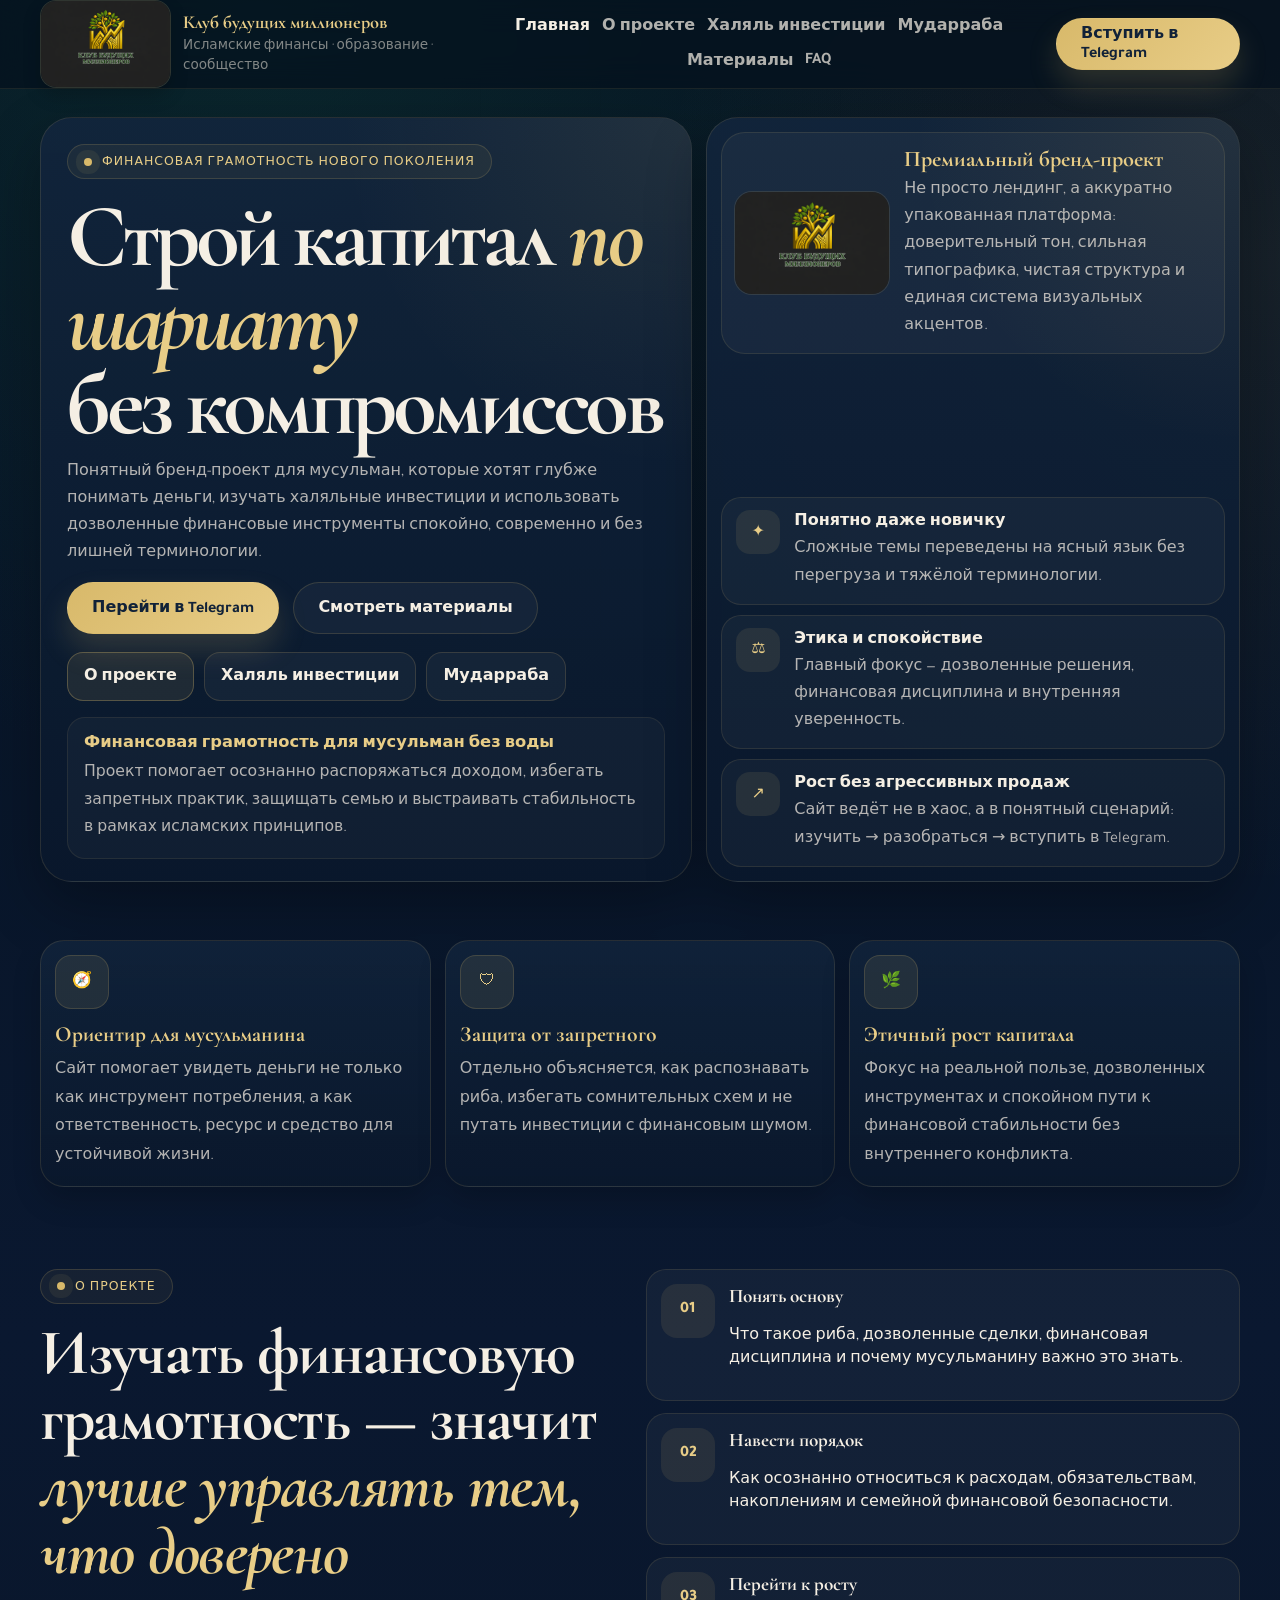
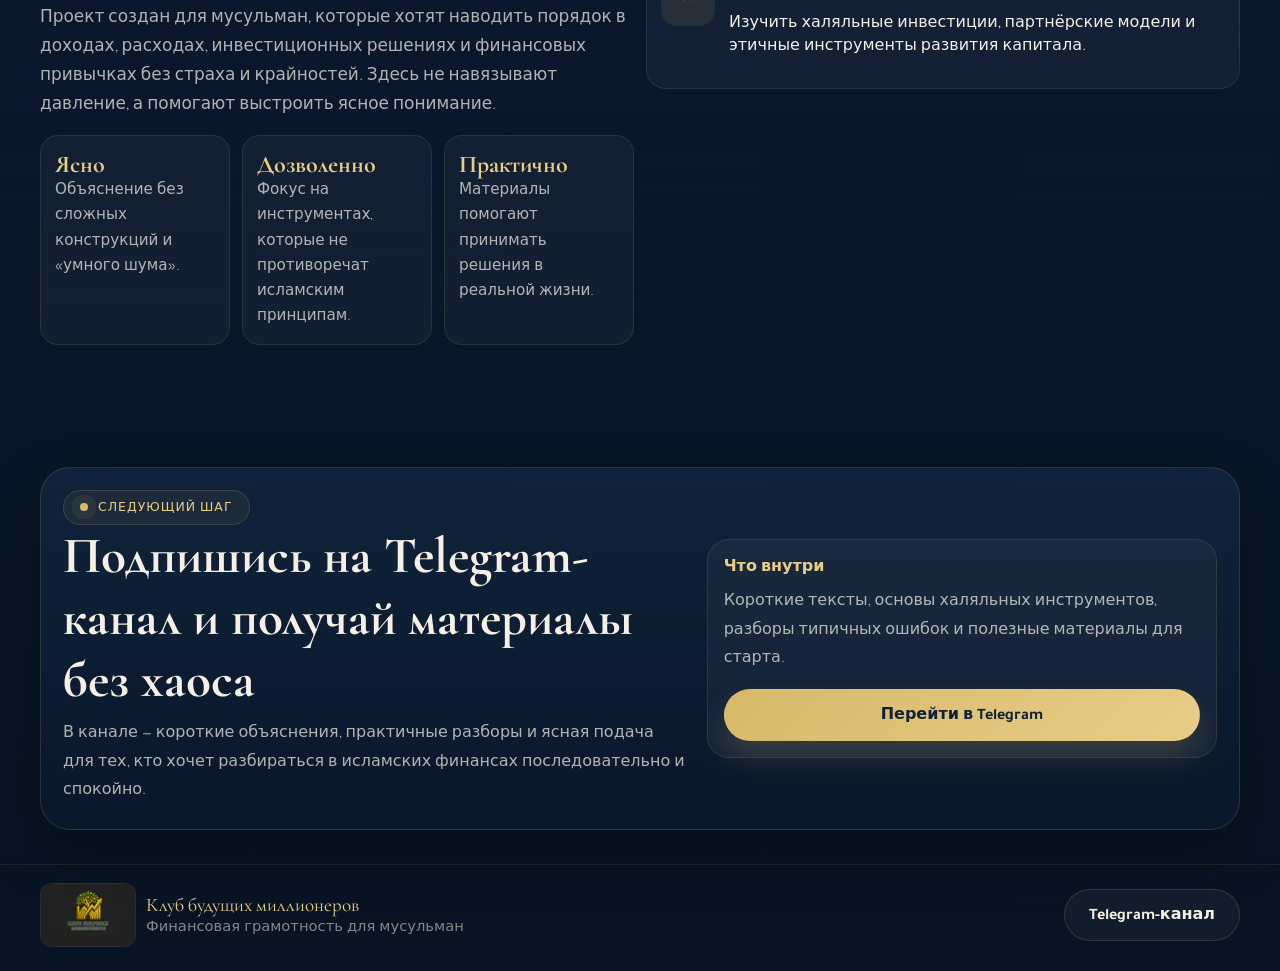
==== index.html @ 6f01d0f0 "Add files via upload" ====
<!DOCTYPE html>
<html lang="ru">
<head>
  <meta charset="UTF-8">
  <meta name="viewport" content="width=device-width, initial-scale=1.0">
  <title>Клуб будущих миллионеров — финансовая грамотность для мусульман</title>
  <meta name="description" content="Премиальный сайт о финансовой грамотности для мусульман: халяльные инвестиции, дозволенные инструменты, мударраба, материалы и Telegram-канал.">
  <meta property="og:title" content="Клуб будущих миллионеров">
  <meta property="og:description" content="Финансовая грамотность для мусульман: без риба, без лишнего шума, с понятной подачей.">
  <meta property="og:image" content="logo.png">
  <meta property="og:type" content="website">
  <link rel="icon" href="logo.png">
  <link rel="preconnect" href="https://fonts.googleapis.com">
  <link rel="preconnect" href="https://fonts.gstatic.com" crossorigin>
  <link href="https://fonts.googleapis.com/css2?family=Cormorant+Garamond:wght@500;600;700&family=Tajawal:wght@400;500;700;800&display=swap" rel="stylesheet">
  <link rel="stylesheet" href="style.css">
</head>
<body>
  <header class="site-header">
    <div class="container">
      <div class="nav">
        <a class="brand" href="index.html" aria-label="На главную">
          <img class="brand__logo" src="logo.png" alt="Логотип Клуба будущих миллионеров">
          <div>
            <div class="brand__title">Клуб будущих миллионеров</div>
            <div class="brand__subtitle">Исламские финансы · образование · сообщество</div>
          </div>
        </a>
        <nav class="nav__menu" aria-label="Основная навигация">
          <a class="is-active" href="index.html">Главная</a>
          <a href="about.html">О проекте</a>
          <a href="halal-investments.html">Халяль инвестиции</a>
          <a href="mudaraba.html">Мударраба</a>
          <a href="materials.html">Материалы</a>
          <a href="faq.html">FAQ</a>
        </nav>
        <div class="nav__actions">
          <a class="btn btn--primary" data-telegram-link target="_blank" rel="noopener">Вступить в Telegram</a>
          <button class="nav-toggle" type="button" aria-label="Открыть меню">☰</button>
        </div>
      </div>
    </div>
  </header>

  <main>
    <section class="hero">
      <div class="container hero-grid">
        <div class="hero-copy reveal">
          <span class="section__eyebrow">Финансовая грамотность нового поколения</span>
          <h1>Строй капитал <em>по шариату</em><br>без компромиссов</h1>
          <p>Понятный бренд-проект для мусульман, которые хотят глубже понимать деньги, изучать халяльные инвестиции и использовать дозволенные финансовые инструменты спокойно, современно и без лишней терминологии.</p>
          <div class="hero-actions">
            <a class="btn btn--primary" data-telegram-link target="_blank" rel="noopener">Перейти в Telegram</a>
            <a class="btn btn--ghost" href="materials.html">Смотреть материалы</a>
          </div>

          <div class="hero-tabs" role="tablist" aria-label="Ключевые темы">
            <button class="tab-btn is-active" type="button" data-tab-button="project">О проекте</button>
            <button class="tab-btn" type="button" data-tab-button="halal">Халяль инвестиции</button>
            <button class="tab-btn" type="button" data-tab-button="mudaraba">Мударраба</button>
          </div>
          <div class="tab-panels">
            <article class="tab-panel is-active" data-tab-panel="project">
              <strong>Финансовая грамотность для мусульман без воды</strong>
              <p>Проект помогает осознанно распоряжаться доходом, избегать запретных практик, защищать семью и выстраивать стабильность в рамках исламских принципов.</p>
            </article>
            <article class="tab-panel" data-tab-panel="halal">
              <strong>Этичный рост капитала</strong>
              <p>Халяльные инвестиции строятся на реальной пользе, прозрачности, отказе от риба, харам-сфер и несправедливых схем. Всё объясняется простыми словами.</p>
            </article>
            <article class="tab-panel" data-tab-panel="mudaraba">
              <strong>Партнёрство, а не давление</strong>
              <p>Мударраба — это договор, где один даёт капитал, а другой управляет им. Прибыль делится по договорённости, подход строится на доверии и ответственности.</p>
            </article>
          </div>
        </div>

        <aside class="hero-aside reveal">
          <div class="hero-strip float-in">
            <img src="logo.png" alt="Логотип клуба">
            <div>
              <h2>Премиальный бренд-проект</h2>
              <p>Не просто лендинг, а аккуратно упакованная платформа: доверительный тон, сильная типографика, чистая структура и единая система визуальных акцентов.</p>
            </div>
          </div>
          <div class="hero-points">
            <article class="hero-point">
              <div class="hero-point__icon">✦</div>
              <div>
                <strong>Понятно даже новичку</strong>
                <p>Сложные темы переведены на ясный язык без перегруза и тяжёлой терминологии.</p>
              </div>
            </article>
            <article class="hero-point">
              <div class="hero-point__icon">⚖</div>
              <div>
                <strong>Этика и спокойствие</strong>
                <p>Главный фокус — дозволенные решения, финансовая дисциплина и внутренняя уверенность.</p>
              </div>
            </article>
            <article class="hero-point">
              <div class="hero-point__icon">↗</div>
              <div>
                <strong>Рост без агрессивных продаж</strong>
                <p>Сайт ведёт не в хаос, а в понятный сценарий: изучить → разобраться → вступить в Telegram.</p>
              </div>
            </article>
          </div>
        </aside>
      </div>
    </section>

    <section class="section section--compact">
      <div class="container">
        <div class="grid-3">
          <article class="card reveal">
            <div class="card__icon">🧭</div>
            <h3>Ориентир для мусульманина</h3>
            <p>Сайт помогает увидеть деньги не только как инструмент потребления, а как ответственность, ресурс и средство для устойчивой жизни.</p>
          </article>
          <article class="card reveal">
            <div class="card__icon">🛡</div>
            <h3>Защита от запретного</h3>
            <p>Отдельно объясняется, как распознавать риба, избегать сомнительных схем и не путать инвестиции с финансовым шумом.</p>
          </article>
          <article class="card reveal">
            <div class="card__icon">🌿</div>
            <h3>Этичный рост капитала</h3>
            <p>Фокус на реальной пользе, дозволенных инструментах и спокойном пути к финансовой стабильности без внутреннего конфликта.</p>
          </article>
        </div>
      </div>
    </section>

    <section class="section" id="about-preview">
      <div class="container split">
        <div class="section__head reveal">
          <span class="section__eyebrow">О проекте</span>
          <h2 class="section__title">Изучать финансовую грамотность — значит <em>лучше управлять тем, что доверено</em></h2>
          <p class="section__lead">Проект создан для мусульман, которые хотят наводить порядок в доходах, расходах, инвестиционных решениях и финансовых привычках без страха и крайностей. Здесь не навязывают давление, а помогают выстроить ясное понимание.</p>
          <div class="metric-row">
            <div class="metric"><strong>Ясно</strong><span>Объяснение без сложных конструкций и «умного шума».</span></div>
            <div class="metric"><strong>Дозволенно</strong><span>Фокус на инструментах, которые не противоречат исламским принципам.</span></div>
            <div class="metric"><strong>Практично</strong><span>Материалы помогают принимать решения в реальной жизни.</span></div>
          </div>
        </div>
        <div class="timeline reveal">
          <article class="timeline-item">
            <div class="timeline-step">01</div>
            <div><h3>Понять основу</h3><p>Что такое риба, дозволенные сделки, финансовая дисциплина и почему мусульманину важно это знать.</p></div>
          </article>
          <article class="timeline-item">
            <div class="timeline-step">02</div>
            <div><h3>Навести порядок</h3><p>Как осознанно относиться к расходам, обязательствам, накоплениям и семейной финансовой безопасности.</p></div>
          </article>
          <article class="timeline-item">
            <div class="timeline-step">03</div>
            <div><h3>Перейти к росту</h3><p>Изучить халяльные инвестиции, партнёрские модели и этичные инструменты развития капитала.</p></div>
          </article>
        </div>
      </div>
    </section>

    <section class="section section--compact">
      <div class="container cta-panel reveal">
        <div>
          <span class="section__eyebrow">Следующий шаг</span>
          <h2>Подпишись на Telegram-канал и получай материалы без хаоса</h2>
          <p>В канале — короткие объяснения, практичные разборы и ясная подача для тех, кто хочет разбираться в исламских финансах последовательно и спокойно.</p>
        </div>
        <div class="cta-panel__box">
          <strong>Что внутри</strong>
          <p>Короткие тексты, основы халяльных инструментов, разборы типичных ошибок и полезные материалы для старта.</p>
          <div style="height:14px"></div>
          <a class="btn btn--primary btn--full" data-telegram-link target="_blank" rel="noopener">Перейти в Telegram</a>
        </div>
      </div>
    </section>
  </main>

  <footer class="footer">
    <div class="container footer__row">
      <div class="footer__mini">
        <img src="logo.png" alt="Логотип клуба">
        <div>
          <div class="footer__name">Клуб будущих миллионеров</div>
          <div class="footer__note">Финансовая грамотность для мусульман</div>
        </div>
      </div>
      <a class="btn btn--ghost" data-telegram-link target="_blank" rel="noopener">Telegram-канал</a>
    </div>
  </footer>

  <script src="main.js"></script>
</body>
</html>
---- style.css ----
:root {
  --bg: #071527;
  --bg-soft: #0b1d33;
  --panel: rgba(17, 36, 61, 0.78);
  --panel-strong: rgba(16, 34, 57, 0.92);
  --panel-light: rgba(255,255,255,0.05);
  --text: #f5efe4;
  --text-soft: rgba(245, 239, 228, 0.72);
  --muted: rgba(245, 239, 228, 0.52);
  --gold: #d8b96a;
  --gold-strong: #e8cd87;
  --gold-soft: rgba(216, 185, 106, 0.12);
  --line: rgba(216, 185, 106, 0.18);
  --line-strong: rgba(216, 185, 106, 0.3);
  --success: #6dbb94;
  --shadow: 0 24px 60px rgba(0, 0, 0, 0.28);
  --radius-xl: 32px;
  --radius-lg: 24px;
  --radius-md: 18px;
  --radius-sm: 14px;
  --container: 1200px;
  --nav-h: 78px;
  --space-1: 8px;
  --space-2: 12px;
  --space-3: 16px;
  --space-4: 24px;
  --space-5: 32px;
  --space-6: 40px;
  --space-7: 52px;
  --space-8: 64px;
}

* { box-sizing: border-box; }
html { scroll-behavior: smooth; }
body {
  margin: 0;
  font-family: "Tajawal", system-ui, sans-serif;
  color: var(--text);
  background:
    radial-gradient(circle at 20% 0%, rgba(24, 105, 82, 0.22), transparent 28%),
    radial-gradient(circle at 100% 10%, rgba(216, 185, 106, 0.08), transparent 24%),
    linear-gradient(180deg, #061321 0%, #0a1830 52%, #081423 100%);
  min-height: 100vh;
  overflow-x: hidden;
}
body::before {
  content: "";
  position: fixed;
  inset: 0;
  pointer-events: none;
  background-image:
    linear-gradient(rgba(216,185,106,0.03) 1px, transparent 1px),
    linear-gradient(90deg, rgba(216,185,106,0.03) 1px, transparent 1px);
  background-size: 120px 120px;
  mask-image: radial-gradient(circle at center, black, transparent 80%);
  opacity: 0.45;
}
img { max-width: 100%; display: block; }
a { color: inherit; text-decoration: none; }
button, input, textarea { font: inherit; }

.container {
  width: min(var(--container), calc(100% - 28px));
  margin: 0 auto;
}

.site-header {
  position: sticky;
  top: 0;
  z-index: 100;
  backdrop-filter: blur(16px);
  background: rgba(5, 17, 30, 0.72);
  border-bottom: 1px solid rgba(216,185,106,0.1);
}
.site-header.scrolled {
  background: rgba(5, 17, 30, 0.92);
  border-bottom-color: rgba(216,185,106,0.18);
}
.nav {
  min-height: var(--nav-h);
  display: flex;
  align-items: center;
  justify-content: space-between;
  gap: var(--space-4);
}
.brand {
  display: flex;
  align-items: center;
  gap: 12px;
  min-width: 0;
}
.brand__logo {
  width: 148px;
  height: 88px;
  border-radius: 16px;
  object-fit: cover;
  object-position: center;
  border: 1px solid rgba(216,185,106,0.18);
  box-shadow: 0 8px 18px rgba(0, 0, 0, 0.18);
  background: rgba(255,255,255,0.02);
  padding: 0;
}
.brand__title {
  margin: 0;
  font: 700 1.15rem/1.1 "Cormorant Garamond", serif;
  color: var(--gold-strong);
}
.brand__subtitle {
  margin-top: 4px;
  color: var(--muted);
  font-size: 0.85rem;
}
.nav__menu {
  display: flex;
  align-items: center;
  gap: 12px;
  flex-wrap: wrap;
  justify-content: center;
}
.nav__menu a {
  color: var(--text-soft);
  font-weight: 600;
  transition: color .2s ease;
}
.nav__menu a:hover,
.nav__menu a.is-active { color: var(--text); }
.nav__actions {
  display: flex;
  align-items: center;
  gap: 10px;
}
.nav-toggle {
  display: none;
  width: 44px;
  height: 44px;
  border-radius: 12px;
  border: 1px solid var(--line);
  background: rgba(255,255,255,0.04);
  color: var(--text);
}

.btn {
  display: inline-flex;
  align-items: center;
  justify-content: center;
  gap: 10px;
  min-height: 52px;
  padding: 0 24px;
  border-radius: 999px;
  border: 1px solid transparent;
  font-weight: 700;
  transition: transform .22s ease, box-shadow .22s ease, border-color .22s ease, background .22s ease;
}
.btn:hover { transform: translateY(-2px); }
.btn--primary {
  color: #112238;
  background: linear-gradient(135deg, var(--gold), var(--gold-strong));
  box-shadow: 0 16px 30px rgba(216,185,106,0.18);
}
.btn--ghost {
  background: rgba(255,255,255,0.04);
  border-color: var(--line);
  color: var(--text);
}
.btn--full { width: 100%; }

main { position: relative; z-index: 1; }
.section {
  padding: 48px 0;
}
.section--compact { padding: 34px 0; }
.section__eyebrow {
  display: inline-flex;
  align-items: center;
  gap: 10px;
  padding: 8px 16px;
  border-radius: 999px;
  border: 1px solid var(--line);
  color: var(--gold-strong);
  letter-spacing: 0.08em;
  text-transform: uppercase;
  font-size: 0.78rem;
  background: rgba(216,185,106,0.06);
}
.section__eyebrow::before {
  content: "";
  width: 8px;
  height: 8px;
  border-radius: 50%;
  background: var(--gold);
  box-shadow: 0 0 0 8px rgba(216,185,106,0.08);
}
.section__head {
  max-width: 700px;
  margin-bottom: var(--space-6);
}
.section__title {
  margin: 16px 0 0;
  font-family: "Cormorant Garamond", serif;
  font-size: clamp(2.2rem, 5vw, 4rem);
  line-height: 1.04;
  letter-spacing: -0.02em;
}
.section__title em {
  color: var(--gold-strong);
  font-style: italic;
}
.section__lead {
  margin: 20px 0 0;
  font-size: 1.06rem;
  line-height: 1.7;
  color: var(--text-soft);
}

.hero {
  padding: 28px 0 24px;
}
.hero-grid {
  display: grid;
  grid-template-columns: 1.1fr .9fr;
  gap: 14px;
  align-items: stretch;
}
.hero-copy,
.hero-aside,
.page-banner {
  position: relative;
  background: linear-gradient(180deg, rgba(18,37,61,0.88), rgba(10,24,44,0.92));
  border: 1px solid rgba(216,185,106,0.14);
  border-radius: var(--radius-xl);
  box-shadow: var(--shadow);
  overflow: hidden;
}
.hero-copy::before,
.hero-aside::before,
.page-banner::before {
  content: "";
  position: absolute;
  inset: 0;
  background: radial-gradient(circle at top right, rgba(216,185,106,0.09), transparent 35%);
  pointer-events: none;
}
.hero-copy {
  padding: 26px 26px 22px;
}
.hero-copy h1,
.page-banner h1 {
  margin: 16px 0 12px;
  font-family: "Cormorant Garamond", serif;
  font-size: clamp(3rem, 7vw, 6rem);
  line-height: 0.94;
  letter-spacing: -0.05em;
}
.hero-copy h1 em,
.page-banner h1 em {
  color: var(--gold-strong);
  font-style: italic;
}
.hero-copy p,
.page-banner p {
  max-width: 700px;
  margin: 0;
  color: var(--text-soft);
  font-size: 1rem;
  line-height: 1.7;
}
.hero-actions {
  display: flex;
  gap: 14px;
  flex-wrap: wrap;
  margin-top: 14px;
}
.hero-tabs {
  margin-top: 18px;
  display: flex;
  gap: 10px;
  flex-wrap: wrap;
}
.tab-btn {
  padding: 12px 16px;
  border-radius: 16px;
  border: 1px solid var(--line);
  background: rgba(255,255,255,0.04);
  color: var(--text);
  font-weight: 700;
  cursor: pointer;
  transition: all .2s ease;
}
.tab-btn.is-active,
.tab-btn:hover {
  border-color: var(--line-strong);
  background: rgba(216,185,106,0.1);
}
.tab-panels {
  margin-top: 16px;
  min-height: 86px;
}
.tab-panel {
  display: none;
  padding: 14px 16px;
  border-radius: 18px;
  background: rgba(255,255,255,0.03);
  border: 1px solid rgba(216,185,106,0.1);
}
.tab-panel.is-active { display: block; }
.tab-panel strong {
  display: block;
  margin-bottom: 6px;
  color: var(--gold-strong);
  font-size: 1.02rem;
}
.tab-panel p {
  margin: 0;
  font-size: 0.98rem;
  line-height: 1.75;
}
.hero-aside {
  padding: 14px;
  display: flex;
  flex-direction: column;
  justify-content: space-between;
  gap: 14px;
}
.hero-strip {
  display: grid;
  grid-template-columns: 156px 1fr;
  gap: 14px;
  align-items: center;
  border-radius: 24px;
  padding: 12px;
  background: rgba(255,255,255,0.04);
  border: 1px solid rgba(216,185,106,0.12);
}
.hero-strip img {
  width: 156px;
  height: 104px;
  object-fit: cover;
  object-position: center;
  border-radius: 18px;
  background: rgba(255,255,255,0.02);
  padding: 0;
  border: 1px solid rgba(216,185,106,0.12);
}
.hero-strip h2 {
  margin: 0 0 6px;
  font-family: "Cormorant Garamond", serif;
  font-size: 1.4rem;
  color: var(--gold-strong);
}
.hero-strip p,
.hero-points p {
  margin: 0;
  color: var(--text-soft);
  line-height: 1.7;
}
.hero-points {
  display: grid;
  grid-template-columns: 1fr;
  gap: 10px;
}
.hero-point {
  display: grid;
  grid-template-columns: 44px 1fr;
  gap: 14px;
  align-items: start;
  padding: 12px 14px;
  border-radius: 20px;
  background: rgba(255,255,255,0.035);
  border: 1px solid rgba(216,185,106,0.12);
}
.hero-point__icon {
  width: 44px;
  height: 44px;
  border-radius: 14px;
  display: grid;
  place-items: center;
  color: var(--gold-strong);
  background: rgba(216,185,106,0.1);
}
.hero-point strong {
  display: block;
  margin-bottom: 4px;
  font-size: 1rem;
}

.page-banner {
  padding: 16px 18px;
  margin-top: 14px;
}
.page-banner h1 { font-size: clamp(2.5rem, 6vw, 4.8rem); }
.breadcrumbs {
  display: flex;
  gap: 10px;
  color: var(--muted);
  flex-wrap: wrap;
  font-size: 0.9rem;
}

.grid-3,
.grid-4,
.grid-2 {
  display: grid;
  gap: 14px;
}
.grid-2 { grid-template-columns: repeat(2, minmax(0,1fr)); }
.grid-3 { grid-template-columns: repeat(3, minmax(0,1fr)); }
.grid-4 { grid-template-columns: repeat(4, minmax(0,1fr)); }

.card {
  position: relative;
  padding: 14px;
  border-radius: var(--radius-lg);
  background: linear-gradient(180deg, rgba(18,37,61,0.76), rgba(10,24,44,0.9));
  border: 1px solid rgba(216,185,106,0.14);
  box-shadow: 0 14px 28px rgba(0,0,0,0.18);
}
.card--feature { padding-top: 22px; }
.card__icon {
  width: 54px;
  height: 54px;
  border-radius: 16px;
  background: rgba(216,185,106,0.1);
  border: 1px solid rgba(216,185,106,0.18);
  display: grid;
  place-items: center;
  color: var(--gold-strong);
  margin-bottom: 12px;
}
.card h3 {
  margin: 0 0 10px;
  font-family: "Cormorant Garamond", serif;
  font-size: 1.35rem;
  color: var(--gold-strong);
}
.card p,
.card li,
.article-card p,
.faq__body {
  margin: 0;
  color: var(--text-soft);
  line-height: 1.8;
}
.card ul {
  margin: 12px 0 0;
  padding-left: 18px;
}
.metric-row {
  display: grid;
  grid-template-columns: repeat(3, minmax(0,1fr));
  gap: 12px;
  margin-top: 14px;
}
.metric {
  padding: 14px;
  border-radius: 18px;
  background: rgba(255,255,255,0.04);
  border: 1px solid rgba(216,185,106,0.12);
}
.metric strong {
  display: block;
  font-size: 1.5rem;
  font-family: "Cormorant Garamond", serif;
  color: var(--gold-strong);
}
.metric span {
  color: var(--text-soft);
  line-height: 1.65;
  font-size: 0.95rem;
}

.split {
  display: grid;
  grid-template-columns: 1fr 1fr;
  gap: 12px;
  align-items: start;
}
.timeline {
  display: grid;
  gap: 12px;
}
.timeline-item {
  display: grid;
  grid-template-columns: 54px 1fr;
  gap: 14px;
  padding: 14px;
  border-radius: 20px;
  background: rgba(255,255,255,0.04);
  border: 1px solid rgba(216,185,106,0.12);
}
.timeline-step {
  width: 54px;
  height: 54px;
  border-radius: 16px;
  display: grid;
  place-items: center;
  background: rgba(216,185,106,0.1);
  color: var(--gold-strong);
  font-weight: 800;
}
.timeline-item h3 { margin: 0 0 8px; font-size: 1.2rem; font-family: "Cormorant Garamond", serif; color: var(--text); }

.accordion {
  display: grid;
  gap: 10px;
}
.faq-item {
  border-radius: 20px;
  overflow: hidden;
  border: 1px solid rgba(216,185,106,0.14);
  background: linear-gradient(180deg, rgba(18,37,61,0.76), rgba(10,24,44,0.88));
}
.faq__button {
  width: 100%;
  border: 0;
  background: transparent;
  color: var(--text);
  display: flex;
  align-items: center;
  justify-content: space-between;
  gap: 12px;
  text-align: left;
  padding: 16px 18px;
  cursor: pointer;
  font-weight: 700;
}
.faq__button span:last-child {
  flex: 0 0 auto;
  width: 34px;
  height: 34px;
  border-radius: 10px;
  border: 1px solid var(--line);
  display: grid;
  place-items: center;
  color: var(--gold-strong);
}
.faq__body {
  display: none;
  padding: 0 18px 16px;
}
.faq-item.is-open .faq__body { display: block; }
.faq-item.is-open .faq__button span:last-child { transform: rotate(45deg); }

.materials {
  display: grid;
  gap: 14px;
}
.article-card {
  display: grid;
  grid-template-columns: 1fr auto;
  gap: 14px;
  align-items: center;
  padding: 16px 18px;
  border-radius: 22px;
  background: linear-gradient(180deg, rgba(18,37,61,0.76), rgba(10,24,44,0.88));
  border: 1px solid rgba(216,185,106,0.14);
}
.article-card__meta {
  display: flex;
  gap: 10px;
  flex-wrap: wrap;
  margin-bottom: 10px;
}
.badge {
  padding: 7px 12px;
  border-radius: 999px;
  background: rgba(216,185,106,0.1);
  border: 1px solid rgba(216,185,106,0.18);
  color: var(--gold-strong);
  font-size: 0.8rem;
  font-weight: 700;
}
.article-card h3 {
  margin: 0 0 8px;
  font-family: "Cormorant Garamond", serif;
  font-size: 1.65rem;
}

.cta-panel {
  padding: 22px;
  border-radius: 30px;
  background: linear-gradient(180deg, rgba(18,37,61,0.88), rgba(10,24,44,0.94));
  border: 1px solid rgba(216,185,106,0.16);
  box-shadow: var(--shadow);
  display: grid;
  grid-template-columns: 1.1fr .9fr;
  gap: 20px;
  align-items: center;
}
.cta-panel h2 {
  margin: 0 0 10px;
  font-family: "Cormorant Garamond", serif;
  font-size: clamp(2rem, 4vw, 3.2rem);
}
.cta-panel p {
  margin: 0;
  color: var(--text-soft);
  line-height: 1.8;
}
.cta-panel__box {
  padding: 16px;
  border-radius: 22px;
  background: rgba(255,255,255,0.04);
  border: 1px solid rgba(216,185,106,0.12);
}
.cta-panel__box strong {
  display: block;
  margin-bottom: 10px;
  color: var(--gold-strong);
}

.footer {
  padding: 18px 0 24px;
  border-top: 1px solid rgba(216,185,106,0.1);
  position: relative;
  z-index: 1;
}
.footer__row {
  display: flex;
  align-items: center;
  justify-content: space-between;
  gap: 14px;
  flex-wrap: wrap;
}
.footer__mini {
  display: flex;
  align-items: center;
  gap: 10px;
}
.footer__mini img {
  width: 96px;
  height: 64px;
  border-radius: 12px;
  object-fit: cover;
  object-position: center;
  background: rgba(255,255,255,0.02);
  padding: 0;
  border: 1px solid rgba(216,185,106,0.14);
}
.footer__name {
  font-family: "Cormorant Garamond", serif;
  font-size: 1.2rem;
  color: var(--gold-strong);
}
.footer__note {
  color: var(--muted);
  font-size: 0.92rem;
}

.reveal {
  opacity: 0;
  transform: translateY(26px);
  transition: opacity .7s ease, transform .7s ease;
}
.reveal.is-visible {
  opacity: 1;
  transform: translateY(0);
}
.float-in {
  animation: floatIn 5s ease-in-out infinite;
}
@keyframes floatIn {
  0%,100% { transform: translateY(0); }
  50% { transform: translateY(-8px); }
}

@media (max-width: 1100px) {
  .hero-grid,
  .split,
  .cta-panel,
  .grid-4 { grid-template-columns: 1fr; }
  .grid-3 { grid-template-columns: repeat(2, minmax(0,1fr)); }
  .metric-row { grid-template-columns: 1fr; }
  .nav__menu { display: none; }
  .nav-toggle { display: inline-grid; place-items: center; }
  .nav.is-open .nav__menu {
    display: flex;
    position: absolute;
    top: calc(var(--nav-h) - 6px);
    left: 20px;
    right: 20px;
    padding: 12px;
    border-radius: 20px;
    background: rgba(5,17,30,0.98);
    border: 1px solid rgba(216,185,106,0.14);
    flex-direction: column;
    align-items: flex-start;
  }
}

@media (max-width: 780px) {
  :root {
    --nav-h: 70px;
  }
  .container { width: min(var(--container), calc(100% - 24px)); }
  .hero { padding-top: 28px; }
  .hero-copy,
  .hero-aside,
  .page-banner,
  .card,
  .cta-panel { padding: 22px; }
  .hero-copy h1,
  .page-banner h1 { font-size: clamp(2.6rem, 11vw, 4rem); }
  .section { padding: 54px 0; }
  .section--compact { padding: 42px 0; }
  .grid-2,
  .grid-3,
  .article-card { grid-template-columns: 1fr; }
  .brand__logo {
  width: 148px;
  height: 88px;
  border-radius: 16px;
  object-fit: cover;
  object-position: center;
  border: 1px solid rgba(216,185,106,0.18);
  box-shadow: 0 8px 18px rgba(0, 0, 0, 0.18);
  background: rgba(255,255,255,0.02);
  padding: 0;
}

.brand__text{min-width:0;}
.brand__title{font-size:1.05rem;line-height:1.02;}
.nav{position:relative;padding:8px 0;}
.site-header .btn{min-height:46px;padding:0 18px;}
.page-banner{margin-top:10px;}
.page-banner p{max-width:860px;}
@media (max-width: 960px){
  .brand{gap:10px;align-items:flex-start;}
  .brand__subtitle{font-size:.78rem;line-height:1.35;}
  .nav__actions .btn{display:none;}
}
@media (max-width:780px){
  .brand__title{font-size:.95rem;}
  .brand__subtitle{font-size:.74rem;}
  .brand__logo{width:104px;height:62px;border-radius:12px;}
  .hero-copy h1,.page-banner h1{line-height:.98;}
  .page-banner{margin-top:8px;}
}
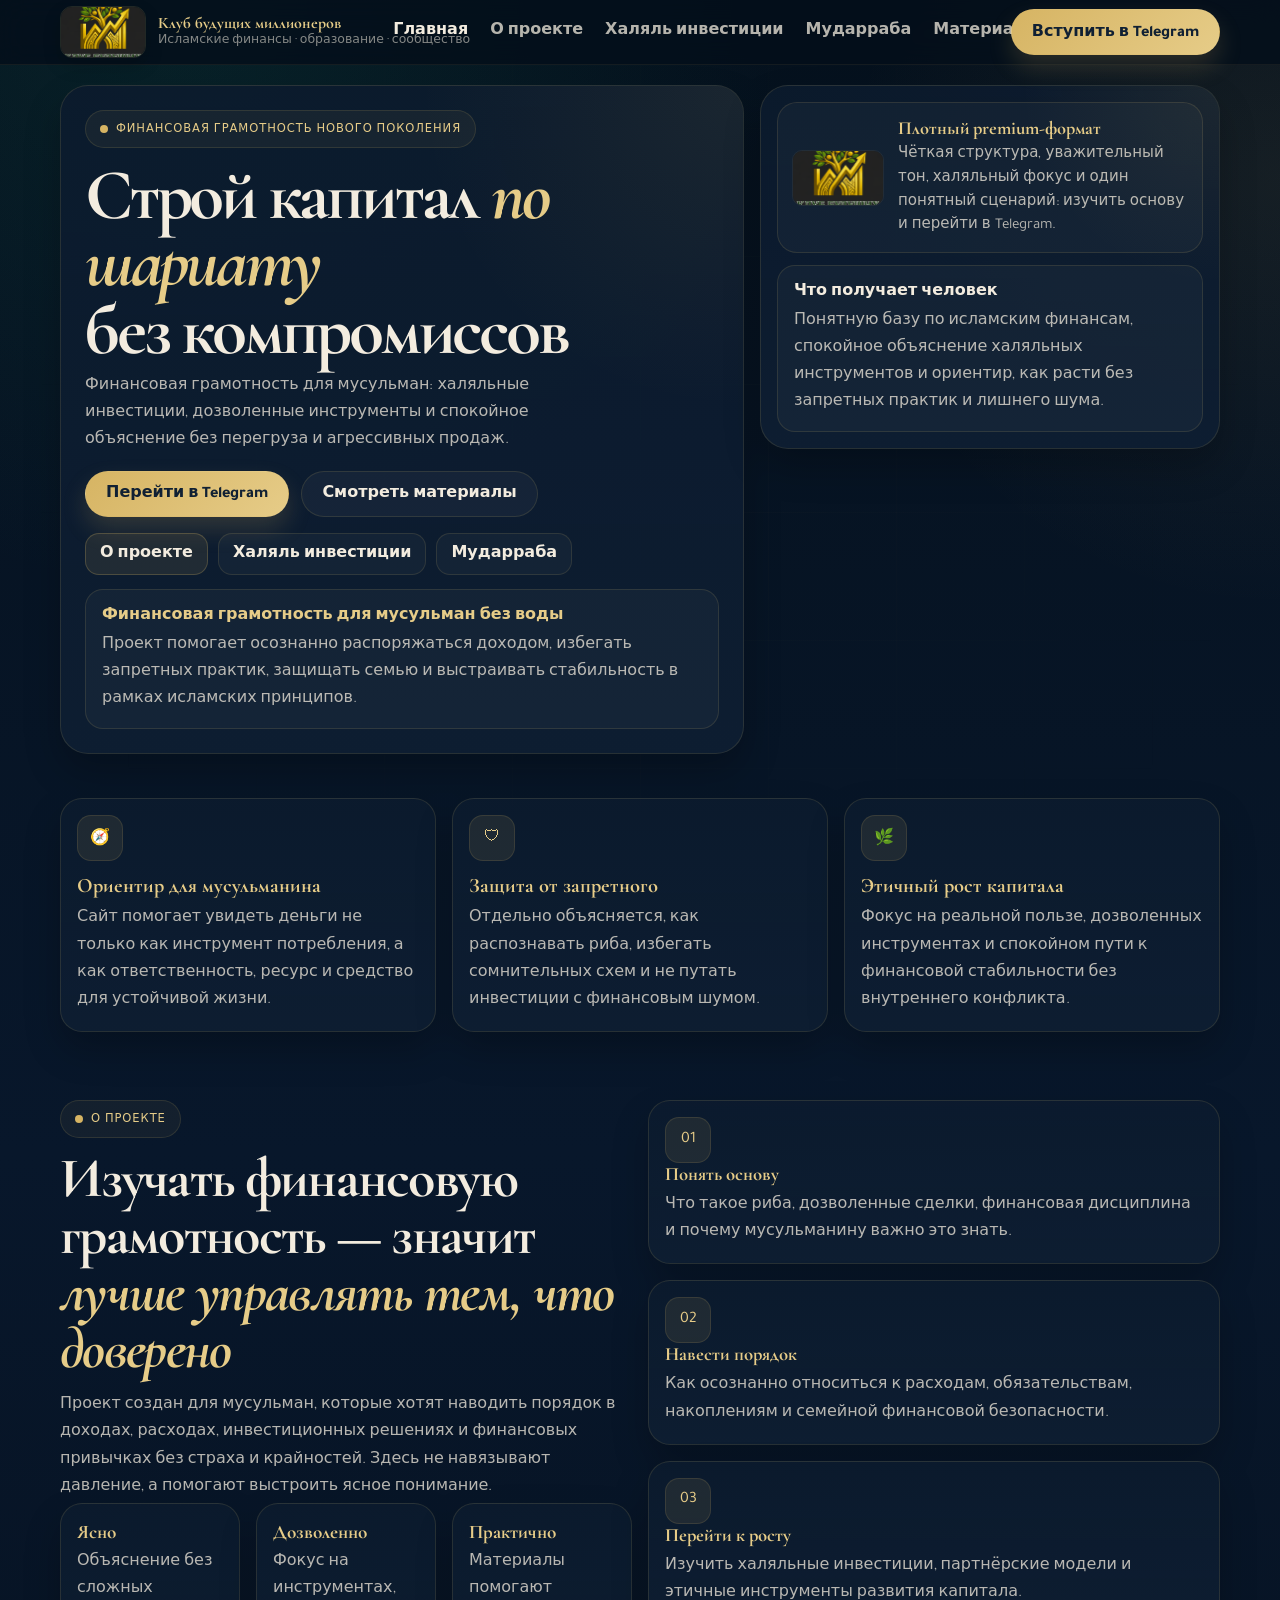
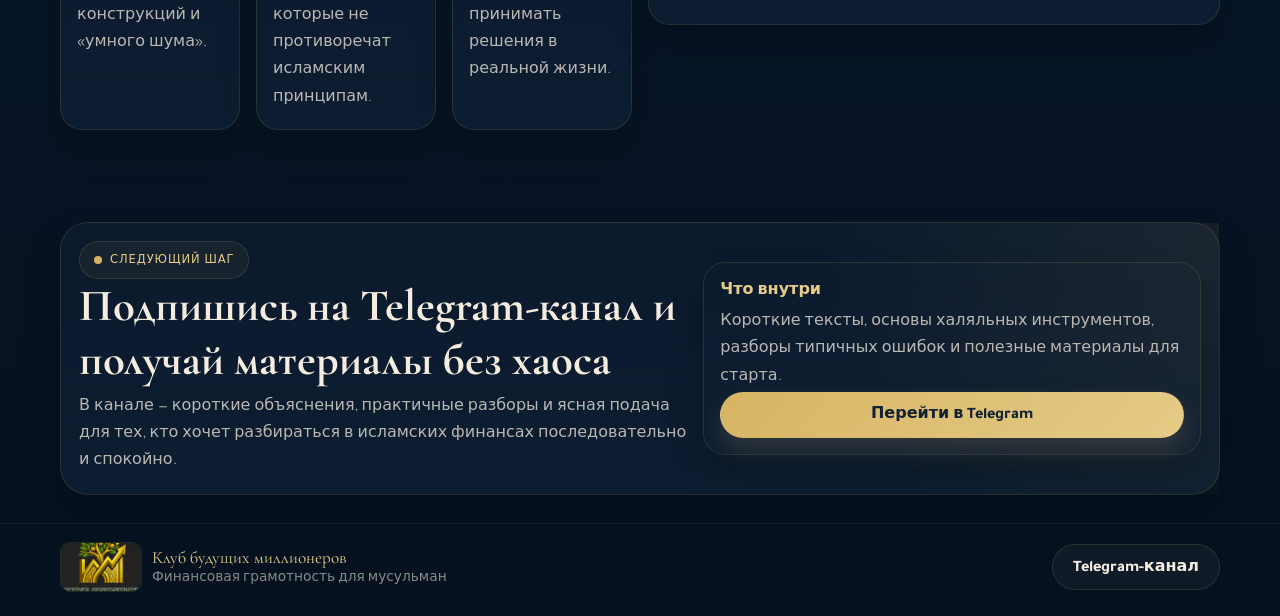
==== commit 32c2e57b: "Add files via upload" ====
--- a/index.html
+++ b/index.html
@@ -21,7 +21,7 @@
       <div class="nav">
         <a class="brand" href="index.html" aria-label="На главную">
           <img class="brand__logo" src="logo.png" alt="Логотип Клуба будущих миллионеров">
-          <div>
+          <div class="brand__text">
             <div class="brand__title">Клуб будущих миллионеров</div>
             <div class="brand__subtitle">Исламские финансы · образование · сообщество</div>
           </div>
@@ -48,7 +48,7 @@
         <div class="hero-copy reveal">
           <span class="section__eyebrow">Финансовая грамотность нового поколения</span>
           <h1>Строй капитал <em>по шариату</em><br>без компромиссов</h1>
-          <p>Понятный бренд-проект для мусульман, которые хотят глубже понимать деньги, изучать халяльные инвестиции и использовать дозволенные финансовые инструменты спокойно, современно и без лишней терминологии.</p>
+          <p>Финансовая грамотность для мусульман: халяльные инвестиции, дозволенные инструменты и спокойное объяснение без перегруза и агрессивных продаж.</p>
           <div class="hero-actions">
             <a class="btn btn--primary" data-telegram-link target="_blank" rel="noopener">Перейти в Telegram</a>
             <a class="btn btn--ghost" href="materials.html">Смотреть материалы</a>
@@ -79,32 +79,13 @@
           <div class="hero-strip float-in">
             <img src="logo.png" alt="Логотип клуба">
             <div>
-              <h2>Премиальный бренд-проект</h2>
-              <p>Не просто лендинг, а аккуратно упакованная платформа: доверительный тон, сильная типографика, чистая структура и единая система визуальных акцентов.</p>
+              <h2>Плотный premium-формат</h2>
+              <p>Чёткая структура, уважительный тон, халяльный фокус и один понятный сценарий: изучить основу и перейти в Telegram.</p>
             </div>
           </div>
-          <div class="hero-points">
-            <article class="hero-point">
-              <div class="hero-point__icon">✦</div>
-              <div>
-                <strong>Понятно даже новичку</strong>
-                <p>Сложные темы переведены на ясный язык без перегруза и тяжёлой терминологии.</p>
-              </div>
-            </article>
-            <article class="hero-point">
-              <div class="hero-point__icon">⚖</div>
-              <div>
-                <strong>Этика и спокойствие</strong>
-                <p>Главный фокус — дозволенные решения, финансовая дисциплина и внутренняя уверенность.</p>
-              </div>
-            </article>
-            <article class="hero-point">
-              <div class="hero-point__icon">↗</div>
-              <div>
-                <strong>Рост без агрессивных продаж</strong>
-                <p>Сайт ведёт не в хаос, а в понятный сценарий: изучить → разобраться → вступить в Telegram.</p>
-              </div>
-            </article>
+          <div class="hero-note">
+            <strong>Что получает человек</strong>
+            <p>Понятную базу по исламским финансам, спокойное объяснение халяльных инструментов и ориентир, как расти без запретных практик и лишнего шума.</p>
           </div>
         </aside>
       </div>
@@ -171,7 +152,7 @@
         <div class="cta-panel__box">
           <strong>Что внутри</strong>
           <p>Короткие тексты, основы халяльных инструментов, разборы типичных ошибок и полезные материалы для старта.</p>
-          <div style="height:14px"></div>
+          
           <a class="btn btn--primary btn--full" data-telegram-link target="_blank" rel="noopener">Перейти в Telegram</a>
         </div>
       </div>
--- a/style.css
+++ b/style.css
@@ -1,33 +1,30 @@
 :root {
-  --bg: #071527;
-  --bg-soft: #0b1d33;
-  --panel: rgba(17, 36, 61, 0.78);
-  --panel-strong: rgba(16, 34, 57, 0.92);
-  --panel-light: rgba(255,255,255,0.05);
-  --text: #f5efe4;
-  --text-soft: rgba(245, 239, 228, 0.72);
-  --muted: rgba(245, 239, 228, 0.52);
-  --gold: #d8b96a;
-  --gold-strong: #e8cd87;
-  --gold-soft: rgba(216, 185, 106, 0.12);
-  --line: rgba(216, 185, 106, 0.18);
-  --line-strong: rgba(216, 185, 106, 0.3);
-  --success: #6dbb94;
-  --shadow: 0 24px 60px rgba(0, 0, 0, 0.28);
-  --radius-xl: 32px;
-  --radius-lg: 24px;
+  --bg: #071523;
+  --bg-soft: #0b1a2d;
+  --panel: rgba(12, 27, 46, 0.88);
+  --panel-2: rgba(14, 30, 50, 0.94);
+  --panel-light: rgba(255, 255, 255, 0.04);
+  --text: #f3ecdf;
+  --text-soft: rgba(243, 236, 223, 0.75);
+  --text-muted: rgba(243, 236, 223, 0.54);
+  --gold: #d6b463;
+  --gold-strong: #e6cc88;
+  --line: rgba(214, 180, 99, 0.14);
+  --line-strong: rgba(214, 180, 99, 0.24);
+  --shadow: 0 18px 36px rgba(0, 0, 0, 0.22);
+  --radius-xl: 28px;
+  --radius-lg: 22px;
   --radius-md: 18px;
   --radius-sm: 14px;
-  --container: 1200px;
-  --nav-h: 78px;
+  --container: 1160px;
+  --nav-h: 64px;
   --space-1: 8px;
   --space-2: 12px;
   --space-3: 16px;
   --space-4: 24px;
   --space-5: 32px;
-  --space-6: 40px;
-  --space-7: 52px;
-  --space-8: 64px;
+  --space-6: 48px;
+  --space-7: 64px;
 }
 
 * { box-sizing: border-box; }
@@ -37,9 +34,9 @@
   font-family: "Tajawal", system-ui, sans-serif;
   color: var(--text);
   background:
-    radial-gradient(circle at 20% 0%, rgba(24, 105, 82, 0.22), transparent 28%),
-    radial-gradient(circle at 100% 10%, rgba(216, 185, 106, 0.08), transparent 24%),
-    linear-gradient(180deg, #061321 0%, #0a1830 52%, #081423 100%);
+    radial-gradient(circle at 15% 0%, rgba(20, 110, 89, 0.18), transparent 24%),
+    radial-gradient(circle at 100% 8%, rgba(214, 180, 99, 0.08), transparent 18%),
+    linear-gradient(180deg, #05111d 0%, #08172b 52%, #06111f 100%);
   min-height: 100vh;
   overflow-x: hidden;
 }
@@ -49,38 +46,34 @@
   inset: 0;
   pointer-events: none;
   background-image:
-    linear-gradient(rgba(216,185,106,0.03) 1px, transparent 1px),
-    linear-gradient(90deg, rgba(216,185,106,0.03) 1px, transparent 1px);
-  background-size: 120px 120px;
-  mask-image: radial-gradient(circle at center, black, transparent 80%);
-  opacity: 0.45;
-}
-img { max-width: 100%; display: block; }
+    linear-gradient(rgba(214,180,99,0.025) 1px, transparent 1px),
+    linear-gradient(90deg, rgba(214,180,99,0.025) 1px, transparent 1px);
+  background-size: 128px 128px;
+  mask-image: radial-gradient(circle at center, black, transparent 84%);
+}
+img { display: block; max-width: 100%; }
 a { color: inherit; text-decoration: none; }
 button, input, textarea { font: inherit; }
 
-.container {
-  width: min(var(--container), calc(100% - 28px));
-  margin: 0 auto;
-}
+.container { width: min(var(--container), calc(100% - 32px)); margin: 0 auto; }
 
 .site-header {
   position: sticky;
   top: 0;
   z-index: 100;
-  backdrop-filter: blur(16px);
-  background: rgba(5, 17, 30, 0.72);
-  border-bottom: 1px solid rgba(216,185,106,0.1);
+  backdrop-filter: blur(14px);
+  background: rgba(4, 15, 27, 0.84);
+  border-bottom: 1px solid rgba(214,180,99,0.08);
 }
 .site-header.scrolled {
-  background: rgba(5, 17, 30, 0.92);
-  border-bottom-color: rgba(216,185,106,0.18);
+  background: rgba(4, 15, 27, 0.94);
+  border-bottom-color: rgba(214,180,99,0.14);
 }
 .nav {
   min-height: var(--nav-h);
-  display: flex;
-  align-items: center;
-  justify-content: space-between;
+  display: grid;
+  grid-template-columns: auto 1fr auto;
+  align-items: center;
   gap: var(--space-4);
 }
 .brand {
@@ -90,49 +83,49 @@
   min-width: 0;
 }
 .brand__logo {
-  width: 148px;
-  height: 88px;
-  border-radius: 16px;
+  width: 86px;
+  height: 52px;
   object-fit: cover;
   object-position: center;
-  border: 1px solid rgba(216,185,106,0.18);
-  box-shadow: 0 8px 18px rgba(0, 0, 0, 0.18);
-  background: rgba(255,255,255,0.02);
-  padding: 0;
-}
+  border-radius: 12px;
+  border: 1px solid var(--line);
+  background: transparent;
+  box-shadow: 0 8px 18px rgba(0,0,0,0.16);
+}
+.brand__text { min-width: 0; }
 .brand__title {
   margin: 0;
-  font: 700 1.15rem/1.1 "Cormorant Garamond", serif;
+  font: 700 1rem/1.02 "Cormorant Garamond", serif;
   color: var(--gold-strong);
+  white-space: nowrap;
 }
 .brand__subtitle {
-  margin-top: 4px;
-  color: var(--muted);
-  font-size: 0.85rem;
+  margin-top: 3px;
+  color: var(--text-muted);
+  font-size: 0.78rem;
+  line-height: 1.25;
 }
 .nav__menu {
   display: flex;
   align-items: center;
-  gap: 12px;
-  flex-wrap: wrap;
   justify-content: center;
+  gap: 22px;
+  min-width: 0;
 }
 .nav__menu a {
   color: var(--text-soft);
-  font-weight: 600;
+  font-weight: 700;
+  line-height: 1;
+  white-space: nowrap;
   transition: color .2s ease;
 }
 .nav__menu a:hover,
 .nav__menu a.is-active { color: var(--text); }
-.nav__actions {
-  display: flex;
-  align-items: center;
-  gap: 10px;
-}
+.nav__actions { display: flex; align-items: center; gap: 10px; }
 .nav-toggle {
   display: none;
-  width: 44px;
-  height: 44px;
+  width: 42px;
+  height: 42px;
   border-radius: 12px;
   border: 1px solid var(--line);
   background: rgba(255,255,255,0.04);
@@ -143,44 +136,44 @@
   display: inline-flex;
   align-items: center;
   justify-content: center;
-  gap: 10px;
-  min-height: 52px;
-  padding: 0 24px;
+  gap: 8px;
+  min-height: 46px;
+  padding: 0 20px;
   border-radius: 999px;
   border: 1px solid transparent;
-  font-weight: 700;
-  transition: transform .22s ease, box-shadow .22s ease, border-color .22s ease, background .22s ease;
-}
-.btn:hover { transform: translateY(-2px); }
+  font-weight: 800;
+  transition: transform .2s ease, box-shadow .2s ease, background .2s ease, border-color .2s ease;
+}
+.btn:hover { transform: translateY(-1px); }
 .btn--primary {
-  color: #112238;
+  color: #102033;
   background: linear-gradient(135deg, var(--gold), var(--gold-strong));
-  box-shadow: 0 16px 30px rgba(216,185,106,0.18);
+  box-shadow: 0 12px 24px rgba(214,180,99,0.18);
 }
 .btn--ghost {
+  color: var(--text);
   background: rgba(255,255,255,0.04);
   border-color: var(--line);
-  color: var(--text);
 }
 .btn--full { width: 100%; }
 
 main { position: relative; z-index: 1; }
-.section {
-  padding: 48px 0;
-}
-.section--compact { padding: 34px 0; }
+.section { padding: 40px 0; }
+.section--compact { padding: 28px 0; }
+.hero { padding: 20px 0 16px; }
 .section__eyebrow {
   display: inline-flex;
   align-items: center;
-  gap: 10px;
-  padding: 8px 16px;
+  gap: 8px;
+  min-height: 38px;
+  padding: 0 14px;
   border-radius: 999px;
   border: 1px solid var(--line);
   color: var(--gold-strong);
   letter-spacing: 0.08em;
   text-transform: uppercase;
-  font-size: 0.78rem;
-  background: rgba(216,185,106,0.06);
+  font-size: 0.72rem;
+  background: rgba(214,180,99,0.06);
 }
 .section__eyebrow::before {
   content: "";
@@ -188,327 +181,198 @@
   height: 8px;
   border-radius: 50%;
   background: var(--gold);
-  box-shadow: 0 0 0 8px rgba(216,185,106,0.08);
-}
-.section__head {
-  max-width: 700px;
-  margin-bottom: var(--space-6);
-}
+}
+.section__head { max-width: 680px; margin-bottom: 24px; }
 .section__title {
-  margin: 16px 0 0;
+  margin: 12px 0 0;
   font-family: "Cormorant Garamond", serif;
-  font-size: clamp(2.2rem, 5vw, 4rem);
-  line-height: 1.04;
-  letter-spacing: -0.02em;
-}
-.section__title em {
-  color: var(--gold-strong);
-  font-style: italic;
-}
+  font-size: clamp(2rem, 4.8vw, 3.5rem);
+  line-height: 1.02;
+  letter-spacing: -0.03em;
+}
+.section__title em { color: var(--gold-strong); font-style: italic; }
 .section__lead {
-  margin: 20px 0 0;
-  font-size: 1.06rem;
-  line-height: 1.7;
+  margin: 14px 0 0;
   color: var(--text-soft);
-}
-
-.hero {
-  padding: 28px 0 24px;
-}
-.hero-grid {
-  display: grid;
-  grid-template-columns: 1.1fr .9fr;
-  gap: 14px;
-  align-items: stretch;
-}
+  line-height: 1.72;
+  font-size: 1rem;
+}
+
+.hero-grid,
+.split,
+.cta-panel,
+.grid-2,
+.grid-3,
+.grid-4,
+.metric-row,
+.materials,
+.timeline,
+.accordion { display: grid; gap: 16px; }
+.hero-grid { grid-template-columns: minmax(0, 1.1fr) minmax(320px, .74fr); align-items: start; }
+.grid-2 { grid-template-columns: repeat(2, minmax(0, 1fr)); }
+.grid-3 { grid-template-columns: repeat(3, minmax(0, 1fr)); }
+.grid-4 { grid-template-columns: repeat(4, minmax(0, 1fr)); }
+.metric-row { grid-template-columns: repeat(3, minmax(0, 1fr)); }
+.split { grid-template-columns: repeat(2, minmax(0, 1fr)); align-items: start; }
+.cta-panel { grid-template-columns: minmax(0, 1.1fr) minmax(280px, .9fr); align-items: center; }
+
 .hero-copy,
 .hero-aside,
-.page-banner {
-  position: relative;
-  background: linear-gradient(180deg, rgba(18,37,61,0.88), rgba(10,24,44,0.92));
-  border: 1px solid rgba(216,185,106,0.14);
-  border-radius: var(--radius-xl);
+.page-banner,
+.card,
+.timeline-item,
+.metric,
+.faq-item,
+.article-card,
+.cta-panel,
+.cta-panel__box {
+  background: linear-gradient(180deg, var(--panel), var(--panel-2));
+  border: 1px solid var(--line);
   box-shadow: var(--shadow);
-  overflow: hidden;
-}
+}
+.hero-copy,
+.hero-aside,
+.page-banner,
+.cta-panel { border-radius: var(--radius-xl); }
+.card,
+.timeline-item,
+.metric,
+.faq-item,
+.article-card,
+.cta-panel__box { border-radius: var(--radius-lg); }
+.hero-copy,
+.hero-aside,
+.page-banner { position: relative; overflow: hidden; }
 .hero-copy::before,
 .hero-aside::before,
-.page-banner::before {
+.page-banner::before,
+.cta-panel::before {
   content: "";
   position: absolute;
   inset: 0;
-  background: radial-gradient(circle at top right, rgba(216,185,106,0.09), transparent 35%);
+  background: radial-gradient(circle at top right, rgba(214,180,99,0.08), transparent 34%);
   pointer-events: none;
 }
-.hero-copy {
-  padding: 26px 26px 22px;
-}
+.hero-copy { padding: 24px; }
 .hero-copy h1,
 .page-banner h1 {
-  margin: 16px 0 12px;
+  margin: 14px 0 10px;
   font-family: "Cormorant Garamond", serif;
-  font-size: clamp(3rem, 7vw, 6rem);
-  line-height: 0.94;
-  letter-spacing: -0.05em;
+  font-size: clamp(2.8rem, 5.6vw, 4.8rem);
+  line-height: .94;
+  letter-spacing: -0.045em;
 }
 .hero-copy h1 em,
-.page-banner h1 em {
-  color: var(--gold-strong);
-  font-style: italic;
-}
-.hero-copy p,
+.page-banner h1 em { color: var(--gold-strong); font-style: italic; }
+.hero-copy > p,
 .page-banner p {
-  max-width: 700px;
   margin: 0;
   color: var(--text-soft);
   font-size: 1rem;
-  line-height: 1.7;
-}
-.hero-actions {
-  display: flex;
-  gap: 14px;
-  flex-wrap: wrap;
-  margin-top: 14px;
-}
-.hero-tabs {
-  margin-top: 18px;
-  display: flex;
-  gap: 10px;
-  flex-wrap: wrap;
-}
+  line-height: 1.68;
+  max-width: 60ch;
+}
+.hero-actions { display: flex; flex-wrap: wrap; gap: 12px; margin-top: 16px; }
+.hero-tabs { display: flex; flex-wrap: wrap; gap: 10px; margin-top: 16px; }
 .tab-btn {
-  padding: 12px 16px;
-  border-radius: 16px;
-  border: 1px solid var(--line);
-  background: rgba(255,255,255,0.04);
+  min-height: 42px;
+  padding: 0 14px;
+  border-radius: 14px;
+  border: 1px solid var(--line);
+  background: rgba(255,255,255,0.03);
   color: var(--text);
-  font-weight: 700;
+  font-weight: 800;
   cursor: pointer;
-  transition: all .2s ease;
 }
 .tab-btn.is-active,
-.tab-btn:hover {
-  border-color: var(--line-strong);
-  background: rgba(216,185,106,0.1);
-}
-.tab-panels {
-  margin-top: 16px;
-  min-height: 86px;
-}
+.tab-btn:hover { background: rgba(214,180,99,0.1); border-color: var(--line-strong); }
+.tab-panels { margin-top: 14px; min-height: 0; }
 .tab-panel {
   display: none;
   padding: 14px 16px;
+  border-radius: var(--radius-md);
+  background: rgba(255,255,255,0.03);
+  border: 1px solid var(--line);
+}
+.tab-panel.is-active { display: block; }
+.tab-panel strong { display: block; margin-bottom: 6px; color: var(--gold-strong); font-size: 1rem; }
+.tab-panel p { margin: 0; color: var(--text-soft); line-height: 1.7; }
+.hero-aside { padding: 16px; }
+.hero-strip {
+  display: grid;
+  grid-template-columns: 92px 1fr;
+  gap: 14px;
+  align-items: center;
+  padding: 14px;
+  border-radius: 20px;
+  background: rgba(255,255,255,0.03);
+  border: 1px solid var(--line);
+}
+.hero-strip img {
+  width: 92px;
+  height: 56px;
+  object-fit: cover;
+  object-position: center;
+  border-radius: 10px;
+  background: transparent;
+  border: 1px solid rgba(214,180,99,0.08);
+}
+.hero-strip h2 { margin: 0 0 4px; font-size: 1.15rem; font-family: "Cormorant Garamond", serif; color: var(--gold-strong); }
+.hero-strip p { margin: 0; color: var(--text-soft); line-height: 1.58; font-size: .94rem; }
+.hero-note {
+  margin-top: 12px;
+  padding: 14px 16px;
   border-radius: 18px;
   background: rgba(255,255,255,0.03);
-  border: 1px solid rgba(216,185,106,0.1);
-}
-.tab-panel.is-active { display: block; }
-.tab-panel strong {
-  display: block;
-  margin-bottom: 6px;
-  color: var(--gold-strong);
-  font-size: 1.02rem;
-}
-.tab-panel p {
-  margin: 0;
-  font-size: 0.98rem;
-  line-height: 1.75;
-}
-.hero-aside {
-  padding: 14px;
-  display: flex;
-  flex-direction: column;
-  justify-content: space-between;
-  gap: 14px;
-}
-.hero-strip {
-  display: grid;
-  grid-template-columns: 156px 1fr;
-  gap: 14px;
-  align-items: center;
-  border-radius: 24px;
-  padding: 12px;
-  background: rgba(255,255,255,0.04);
-  border: 1px solid rgba(216,185,106,0.12);
-}
-.hero-strip img {
-  width: 156px;
-  height: 104px;
-  object-fit: cover;
-  object-position: center;
-  border-radius: 18px;
-  background: rgba(255,255,255,0.02);
-  padding: 0;
-  border: 1px solid rgba(216,185,106,0.12);
-}
-.hero-strip h2 {
-  margin: 0 0 6px;
-  font-family: "Cormorant Garamond", serif;
-  font-size: 1.4rem;
-  color: var(--gold-strong);
-}
-.hero-strip p,
-.hero-points p {
-  margin: 0;
-  color: var(--text-soft);
-  line-height: 1.7;
-}
-.hero-points {
-  display: grid;
-  grid-template-columns: 1fr;
-  gap: 10px;
-}
-.hero-point {
-  display: grid;
-  grid-template-columns: 44px 1fr;
-  gap: 14px;
-  align-items: start;
-  padding: 12px 14px;
-  border-radius: 20px;
-  background: rgba(255,255,255,0.035);
-  border: 1px solid rgba(216,185,106,0.12);
-}
-.hero-point__icon {
-  width: 44px;
-  height: 44px;
+  border: 1px solid var(--line);
+}
+.hero-note strong { display: block; margin-bottom: 6px; color: var(--text); }
+.hero-note p { margin: 0; color: var(--text-soft); line-height: 1.68; }
+
+.page-banner { padding: 18px 20px; margin-top: 8px; }
+.page-banner h1 { font-size: clamp(2.4rem, 5vw, 4rem); }
+.breadcrumbs { display: flex; flex-wrap: wrap; gap: 10px; color: var(--text-muted); font-size: .9rem; }
+
+.card,
+.metric,
+.timeline-item,
+.article-card,
+.cta-panel__box { padding: 16px; }
+.card__icon,
+.timeline-step {
+  width: 46px;
+  height: 46px;
   border-radius: 14px;
   display: grid;
   place-items: center;
+  background: rgba(214,180,99,0.1);
+  border: 1px solid var(--line);
   color: var(--gold-strong);
-  background: rgba(216,185,106,0.1);
-}
-.hero-point strong {
-  display: block;
-  margin-bottom: 4px;
-  font-size: 1rem;
-}
-
-.page-banner {
-  padding: 16px 18px;
-  margin-top: 14px;
-}
-.page-banner h1 { font-size: clamp(2.5rem, 6vw, 4.8rem); }
-.breadcrumbs {
-  display: flex;
-  gap: 10px;
-  color: var(--muted);
-  flex-wrap: wrap;
-  font-size: 0.9rem;
-}
-
-.grid-3,
-.grid-4,
-.grid-2 {
-  display: grid;
-  gap: 14px;
-}
-.grid-2 { grid-template-columns: repeat(2, minmax(0,1fr)); }
-.grid-3 { grid-template-columns: repeat(3, minmax(0,1fr)); }
-.grid-4 { grid-template-columns: repeat(4, minmax(0,1fr)); }
-
-.card {
-  position: relative;
-  padding: 14px;
-  border-radius: var(--radius-lg);
-  background: linear-gradient(180deg, rgba(18,37,61,0.76), rgba(10,24,44,0.9));
-  border: 1px solid rgba(216,185,106,0.14);
-  box-shadow: 0 14px 28px rgba(0,0,0,0.18);
-}
-.card--feature { padding-top: 22px; }
-.card__icon {
-  width: 54px;
-  height: 54px;
-  border-radius: 16px;
-  background: rgba(216,185,106,0.1);
-  border: 1px solid rgba(216,185,106,0.18);
-  display: grid;
-  place-items: center;
+}
+.card__icon { margin-bottom: 12px; }
+.card h3,
+.timeline-item h3,
+.article-card h3,
+.cta-panel h2 {
+  margin: 0 0 8px;
+  font-family: "Cormorant Garamond", serif;
   color: var(--gold-strong);
-  margin-bottom: 12px;
-}
-.card h3 {
-  margin: 0 0 10px;
-  font-family: "Cormorant Garamond", serif;
-  font-size: 1.35rem;
-  color: var(--gold-strong);
-}
+}
+.card h3 { font-size: 1.28rem; }
+.article-card h3 { font-size: 1.4rem; }
 .card p,
 .card li,
+.timeline-item p,
+.metric span,
 .article-card p,
-.faq__body {
-  margin: 0;
-  color: var(--text-soft);
-  line-height: 1.8;
-}
-.card ul {
-  margin: 12px 0 0;
-  padding-left: 18px;
-}
-.metric-row {
-  display: grid;
-  grid-template-columns: repeat(3, minmax(0,1fr));
-  gap: 12px;
-  margin-top: 14px;
-}
-.metric {
-  padding: 14px;
-  border-radius: 18px;
-  background: rgba(255,255,255,0.04);
-  border: 1px solid rgba(216,185,106,0.12);
-}
-.metric strong {
-  display: block;
-  font-size: 1.5rem;
-  font-family: "Cormorant Garamond", serif;
-  color: var(--gold-strong);
-}
-.metric span {
-  color: var(--text-soft);
-  line-height: 1.65;
-  font-size: 0.95rem;
-}
-
-.split {
-  display: grid;
-  grid-template-columns: 1fr 1fr;
-  gap: 12px;
-  align-items: start;
-}
-.timeline {
-  display: grid;
-  gap: 12px;
-}
-.timeline-item {
-  display: grid;
-  grid-template-columns: 54px 1fr;
-  gap: 14px;
-  padding: 14px;
-  border-radius: 20px;
-  background: rgba(255,255,255,0.04);
-  border: 1px solid rgba(216,185,106,0.12);
-}
-.timeline-step {
-  width: 54px;
-  height: 54px;
-  border-radius: 16px;
-  display: grid;
-  place-items: center;
-  background: rgba(216,185,106,0.1);
-  color: var(--gold-strong);
-  font-weight: 800;
-}
-.timeline-item h3 { margin: 0 0 8px; font-size: 1.2rem; font-family: "Cormorant Garamond", serif; color: var(--text); }
-
-.accordion {
-  display: grid;
-  gap: 10px;
-}
-.faq-item {
-  border-radius: 20px;
-  overflow: hidden;
-  border: 1px solid rgba(216,185,106,0.14);
-  background: linear-gradient(180deg, rgba(18,37,61,0.76), rgba(10,24,44,0.88));
-}
+.faq__body,
+.cta-panel p { margin: 0; color: var(--text-soft); line-height: 1.7; }
+.card ul { margin: 10px 0 0; padding-left: 18px; }
+.metric strong { display: block; margin-bottom: 6px; font-size: 1.2rem; font-family: "Cormorant Garamond", serif; color: var(--gold-strong); }
+.timeline-item { grid-template-columns: 46px 1fr; align-items: start; }
+
+.accordion { gap: 12px; }
+.faq-item { overflow: hidden; }
 .faq__button {
   width: 100%;
   border: 0;
@@ -518,220 +382,129 @@
   align-items: center;
   justify-content: space-between;
   gap: 12px;
+  padding: 16px 18px;
   text-align: left;
-  padding: 16px 18px;
+  font-weight: 800;
   cursor: pointer;
-  font-weight: 700;
 }
 .faq__button span:last-child {
-  flex: 0 0 auto;
-  width: 34px;
-  height: 34px;
-  border-radius: 10px;
-  border: 1px solid var(--line);
+  width: 32px;
+  height: 32px;
   display: grid;
   place-items: center;
+  border-radius: 10px;
+  border: 1px solid var(--line);
   color: var(--gold-strong);
 }
-.faq__body {
-  display: none;
-  padding: 0 18px 16px;
-}
+.faq__body { display: none; padding: 0 18px 16px; }
 .faq-item.is-open .faq__body { display: block; }
 .faq-item.is-open .faq__button span:last-child { transform: rotate(45deg); }
 
-.materials {
-  display: grid;
+.article-card {
+  grid-template-columns: 1fr auto;
+  align-items: center;
   gap: 14px;
 }
-.article-card {
-  display: grid;
-  grid-template-columns: 1fr auto;
-  gap: 14px;
-  align-items: center;
-  padding: 16px 18px;
-  border-radius: 22px;
-  background: linear-gradient(180deg, rgba(18,37,61,0.76), rgba(10,24,44,0.88));
-  border: 1px solid rgba(216,185,106,0.14);
-}
-.article-card__meta {
-  display: flex;
-  gap: 10px;
-  flex-wrap: wrap;
-  margin-bottom: 10px;
-}
+.article-card__meta { display: flex; flex-wrap: wrap; gap: 8px; margin-bottom: 8px; }
 .badge {
-  padding: 7px 12px;
+  min-height: 32px;
+  padding: 0 12px;
   border-radius: 999px;
-  background: rgba(216,185,106,0.1);
-  border: 1px solid rgba(216,185,106,0.18);
+  display: inline-flex;
+  align-items: center;
+  border: 1px solid var(--line);
+  background: rgba(214,180,99,0.08);
   color: var(--gold-strong);
-  font-size: 0.8rem;
-  font-weight: 700;
-}
-.article-card h3 {
-  margin: 0 0 8px;
-  font-family: "Cormorant Garamond", serif;
-  font-size: 1.65rem;
-}
-
-.cta-panel {
-  padding: 22px;
-  border-radius: 30px;
-  background: linear-gradient(180deg, rgba(18,37,61,0.88), rgba(10,24,44,0.94));
-  border: 1px solid rgba(216,185,106,0.16);
-  box-shadow: var(--shadow);
-  display: grid;
-  grid-template-columns: 1.1fr .9fr;
-  gap: 20px;
-  align-items: center;
-}
-.cta-panel h2 {
-  margin: 0 0 10px;
-  font-family: "Cormorant Garamond", serif;
-  font-size: clamp(2rem, 4vw, 3.2rem);
-}
-.cta-panel p {
-  margin: 0;
-  color: var(--text-soft);
-  line-height: 1.8;
-}
-.cta-panel__box {
-  padding: 16px;
-  border-radius: 22px;
-  background: rgba(255,255,255,0.04);
-  border: 1px solid rgba(216,185,106,0.12);
-}
-.cta-panel__box strong {
-  display: block;
-  margin-bottom: 10px;
-  color: var(--gold-strong);
-}
-
-.footer {
-  padding: 18px 0 24px;
-  border-top: 1px solid rgba(216,185,106,0.1);
-  position: relative;
-  z-index: 1;
-}
+  font-size: .78rem;
+  font-weight: 800;
+}
+
+.cta-panel { position: relative; padding: 18px; }
+.cta-panel h2 { font-size: clamp(1.9rem, 4vw, 2.8rem); color: var(--text); }
+.cta-panel__box strong { display: block; margin-bottom: 8px; color: var(--gold-strong); }
+
+.footer { padding: 18px 0 24px; border-top: 1px solid rgba(214,180,99,0.08); }
 .footer__row {
   display: flex;
   align-items: center;
   justify-content: space-between;
-  gap: 14px;
+  gap: 16px;
   flex-wrap: wrap;
 }
-.footer__mini {
-  display: flex;
-  align-items: center;
-  gap: 10px;
-}
+.footer__mini { display: flex; align-items: center; gap: 10px; }
 .footer__mini img {
-  width: 96px;
-  height: 64px;
-  border-radius: 12px;
+  width: 82px;
+  height: 50px;
   object-fit: cover;
   object-position: center;
-  background: rgba(255,255,255,0.02);
-  padding: 0;
-  border: 1px solid rgba(216,185,106,0.14);
-}
-.footer__name {
-  font-family: "Cormorant Garamond", serif;
-  font-size: 1.2rem;
-  color: var(--gold-strong);
-}
-.footer__note {
-  color: var(--muted);
-  font-size: 0.92rem;
-}
-
-.reveal {
-  opacity: 0;
-  transform: translateY(26px);
-  transition: opacity .7s ease, transform .7s ease;
-}
-.reveal.is-visible {
-  opacity: 1;
-  transform: translateY(0);
-}
-.float-in {
-  animation: floatIn 5s ease-in-out infinite;
-}
-@keyframes floatIn {
-  0%,100% { transform: translateY(0); }
-  50% { transform: translateY(-8px); }
-}
-
-@media (max-width: 1100px) {
+  border-radius: 10px;
+  border: 1px solid var(--line);
+}
+.footer__name { font-family: "Cormorant Garamond", serif; font-size: 1.08rem; color: var(--gold-strong); }
+.footer__note { color: var(--text-muted); font-size: .86rem; }
+
+.reveal { opacity: 0; transform: translateY(22px); transition: opacity .6s ease, transform .6s ease; }
+.reveal.is-visible { opacity: 1; transform: translateY(0); }
+.float-in { animation: floatIn 5s ease-in-out infinite; }
+@keyframes floatIn { 0%,100% { transform: translateY(0); } 50% { transform: translateY(-5px); } }
+
+@media (max-width: 1080px) {
+  .nav { grid-template-columns: auto auto; }
+  .nav__menu { display: none; }
+  .nav__actions { justify-self: end; }
+  .nav-toggle { display: inline-grid; place-items: center; }
+  .nav.is-open .nav__menu {
+    display: flex;
+    position: absolute;
+    top: calc(var(--nav-h) - 4px);
+    left: 16px;
+    right: 16px;
+    flex-direction: column;
+    align-items: flex-start;
+    gap: 14px;
+    padding: 16px;
+    border-radius: 20px;
+    background: rgba(4, 15, 27, 0.98);
+    border: 1px solid var(--line);
+    box-shadow: var(--shadow);
+  }
   .hero-grid,
   .split,
   .cta-panel,
   .grid-4 { grid-template-columns: 1fr; }
   .grid-3 { grid-template-columns: repeat(2, minmax(0,1fr)); }
   .metric-row { grid-template-columns: 1fr; }
-  .nav__menu { display: none; }
-  .nav-toggle { display: inline-grid; place-items: center; }
-  .nav.is-open .nav__menu {
-    display: flex;
-    position: absolute;
-    top: calc(var(--nav-h) - 6px);
-    left: 20px;
-    right: 20px;
-    padding: 12px;
-    border-radius: 20px;
-    background: rgba(5,17,30,0.98);
-    border: 1px solid rgba(216,185,106,0.14);
-    flex-direction: column;
-    align-items: flex-start;
-  }
 }
 
 @media (max-width: 780px) {
-  :root {
-    --nav-h: 70px;
-  }
+  :root { --nav-h: 58px; }
   .container { width: min(var(--container), calc(100% - 24px)); }
-  .hero { padding-top: 28px; }
+  .hero { padding: 12px 0 10px; }
+  .section { padding: 28px 0; }
+  .section--compact { padding: 20px 0; }
   .hero-copy,
   .hero-aside,
   .page-banner,
   .card,
-  .cta-panel { padding: 22px; }
+  .timeline-item,
+  .metric,
+  .faq-item,
+  .article-card,
+  .cta-panel,
+  .cta-panel__box { padding: 14px; }
+  .brand { gap: 8px; }
+  .brand__logo { width: 68px; height: 42px; border-radius: 10px; }
+  .brand__title { font-size: .88rem; }
+  .brand__subtitle { font-size: .7rem; }
+  .nav__actions .btn { display: none; }
   .hero-copy h1,
-  .page-banner h1 { font-size: clamp(2.6rem, 11vw, 4rem); }
-  .section { padding: 54px 0; }
-  .section--compact { padding: 42px 0; }
+  .page-banner h1 { font-size: clamp(2.15rem, 10vw, 3.4rem); }
+  .hero-strip { grid-template-columns: 72px 1fr; }
+  .hero-strip img { width: 72px; height: 44px; }
   .grid-2,
   .grid-3,
   .article-card { grid-template-columns: 1fr; }
-  .brand__logo {
-  width: 148px;
-  height: 88px;
-  border-radius: 16px;
-  object-fit: cover;
-  object-position: center;
-  border: 1px solid rgba(216,185,106,0.18);
-  box-shadow: 0 8px 18px rgba(0, 0, 0, 0.18);
-  background: rgba(255,255,255,0.02);
-  padding: 0;
-}
-
-.brand__text{min-width:0;}
-.brand__title{font-size:1.05rem;line-height:1.02;}
-.nav{position:relative;padding:8px 0;}
-.site-header .btn{min-height:46px;padding:0 18px;}
-.page-banner{margin-top:10px;}
-.page-banner p{max-width:860px;}
-@media (max-width: 960px){
-  .brand{gap:10px;align-items:flex-start;}
-  .brand__subtitle{font-size:.78rem;line-height:1.35;}
-  .nav__actions .btn{display:none;}
-}
-@media (max-width:780px){
-  .brand__title{font-size:.95rem;}
-  .brand__subtitle{font-size:.74rem;}
-  .brand__logo{width:104px;height:62px;border-radius:12px;}
-  .hero-copy h1,.page-banner h1{line-height:.98;}
-  .page-banner{margin-top:8px;}
-}
+  .hero-actions { gap: 10px; }
+  .tab-btn { width: 100%; justify-content: center; }
+  .footer__row { align-items: flex-start; }
+}
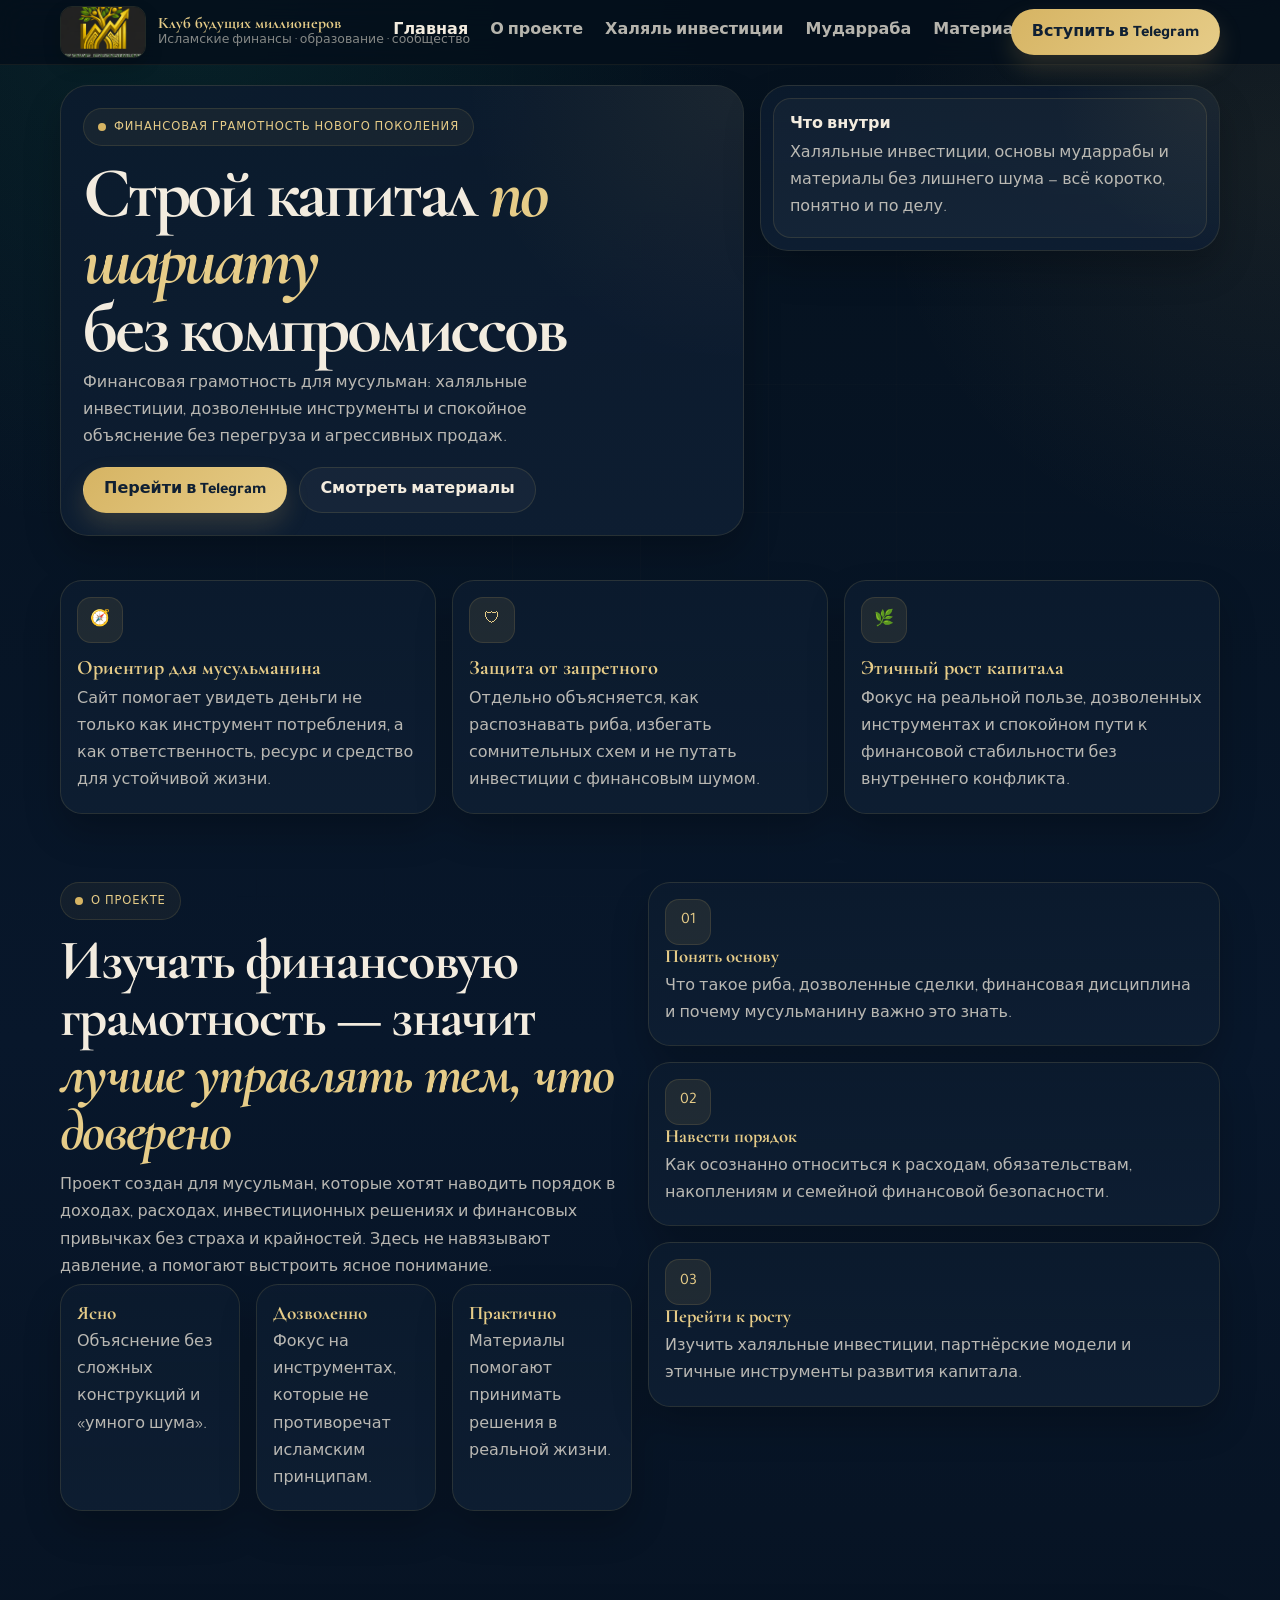
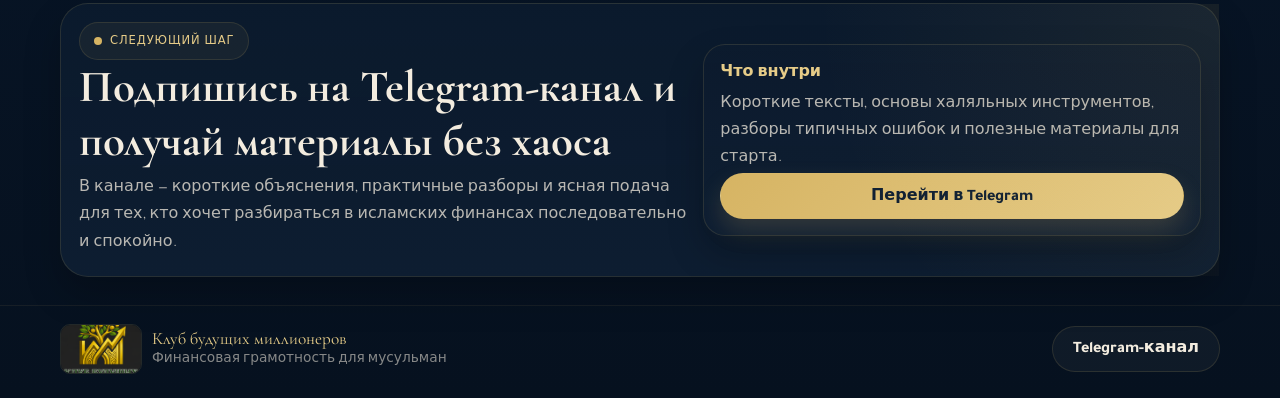
==== commit 01b5baed: "Add files via upload" ====
--- a/index.html
+++ b/index.html
@@ -53,39 +53,12 @@
             <a class="btn btn--primary" data-telegram-link target="_blank" rel="noopener">Перейти в Telegram</a>
             <a class="btn btn--ghost" href="materials.html">Смотреть материалы</a>
           </div>
-
-          <div class="hero-tabs" role="tablist" aria-label="Ключевые темы">
-            <button class="tab-btn is-active" type="button" data-tab-button="project">О проекте</button>
-            <button class="tab-btn" type="button" data-tab-button="halal">Халяль инвестиции</button>
-            <button class="tab-btn" type="button" data-tab-button="mudaraba">Мударраба</button>
-          </div>
-          <div class="tab-panels">
-            <article class="tab-panel is-active" data-tab-panel="project">
-              <strong>Финансовая грамотность для мусульман без воды</strong>
-              <p>Проект помогает осознанно распоряжаться доходом, избегать запретных практик, защищать семью и выстраивать стабильность в рамках исламских принципов.</p>
-            </article>
-            <article class="tab-panel" data-tab-panel="halal">
-              <strong>Этичный рост капитала</strong>
-              <p>Халяльные инвестиции строятся на реальной пользе, прозрачности, отказе от риба, харам-сфер и несправедливых схем. Всё объясняется простыми словами.</p>
-            </article>
-            <article class="tab-panel" data-tab-panel="mudaraba">
-              <strong>Партнёрство, а не давление</strong>
-              <p>Мударраба — это договор, где один даёт капитал, а другой управляет им. Прибыль делится по договорённости, подход строится на доверии и ответственности.</p>
-            </article>
-          </div>
         </div>
 
         <aside class="hero-aside reveal">
-          <div class="hero-strip float-in">
-            <img src="logo.png" alt="Логотип клуба">
-            <div>
-              <h2>Плотный premium-формат</h2>
-              <p>Чёткая структура, уважительный тон, халяльный фокус и один понятный сценарий: изучить основу и перейти в Telegram.</p>
-            </div>
-          </div>
-          <div class="hero-note">
-            <strong>Что получает человек</strong>
-            <p>Понятную базу по исламским финансам, спокойное объяснение халяльных инструментов и ориентир, как расти без запретных практик и лишнего шума.</p>
+          <div class="hero-note hero-note--tight">
+            <strong>Что внутри</strong>
+            <p>Халяльные инвестиции, основы мударрабы и материалы без лишнего шума — всё коротко, понятно и по делу.</p>
           </div>
         </aside>
       </div>
--- a/style.css
+++ b/style.css
@@ -253,7 +253,7 @@
   background: radial-gradient(circle at top right, rgba(214,180,99,0.08), transparent 34%);
   pointer-events: none;
 }
-.hero-copy { padding: 24px; }
+.hero-copy { padding: 22px; }
 .hero-copy h1,
 .page-banner h1 {
   margin: 14px 0 10px;
@@ -270,34 +270,10 @@
   color: var(--text-soft);
   font-size: 1rem;
   line-height: 1.68;
-  max-width: 60ch;
-}
-.hero-actions { display: flex; flex-wrap: wrap; gap: 12px; margin-top: 16px; }
-.hero-tabs { display: flex; flex-wrap: wrap; gap: 10px; margin-top: 16px; }
-.tab-btn {
-  min-height: 42px;
-  padding: 0 14px;
-  border-radius: 14px;
-  border: 1px solid var(--line);
-  background: rgba(255,255,255,0.03);
-  color: var(--text);
-  font-weight: 800;
-  cursor: pointer;
-}
-.tab-btn.is-active,
-.tab-btn:hover { background: rgba(214,180,99,0.1); border-color: var(--line-strong); }
-.tab-panels { margin-top: 14px; min-height: 0; }
-.tab-panel {
-  display: none;
-  padding: 14px 16px;
-  border-radius: var(--radius-md);
-  background: rgba(255,255,255,0.03);
-  border: 1px solid var(--line);
-}
-.tab-panel.is-active { display: block; }
-.tab-panel strong { display: block; margin-bottom: 6px; color: var(--gold-strong); font-size: 1rem; }
-.tab-panel p { margin: 0; color: var(--text-soft); line-height: 1.7; }
-.hero-aside { padding: 16px; }
+  max-width: 56ch;
+}
+.hero-actions { display: flex; flex-wrap: wrap; gap: 12px; margin-top: 14px; }
+.hero-aside { padding: 12px; display: flex; align-items: stretch; }
 .hero-strip {
   display: grid;
   grid-template-columns: 92px 1fr;
@@ -328,6 +304,7 @@
 }
 .hero-note strong { display: block; margin-bottom: 6px; color: var(--text); }
 .hero-note p { margin: 0; color: var(--text-soft); line-height: 1.68; }
+.hero-note--tight { margin-top: 0; min-height: 100%; display: flex; flex-direction: column; justify-content: center; }
 
 .page-banner { padding: 18px 20px; margin-top: 8px; }
 .page-banner h1 { font-size: clamp(2.4rem, 5vw, 4rem); }
@@ -505,6 +482,5 @@
   .grid-3,
   .article-card { grid-template-columns: 1fr; }
   .hero-actions { gap: 10px; }
-  .tab-btn { width: 100%; justify-content: center; }
   .footer__row { align-items: flex-start; }
 }
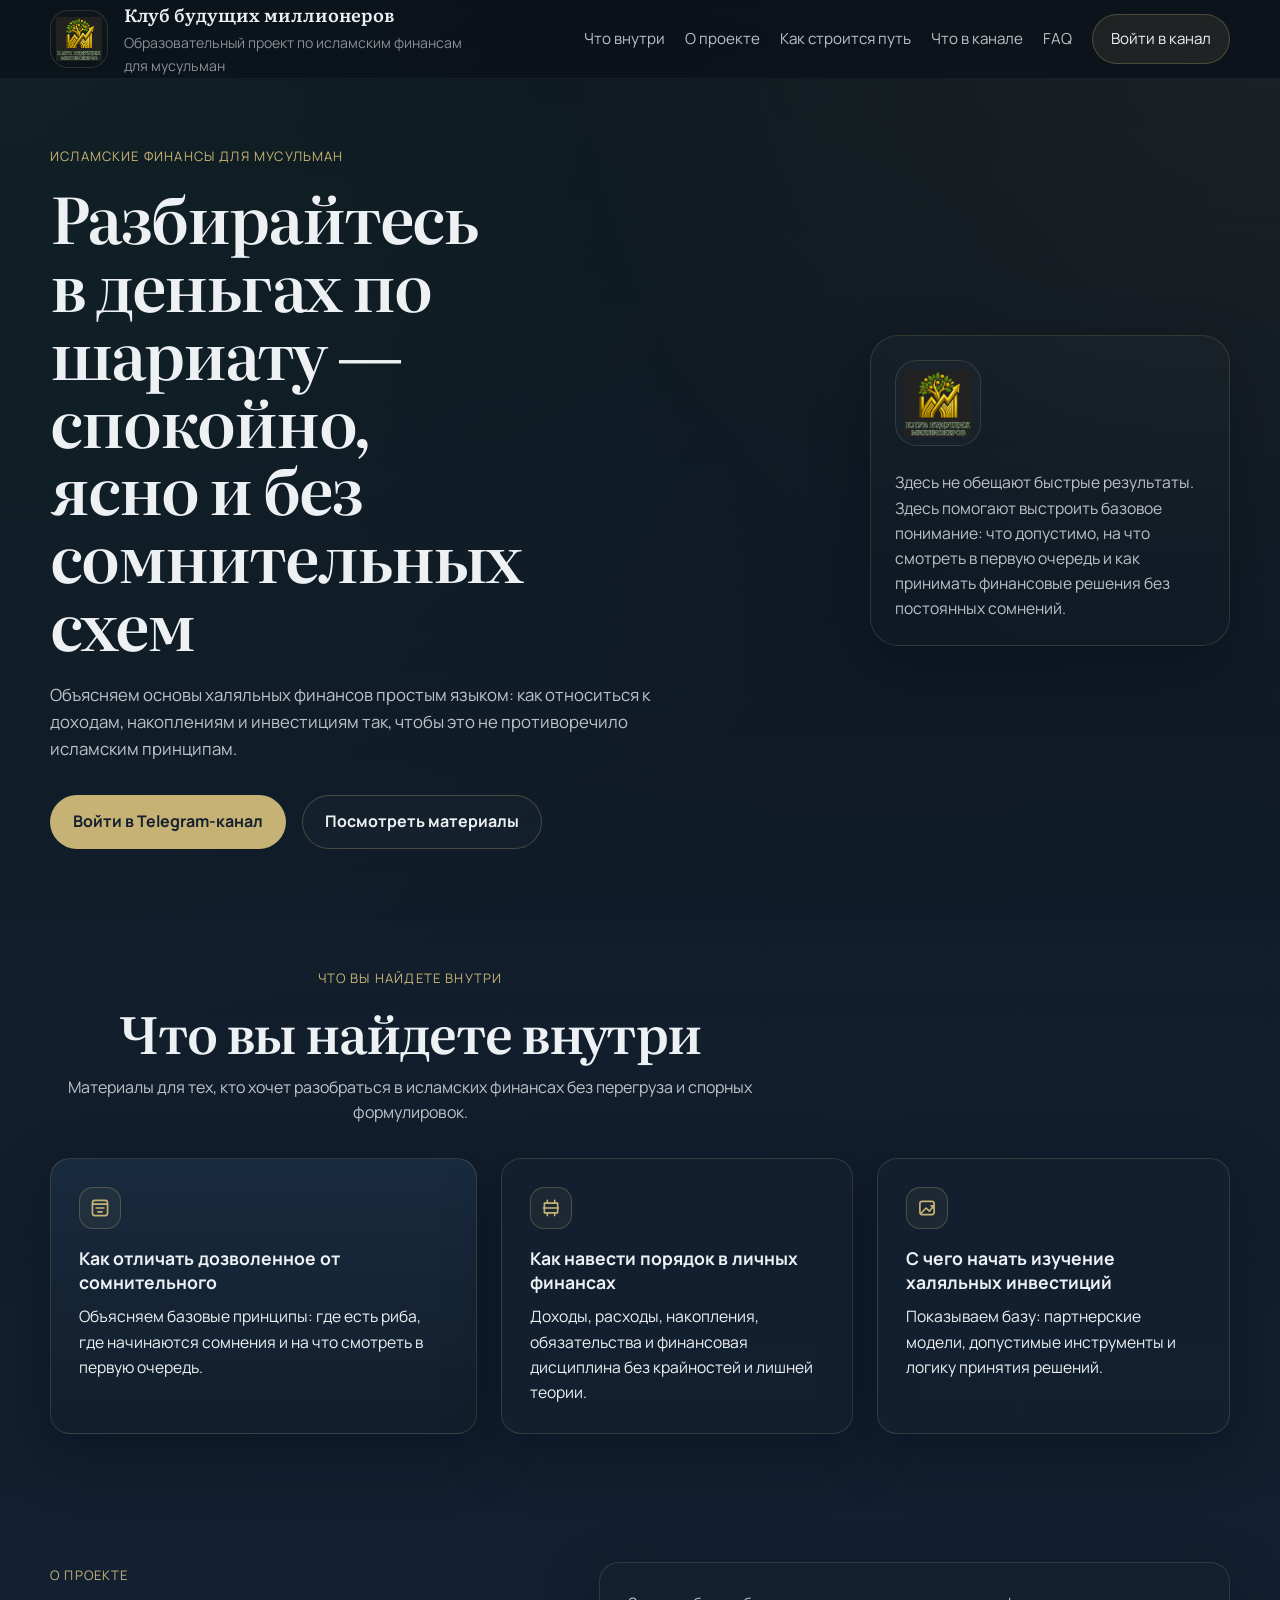
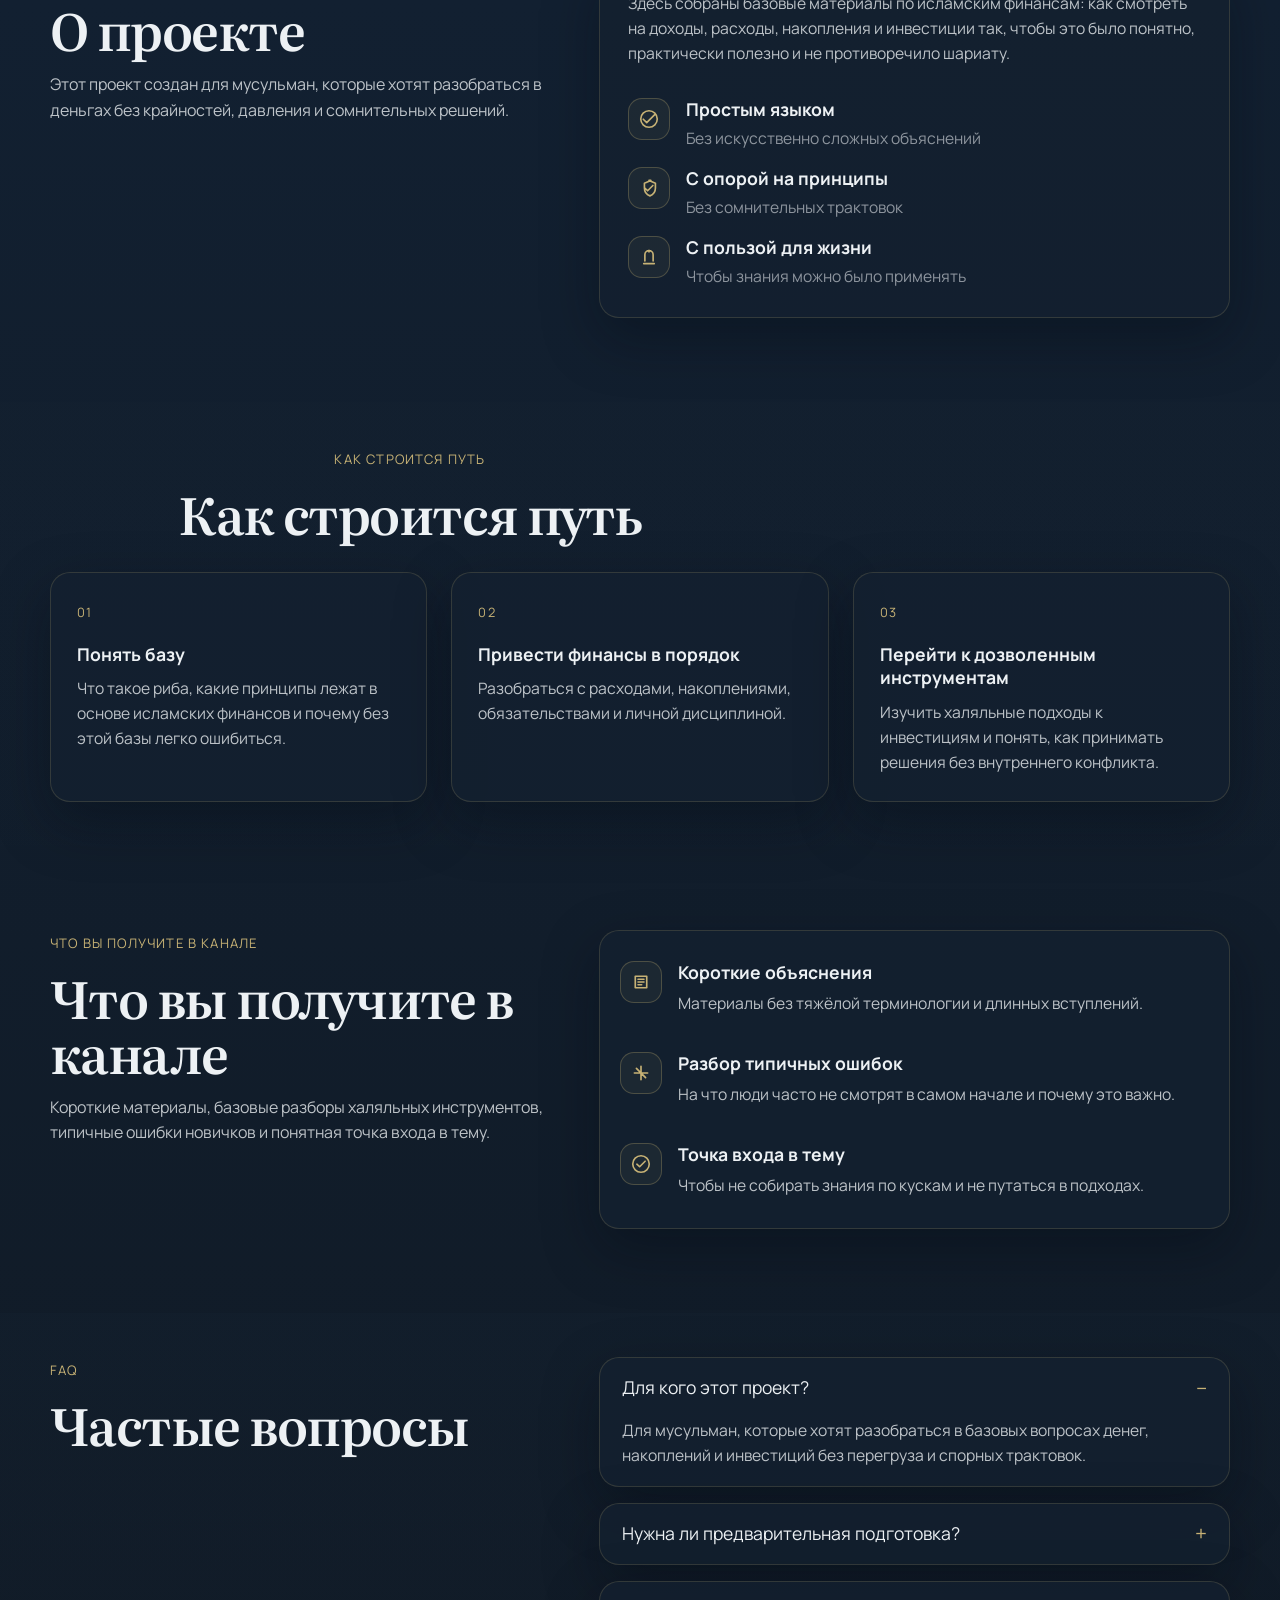
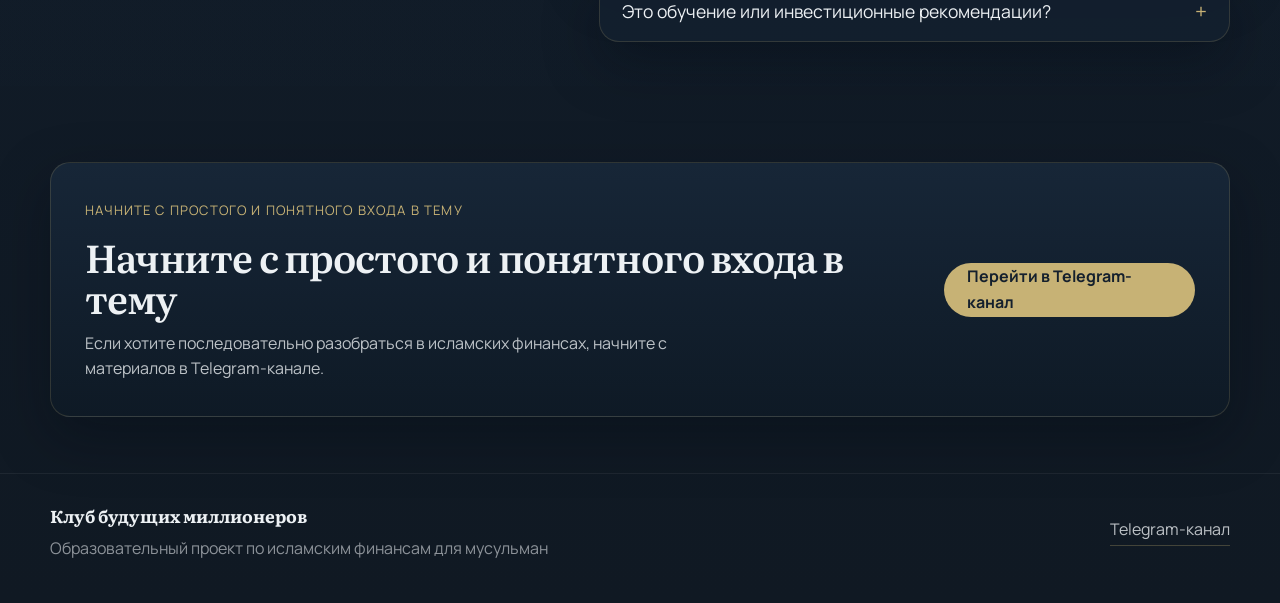
==== commit 8ad8d920: "Add files via upload" ====
--- a/index.html
+++ b/index.html
@@ -3,147 +3,250 @@
 <head>
   <meta charset="UTF-8">
   <meta name="viewport" content="width=device-width, initial-scale=1.0">
-  <title>Клуб будущих миллионеров — финансовая грамотность для мусульман</title>
-  <meta name="description" content="Премиальный сайт о финансовой грамотности для мусульман: халяльные инвестиции, дозволенные инструменты, мударраба, материалы и Telegram-канал.">
+  <title>Клуб будущих миллионеров — исламские финансы для мусульман</title>
+  <meta name="description" content="Образовательный проект по исламским финансам для мусульман: доходы, накопления, инвестиции и разбор базовых принципов простым языком.">
   <meta property="og:title" content="Клуб будущих миллионеров">
-  <meta property="og:description" content="Финансовая грамотность для мусульман: без риба, без лишнего шума, с понятной подачей.">
+  <meta property="og:description" content="Исламские финансы для мусульман: понятный вход в тему через Telegram-канал и базовые материалы.">
+  <meta property="og:type" content="website">
   <meta property="og:image" content="logo.png">
-  <meta property="og:type" content="website">
-  <link rel="icon" href="logo.png">
+  <meta name="theme-color" content="#0f1720">
+  <link rel="icon" type="image/png" href="favicon.png">
   <link rel="preconnect" href="https://fonts.googleapis.com">
   <link rel="preconnect" href="https://fonts.gstatic.com" crossorigin>
-  <link href="https://fonts.googleapis.com/css2?family=Cormorant+Garamond:wght@500;600;700&family=Tajawal:wght@400;500;700;800&display=swap" rel="stylesheet">
+  <link href="https://fonts.googleapis.com/css2?family=Manrope:wght@400;500;600;700;800&family=Literata:opsz,wght@7..72,500;7..72,600;7..72,700&display=swap" rel="stylesheet">
   <link rel="stylesheet" href="style.css">
 </head>
 <body>
-  <header class="site-header">
-    <div class="container">
-      <div class="nav">
-        <a class="brand" href="index.html" aria-label="На главную">
-          <img class="brand__logo" src="logo.png" alt="Логотип Клуба будущих миллионеров">
-          <div class="brand__text">
-            <div class="brand__title">Клуб будущих миллионеров</div>
-            <div class="brand__subtitle">Исламские финансы · образование · сообщество</div>
-          </div>
+  <div class="site-shell">
+    <header class="site-header" id="top">
+      <div class="container header-row">
+        <a class="brand" href="#top" aria-label="К началу страницы">
+          <span class="brand-mark"><img src="logo.png" alt="Логотип проекта Клуб будущих миллионеров"></span>
+          <span class="brand-copy">
+            <strong>Клуб будущих миллионеров</strong>
+            <span>Образовательный проект по исламским финансам для мусульман</span>
+          </span>
         </a>
-        <nav class="nav__menu" aria-label="Основная навигация">
-          <a class="is-active" href="index.html">Главная</a>
-          <a href="about.html">О проекте</a>
-          <a href="halal-investments.html">Халяль инвестиции</a>
-          <a href="mudaraba.html">Мударраба</a>
-          <a href="materials.html">Материалы</a>
-          <a href="faq.html">FAQ</a>
+        <button class="menu-toggle" type="button" aria-expanded="false" aria-label="Открыть меню">
+          <span></span><span></span><span></span>
+        </button>
+        <nav class="site-nav" aria-label="Основная навигация">
+          <a href="#inside">Что внутри</a>
+          <a href="#about">О проекте</a>
+          <a href="#path">Как строится путь</a>
+          <a href="#channel">Что в канале</a>
+          <a href="#faq">FAQ</a>
+          <a class="nav-cta js-telegram-link" href="#">Войти в канал</a>
         </nav>
-        <div class="nav__actions">
-          <a class="btn btn--primary" data-telegram-link target="_blank" rel="noopener">Вступить в Telegram</a>
-          <button class="nav-toggle" type="button" aria-label="Открыть меню">☰</button>
-        </div>
       </div>
-    </div>
-  </header>
-
-  <main>
-    <section class="hero">
-      <div class="container hero-grid">
-        <div class="hero-copy reveal">
-          <span class="section__eyebrow">Финансовая грамотность нового поколения</span>
-          <h1>Строй капитал <em>по шариату</em><br>без компромиссов</h1>
-          <p>Финансовая грамотность для мусульман: халяльные инвестиции, дозволенные инструменты и спокойное объяснение без перегруза и агрессивных продаж.</p>
-          <div class="hero-actions">
-            <a class="btn btn--primary" data-telegram-link target="_blank" rel="noopener">Перейти в Telegram</a>
-            <a class="btn btn--ghost" href="materials.html">Смотреть материалы</a>
-          </div>
-        </div>
-
-        <aside class="hero-aside reveal">
-          <div class="hero-note hero-note--tight">
-            <strong>Что внутри</strong>
-            <p>Халяльные инвестиции, основы мударрабы и материалы без лишнего шума — всё коротко, понятно и по делу.</p>
-          </div>
-        </aside>
+    </header>
+
+    <main>
+      <section class="hero section">
+        <div class="container hero-grid">
+          <div class="hero-copy reveal">
+            <p class="eyebrow">Исламские финансы для мусульман</p>
+            <h1>Разбирайтесь в деньгах по шариату — спокойно, ясно и без сомнительных схем</h1>
+            <p class="hero-text">Объясняем основы халяльных финансов простым языком: как относиться к доходам, накоплениям и инвестициям так, чтобы это не противоречило исламским принципам.</p>
+            <div class="hero-actions">
+              <a class="button button-primary js-telegram-link" href="#">Войти в Telegram-канал</a>
+              <a class="button button-secondary" href="#inside">Посмотреть материалы</a>
+            </div>
+          </div>
+          <aside class="hero-panel reveal reveal-delay-1" aria-label="Короткое описание формата">
+            <div class="panel-logo"><img src="logo.png" alt="Логотип проекта"></div>
+            <div class="hero-panel-body">
+              <p>Здесь не обещают быстрые результаты. Здесь помогают выстроить базовое понимание: что допустимо, на что смотреть в первую очередь и как принимать финансовые решения без постоянных сомнений.</p>
+            </div>
+          </aside>
+        </div>
+      </section>
+
+      <section class="section section-soft" id="inside">
+        <div class="container">
+          <div class="section-head reveal">
+            <span class="section-kicker">Что вы найдете внутри</span>
+            <h2>Что вы найдете внутри</h2>
+            <p>Материалы для тех, кто хочет разобраться в исламских финансах без перегруза и спорных формулировок.</p>
+          </div>
+          <div class="cards-grid cards-grid-varied">
+            <article class="info-card info-card-accent reveal">
+              <div class="icon-wrap">
+                <svg viewBox="0 0 24 24" aria-hidden="true"><path d="M4.75 7.75h14.5M7.75 12h8.5M9.75 16.25h4.5M6.5 3.75h11a2.75 2.75 0 0 1 2.75 2.75v11a2.75 2.75 0 0 1-2.75 2.75h-11a2.75 2.75 0 0 1-2.75-2.75v-11A2.75 2.75 0 0 1 6.5 3.75Z"/></svg>
+              </div>
+              <h3>Как отличать дозволенное от сомнительного</h3>
+              <p>Объясняем базовые принципы: где есть риба, где начинаются сомнения и на что смотреть в первую очередь.</p>
+            </article>
+            <article class="info-card reveal reveal-delay-1">
+              <div class="icon-wrap">
+                <svg viewBox="0 0 24 24" aria-hidden="true"><path d="M4.75 6.75h14.5v10.5H4.75zM8 3.75v3M16 3.75v3M8 17.25v3M16 17.25v3M3.75 12h16.5"/></svg>
+              </div>
+              <h3>Как навести порядок в личных финансах</h3>
+              <p>Доходы, расходы, накопления, обязательства и финансовая дисциплина без крайностей и лишней теории.</p>
+            </article>
+            <article class="info-card reveal reveal-delay-2">
+              <div class="icon-wrap">
+                <svg viewBox="0 0 24 24" aria-hidden="true"><path d="M5 18.25 11 12l3.5 3.5L19.25 9.5M16.25 9.5h3v3M6.75 4.75h10.5A2.5 2.5 0 0 1 19.75 7.25v9.5a2.5 2.5 0 0 1-2.5 2.5H6.75a2.5 2.5 0 0 1-2.5-2.5v-9.5a2.5 2.5 0 0 1 2.5-2.5Z"/></svg>
+              </div>
+              <h3>С чего начать изучение халяльных инвестиций</h3>
+              <p>Показываем базу: партнерские модели, допустимые инструменты и логику принятия решений.</p>
+            </article>
+          </div>
+        </div>
+      </section>
+
+      <section class="section" id="about">
+        <div class="container split-layout">
+          <div class="section-head align-left reveal">
+            <span class="section-kicker">О проекте</span>
+            <h2>О проекте</h2>
+            <p>Этот проект создан для мусульман, которые хотят разобраться в деньгах без крайностей, давления и сомнительных решений.</p>
+          </div>
+          <div class="about-panel reveal reveal-delay-1">
+            <p>Здесь собраны базовые материалы по исламским финансам: как смотреть на доходы, расходы, накопления и инвестиции так, чтобы это было понятно, практически полезно и не противоречило шариату.</p>
+            <ul class="benefit-list">
+              <li>
+                <span class="list-icon" aria-hidden="true">
+                  <svg viewBox="0 0 24 24"><path d="M5.75 12.25 9.5 16l8.75-8.75M12 21a9 9 0 1 0 0-18 9 9 0 0 0 0 18Z"/></svg>
+                </span>
+                <div>
+                  <strong>Простым языком</strong>
+                  <p>Без искусственно сложных объяснений</p>
+                </div>
+              </li>
+              <li>
+                <span class="list-icon" aria-hidden="true">
+                  <svg viewBox="0 0 24 24"><path d="M7.75 12.25 10.5 15l5.75-5.75M12 3.75l7 3v5.25c0 3.87-2.38 7.37-6 8.62-3.62-1.25-6-4.75-6-8.62V6.75l7-3Z"/></svg>
+                </span>
+                <div>
+                  <strong>С опорой на принципы</strong>
+                  <p>Без сомнительных трактовок</p>
+                </div>
+              </li>
+              <li>
+                <span class="list-icon" aria-hidden="true">
+                  <svg viewBox="0 0 24 24"><path d="M6.25 19.25h11.5M7.5 16.25V9.5a4.5 4.5 0 1 1 9 0v6.75M12 6.5V4.75"/></svg>
+                </span>
+                <div>
+                  <strong>С пользой для жизни</strong>
+                  <p>Чтобы знания можно было применять</p>
+                </div>
+              </li>
+            </ul>
+          </div>
+        </div>
+      </section>
+
+      <section class="section section-soft" id="path">
+        <div class="container">
+          <div class="section-head reveal">
+            <span class="section-kicker">Как строится путь</span>
+            <h2>Как строится путь</h2>
+          </div>
+          <div class="path-layout">
+            <article class="path-step reveal">
+              <span class="path-number">01</span>
+              <h3>Понять базу</h3>
+              <p>Что такое риба, какие принципы лежат в основе исламских финансов и почему без этой базы легко ошибиться.</p>
+            </article>
+            <article class="path-step reveal reveal-delay-1">
+              <span class="path-number">02</span>
+              <h3>Привести финансы в порядок</h3>
+              <p>Разобраться с расходами, накоплениями, обязательствами и личной дисциплиной.</p>
+            </article>
+            <article class="path-step reveal reveal-delay-2">
+              <span class="path-number">03</span>
+              <h3>Перейти к дозволенным инструментам</h3>
+              <p>Изучить халяльные подходы к инвестициям и понять, как принимать решения без внутреннего конфликта.</p>
+            </article>
+          </div>
+        </div>
+      </section>
+
+      <section class="section" id="channel">
+        <div class="container channel-layout">
+          <div class="section-head align-left reveal">
+            <span class="section-kicker">Что вы получите в канале</span>
+            <h2>Что вы получите в канале</h2>
+            <p>Короткие материалы, базовые разборы халяльных инструментов, типичные ошибки новичков и понятная точка входа в тему.</p>
+          </div>
+          <div class="channel-panel reveal reveal-delay-1">
+            <div class="channel-row">
+              <span class="channel-icon" aria-hidden="true">
+                <svg viewBox="0 0 24 24"><path d="M5.75 5.75h12.5v12.5H5.75zM8.75 9h6.5M8.75 12h6.5M8.75 15h4"/></svg>
+              </span>
+              <div>
+                <strong>Короткие объяснения</strong>
+                <p>Материалы без тяжёлой терминологии и длинных вступлений.</p>
+              </div>
+            </div>
+            <div class="channel-row">
+              <span class="channel-icon" aria-hidden="true">
+                <svg viewBox="0 0 24 24"><path d="M4.75 12h14.5M12 4.75v14.5M7 7l10 10"/></svg>
+              </span>
+              <div>
+                <strong>Разбор типичных ошибок</strong>
+                <p>На что люди часто не смотрят в самом начале и почему это важно.</p>
+              </div>
+            </div>
+            <div class="channel-row">
+              <span class="channel-icon" aria-hidden="true">
+                <svg viewBox="0 0 24 24"><path d="M7.5 12.25 10.5 15l6-6M12 21a9 9 0 1 0 0-18 9 9 0 0 0 0 18Z"/></svg>
+              </span>
+              <div>
+                <strong>Точка входа в тему</strong>
+                <p>Чтобы не собирать знания по кускам и не путаться в подходах.</p>
+              </div>
+            </div>
+          </div>
+        </div>
+      </section>
+
+      <section class="section section-soft" id="faq">
+        <div class="container faq-layout">
+          <div class="section-head align-left reveal">
+            <span class="section-kicker">FAQ</span>
+            <h2>Частые вопросы</h2>
+          </div>
+          <div class="faq-list">
+            <details class="faq-item reveal" open>
+              <summary>Для кого этот проект?</summary>
+              <p>Для мусульман, которые хотят разобраться в базовых вопросах денег, накоплений и инвестиций без перегруза и спорных трактовок.</p>
+            </details>
+            <details class="faq-item reveal reveal-delay-1">
+              <summary>Нужна ли предварительная подготовка?</summary>
+              <p>Нет. Материалы рассчитаны на тех, кто только начинает входить в тему и хочет сначала выстроить базовое понимание.</p>
+            </details>
+            <details class="faq-item reveal reveal-delay-2">
+              <summary>Это обучение или инвестиционные рекомендации?</summary>
+              <p>Это образовательный проект. Он помогает разобраться в принципах и подходах, а не даёт персональные финансовые рекомендации.</p>
+            </details>
+          </div>
+        </div>
+      </section>
+
+      <section class="section final-cta">
+        <div class="container final-cta-box reveal">
+          <div>
+            <span class="section-kicker">Начните с простого и понятного входа в тему</span>
+            <h2>Начните с простого и понятного входа в тему</h2>
+            <p>Если хотите последовательно разобраться в исламских финансах, начните с материалов в Telegram-канале.</p>
+          </div>
+          <a class="button button-primary js-telegram-link" href="#">Перейти в Telegram-канал</a>
+        </div>
+      </section>
+    </main>
+
+    <footer class="site-footer">
+      <div class="container footer-row">
+        <div>
+          <strong>Клуб будущих миллионеров</strong>
+          <p>Образовательный проект по исламским финансам для мусульман</p>
+        </div>
+        <a class="footer-link js-telegram-link" href="#">Telegram-канал</a>
       </div>
-    </section>
-
-    <section class="section section--compact">
-      <div class="container">
-        <div class="grid-3">
-          <article class="card reveal">
-            <div class="card__icon">🧭</div>
-            <h3>Ориентир для мусульманина</h3>
-            <p>Сайт помогает увидеть деньги не только как инструмент потребления, а как ответственность, ресурс и средство для устойчивой жизни.</p>
-          </article>
-          <article class="card reveal">
-            <div class="card__icon">🛡</div>
-            <h3>Защита от запретного</h3>
-            <p>Отдельно объясняется, как распознавать риба, избегать сомнительных схем и не путать инвестиции с финансовым шумом.</p>
-          </article>
-          <article class="card reveal">
-            <div class="card__icon">🌿</div>
-            <h3>Этичный рост капитала</h3>
-            <p>Фокус на реальной пользе, дозволенных инструментах и спокойном пути к финансовой стабильности без внутреннего конфликта.</p>
-          </article>
-        </div>
-      </div>
-    </section>
-
-    <section class="section" id="about-preview">
-      <div class="container split">
-        <div class="section__head reveal">
-          <span class="section__eyebrow">О проекте</span>
-          <h2 class="section__title">Изучать финансовую грамотность — значит <em>лучше управлять тем, что доверено</em></h2>
-          <p class="section__lead">Проект создан для мусульман, которые хотят наводить порядок в доходах, расходах, инвестиционных решениях и финансовых привычках без страха и крайностей. Здесь не навязывают давление, а помогают выстроить ясное понимание.</p>
-          <div class="metric-row">
-            <div class="metric"><strong>Ясно</strong><span>Объяснение без сложных конструкций и «умного шума».</span></div>
-            <div class="metric"><strong>Дозволенно</strong><span>Фокус на инструментах, которые не противоречат исламским принципам.</span></div>
-            <div class="metric"><strong>Практично</strong><span>Материалы помогают принимать решения в реальной жизни.</span></div>
-          </div>
-        </div>
-        <div class="timeline reveal">
-          <article class="timeline-item">
-            <div class="timeline-step">01</div>
-            <div><h3>Понять основу</h3><p>Что такое риба, дозволенные сделки, финансовая дисциплина и почему мусульманину важно это знать.</p></div>
-          </article>
-          <article class="timeline-item">
-            <div class="timeline-step">02</div>
-            <div><h3>Навести порядок</h3><p>Как осознанно относиться к расходам, обязательствам, накоплениям и семейной финансовой безопасности.</p></div>
-          </article>
-          <article class="timeline-item">
-            <div class="timeline-step">03</div>
-            <div><h3>Перейти к росту</h3><p>Изучить халяльные инвестиции, партнёрские модели и этичные инструменты развития капитала.</p></div>
-          </article>
-        </div>
-      </div>
-    </section>
-
-    <section class="section section--compact">
-      <div class="container cta-panel reveal">
-        <div>
-          <span class="section__eyebrow">Следующий шаг</span>
-          <h2>Подпишись на Telegram-канал и получай материалы без хаоса</h2>
-          <p>В канале — короткие объяснения, практичные разборы и ясная подача для тех, кто хочет разбираться в исламских финансах последовательно и спокойно.</p>
-        </div>
-        <div class="cta-panel__box">
-          <strong>Что внутри</strong>
-          <p>Короткие тексты, основы халяльных инструментов, разборы типичных ошибок и полезные материалы для старта.</p>
-          
-          <a class="btn btn--primary btn--full" data-telegram-link target="_blank" rel="noopener">Перейти в Telegram</a>
-        </div>
-      </div>
-    </section>
-  </main>
-
-  <footer class="footer">
-    <div class="container footer__row">
-      <div class="footer__mini">
-        <img src="logo.png" alt="Логотип клуба">
-        <div>
-          <div class="footer__name">Клуб будущих миллионеров</div>
-          <div class="footer__note">Финансовая грамотность для мусульман</div>
-        </div>
-      </div>
-      <a class="btn btn--ghost" data-telegram-link target="_blank" rel="noopener">Telegram-канал</a>
-    </div>
-  </footer>
+    </footer>
+  </div>
 
   <script src="main.js"></script>
 </body>
--- a/style.css
+++ b/style.css
@@ -1,23 +1,19 @@
 :root {
-  --bg: #071523;
-  --bg-soft: #0b1a2d;
-  --panel: rgba(12, 27, 46, 0.88);
-  --panel-2: rgba(14, 30, 50, 0.94);
-  --panel-light: rgba(255, 255, 255, 0.04);
-  --text: #f3ecdf;
-  --text-soft: rgba(243, 236, 223, 0.75);
-  --text-muted: rgba(243, 236, 223, 0.54);
-  --gold: #d6b463;
-  --gold-strong: #e6cc88;
-  --line: rgba(214, 180, 99, 0.14);
-  --line-strong: rgba(214, 180, 99, 0.24);
-  --shadow: 0 18px 36px rgba(0, 0, 0, 0.22);
-  --radius-xl: 28px;
-  --radius-lg: 22px;
-  --radius-md: 18px;
-  --radius-sm: 14px;
-  --container: 1160px;
-  --nav-h: 64px;
+  --bg: #0f1720;
+  --bg-soft: #142130;
+  --panel: rgba(20, 33, 48, 0.78);
+  --panel-strong: rgba(17, 28, 40, 0.9);
+  --line: rgba(199, 178, 117, 0.18);
+  --line-strong: rgba(199, 178, 117, 0.28);
+  --text: #edf1f4;
+  --text-soft: rgba(237, 241, 244, 0.78);
+  --text-muted: rgba(237, 241, 244, 0.56);
+  --accent: #c7b275;
+  --accent-soft: #8ea497;
+  --shadow: 0 20px 55px rgba(4, 10, 18, 0.34);
+  --r-sm: 14px;
+  --r-md: 20px;
+  --r-lg: 28px;
   --space-1: 8px;
   --space-2: 12px;
   --space-3: 16px;
@@ -25,462 +21,479 @@
   --space-5: 32px;
   --space-6: 48px;
   --space-7: 64px;
+  --container: 1180px;
 }
 
 * { box-sizing: border-box; }
 html { scroll-behavior: smooth; }
 body {
   margin: 0;
-  font-family: "Tajawal", system-ui, sans-serif;
+  font-family: 'Manrope', system-ui, sans-serif;
   color: var(--text);
   background:
-    radial-gradient(circle at 15% 0%, rgba(20, 110, 89, 0.18), transparent 24%),
-    radial-gradient(circle at 100% 8%, rgba(214, 180, 99, 0.08), transparent 18%),
-    linear-gradient(180deg, #05111d 0%, #08172b 52%, #06111f 100%);
-  min-height: 100vh;
-  overflow-x: hidden;
-}
-body::before {
-  content: "";
-  position: fixed;
-  inset: 0;
+    radial-gradient(circle at top left, rgba(33, 91, 74, 0.16), transparent 26%),
+    radial-gradient(circle at top right, rgba(199, 178, 117, 0.08), transparent 18%),
+    linear-gradient(180deg, #0d151d, #122031 42%, #101923 100%);
+  line-height: 1.6;
+}
+a { color: inherit; text-decoration: none; }
+img { display: block; max-width: 100%; }
+button { font: inherit; }
+.site-shell { overflow: clip; }
+.container { width: min(calc(100% - 40px), var(--container)); margin: 0 auto; }
+.section { padding: var(--space-7) 0; }
+.section-soft { position: relative; }
+.section-soft::before {
+  content: '';
+  position: absolute;
+  inset: 20px 0;
+  background: linear-gradient(180deg, rgba(20, 33, 48, 0.35), rgba(20, 33, 48, 0.1));
   pointer-events: none;
-  background-image:
-    linear-gradient(rgba(214,180,99,0.025) 1px, transparent 1px),
-    linear-gradient(90deg, rgba(214,180,99,0.025) 1px, transparent 1px);
-  background-size: 128px 128px;
-  mask-image: radial-gradient(circle at center, black, transparent 84%);
-}
-img { display: block; max-width: 100%; }
-a { color: inherit; text-decoration: none; }
-button, input, textarea { font: inherit; }
-
-.container { width: min(var(--container), calc(100% - 32px)); margin: 0 auto; }
+}
+.section > .container,
+.section-soft > .container { position: relative; z-index: 1; }
 
 .site-header {
   position: sticky;
   top: 0;
-  z-index: 100;
-  backdrop-filter: blur(14px);
-  background: rgba(4, 15, 27, 0.84);
-  border-bottom: 1px solid rgba(214,180,99,0.08);
-}
-.site-header.scrolled {
-  background: rgba(4, 15, 27, 0.94);
-  border-bottom-color: rgba(214,180,99,0.14);
-}
-.nav {
-  min-height: var(--nav-h);
-  display: grid;
-  grid-template-columns: auto 1fr auto;
-  align-items: center;
+  z-index: 50;
+  background: rgba(11, 18, 26, 0.82);
+  backdrop-filter: blur(18px);
+  border-bottom: 1px solid rgba(255,255,255,0.05);
+}
+.header-row {
+  display: flex;
+  align-items: center;
+  justify-content: space-between;
   gap: var(--space-4);
+  min-height: 78px;
 }
 .brand {
-  display: flex;
-  align-items: center;
-  gap: 12px;
+  display: inline-flex;
+  align-items: center;
+  gap: var(--space-3);
   min-width: 0;
 }
-.brand__logo {
-  width: 86px;
-  height: 52px;
-  object-fit: cover;
-  object-position: center;
-  border-radius: 12px;
+.brand-mark {
+  width: 58px;
+  height: 58px;
+  border-radius: 18px;
+  border: 1px solid var(--line);
+  background: linear-gradient(180deg, rgba(255,255,255,0.02), rgba(255,255,255,0));
+  display: grid;
+  place-items: center;
+  overflow: hidden;
+  flex: 0 0 auto;
+}
+.brand-mark img {
+  width: 82%;
+  height: 82%;
+  object-fit: contain;
+}
+.brand-copy {
+  display: grid;
+  gap: 3px;
+  min-width: 0;
+}
+.brand-copy strong {
+  font-family: 'Literata', serif;
+  font-size: 1.12rem;
+  font-weight: 600;
+  color: var(--text);
+}
+.brand-copy span {
+  color: var(--text-muted);
+  font-size: 0.88rem;
+  max-width: 340px;
+}
+.site-nav {
+  display: flex;
+  align-items: center;
+  gap: 20px;
+  flex-wrap: wrap;
+  justify-content: flex-end;
+}
+.site-nav a {
+  color: var(--text-soft);
+  font-size: 0.95rem;
+  transition: color .18s ease, opacity .18s ease;
+}
+.site-nav a:hover,
+.site-nav a:focus-visible { color: var(--text); }
+.nav-cta {
+  padding: 12px 18px;
+  border-radius: 999px;
+  border: 1px solid var(--line-strong);
+  background: rgba(199, 178, 117, 0.1);
+  color: var(--text) !important;
+}
+.menu-toggle {
+  display: none;
+  width: 44px;
+  height: 44px;
   border: 1px solid var(--line);
   background: transparent;
-  box-shadow: 0 8px 18px rgba(0,0,0,0.16);
-}
-.brand__text { min-width: 0; }
-.brand__title {
+  border-radius: 14px;
+  padding: 0;
+  cursor: pointer;
+}
+.menu-toggle span {
+  display: block;
+  width: 18px;
+  height: 2px;
+  background: var(--text);
+  margin: 4px auto;
+  border-radius: 999px;
+}
+
+.hero {
+  padding-top: 54px;
+  padding-bottom: 52px;
+}
+.hero-grid {
+  display: grid;
+  grid-template-columns: minmax(0, 1.2fr) 360px;
+  gap: var(--space-5);
+  align-items: center;
+}
+.eyebrow,
+.section-kicker {
+  display: inline-block;
+  font-size: 0.82rem;
+  letter-spacing: 0.09em;
+  text-transform: uppercase;
+  color: var(--accent);
+  margin-bottom: var(--space-3);
+}
+.hero h1,
+.section-head h2,
+.final-cta-box h2 {
   margin: 0;
-  font: 700 1rem/1.02 "Cormorant Garamond", serif;
-  color: var(--gold-strong);
-  white-space: nowrap;
-}
-.brand__subtitle {
-  margin-top: 3px;
-  color: var(--text-muted);
-  font-size: 0.78rem;
-  line-height: 1.25;
-}
-.nav__menu {
-  display: flex;
+  font-family: 'Literata', serif;
+  font-weight: 600;
+  line-height: 1.06;
+  letter-spacing: -0.03em;
+}
+.hero h1 {
+  font-size: clamp(2.65rem, 5vw, 4.8rem);
+  max-width: 12ch;
+}
+.hero-text,
+.section-head p,
+.about-panel p,
+.path-step p,
+.channel-row p,
+.faq-item p,
+.final-cta-box p {
+  color: var(--text-soft);
+}
+.hero-text {
+  margin: var(--space-4) 0 0;
+  max-width: 60ch;
+  font-size: 1.05rem;
+}
+.hero-actions {
+  display: flex;
+  gap: var(--space-3);
+  flex-wrap: wrap;
+  margin-top: var(--space-5);
+}
+.button {
+  display: inline-flex;
   align-items: center;
   justify-content: center;
-  gap: 22px;
-  min-width: 0;
-}
-.nav__menu a {
+  min-height: 54px;
+  padding: 0 22px;
+  border-radius: 999px;
+  border: 1px solid transparent;
+  font-weight: 700;
+  transition: transform .18s ease, border-color .18s ease, background .18s ease;
+}
+.button:hover,
+.button:focus-visible { transform: translateY(-1px); }
+.button-primary {
+  background: var(--accent);
+  color: #15202d;
+}
+.button-secondary {
+  border-color: var(--line-strong);
+  color: var(--text);
+  background: rgba(255,255,255,0.02);
+}
+.hero-panel {
+  border: 1px solid var(--line);
+  background: linear-gradient(180deg, rgba(255,255,255,0.02), rgba(255,255,255,0));
+  border-radius: var(--r-lg);
+  padding: var(--space-4);
+  box-shadow: var(--shadow);
+}
+.panel-logo {
+  width: 86px;
+  height: 86px;
+  border-radius: 22px;
+  border: 1px solid var(--line);
+  background: rgba(255,255,255,0.02);
+  display: grid;
+  place-items: center;
+  overflow: hidden;
+  margin-bottom: var(--space-4);
+}
+.panel-logo img { width: 82%; height: 82%; object-fit: contain; }
+.hero-panel p {
+  margin: 0;
   color: var(--text-soft);
-  font-weight: 700;
-  line-height: 1;
-  white-space: nowrap;
-  transition: color .2s ease;
-}
-.nav__menu a:hover,
-.nav__menu a.is-active { color: var(--text); }
-.nav__actions { display: flex; align-items: center; gap: 10px; }
-.nav-toggle {
-  display: none;
+  font-size: 0.98rem;
+}
+
+.section-head {
+  max-width: 720px;
+  margin-bottom: var(--space-5);
+  text-align: center;
+}
+.section-head.align-left { text-align: left; }
+.section-head h2 { font-size: clamp(2rem, 4vw, 3.3rem); }
+.section-head p { margin: var(--space-3) 0 0; font-size: 1rem; }
+.split-layout,
+.channel-layout {
+  display: grid;
+  grid-template-columns: minmax(0, 0.9fr) minmax(0, 1.1fr);
+  gap: var(--space-5);
+  align-items: start;
+}
+.cards-grid {
+  display: grid;
+  gap: var(--space-4);
+}
+.cards-grid-varied {
+  grid-template-columns: 1.15fr 0.95fr 0.95fr;
+  align-items: stretch;
+}
+.info-card,
+.about-panel,
+.path-step,
+.channel-panel,
+.faq-item,
+.final-cta-box {
+  border-radius: var(--r-md);
+  border: 1px solid var(--line);
+  background: var(--panel);
+  box-shadow: var(--shadow);
+}
+.info-card {
+  padding: 28px;
+  min-height: 100%;
+}
+.info-card-accent {
+  background: linear-gradient(180deg, rgba(26, 44, 65, 0.92), rgba(18, 30, 43, 0.92));
+}
+.icon-wrap,
+.channel-icon,
+.list-icon {
   width: 42px;
   height: 42px;
-  border-radius: 12px;
-  border: 1px solid var(--line);
-  background: rgba(255,255,255,0.04);
-  color: var(--text);
-}
-
-.btn {
-  display: inline-flex;
-  align-items: center;
-  justify-content: center;
-  gap: 8px;
-  min-height: 46px;
-  padding: 0 20px;
-  border-radius: 999px;
-  border: 1px solid transparent;
-  font-weight: 800;
-  transition: transform .2s ease, box-shadow .2s ease, background .2s ease, border-color .2s ease;
-}
-.btn:hover { transform: translateY(-1px); }
-.btn--primary {
-  color: #102033;
-  background: linear-gradient(135deg, var(--gold), var(--gold-strong));
-  box-shadow: 0 12px 24px rgba(214,180,99,0.18);
-}
-.btn--ghost {
-  color: var(--text);
-  background: rgba(255,255,255,0.04);
-  border-color: var(--line);
-}
-.btn--full { width: 100%; }
-
-main { position: relative; z-index: 1; }
-.section { padding: 40px 0; }
-.section--compact { padding: 28px 0; }
-.hero { padding: 20px 0 16px; }
-.section__eyebrow {
-  display: inline-flex;
-  align-items: center;
-  gap: 8px;
-  min-height: 38px;
-  padding: 0 14px;
-  border-radius: 999px;
-  border: 1px solid var(--line);
-  color: var(--gold-strong);
-  letter-spacing: 0.08em;
-  text-transform: uppercase;
-  font-size: 0.72rem;
-  background: rgba(214,180,99,0.06);
-}
-.section__eyebrow::before {
-  content: "";
-  width: 8px;
-  height: 8px;
-  border-radius: 50%;
-  background: var(--gold);
-}
-.section__head { max-width: 680px; margin-bottom: 24px; }
-.section__title {
-  margin: 12px 0 0;
-  font-family: "Cormorant Garamond", serif;
-  font-size: clamp(2rem, 4.8vw, 3.5rem);
-  line-height: 1.02;
-  letter-spacing: -0.03em;
-}
-.section__title em { color: var(--gold-strong); font-style: italic; }
-.section__lead {
-  margin: 14px 0 0;
+  border-radius: 14px;
+  display: grid;
+  place-items: center;
+  border: 1px solid var(--line-strong);
+  background: rgba(199, 178, 117, 0.06);
+  color: var(--accent);
+}
+.icon-wrap svg,
+.channel-icon svg,
+.list-icon svg {
+  width: 22px;
+  height: 22px;
+  fill: none;
+  stroke: currentColor;
+  stroke-width: 1.8;
+  stroke-linecap: round;
+  stroke-linejoin: round;
+}
+.info-card h3,
+.path-step h3,
+.channel-row strong,
+.faq-item summary,
+.about-panel strong {
+  margin: 18px 0 10px;
+  font-size: 1.1rem;
+  line-height: 1.35;
+}
+.info-card p,
+.about-panel p,
+.path-step p,
+.channel-row p,
+.faq-item p {
+  margin: 0;
+  font-size: 0.98rem;
+}
+.about-panel { padding: 28px; }
+.benefit-list {
+  list-style: none;
+  padding: 0;
+  margin: var(--space-5) 0 0;
+  display: grid;
+  gap: var(--space-3);
+}
+.benefit-list li {
+  display: grid;
+  grid-template-columns: 42px 1fr;
+  gap: var(--space-3);
+  align-items: start;
+}
+.benefit-list strong { display: block; margin: 0 0 4px; }
+.benefit-list p { margin: 0; color: var(--text-muted); }
+
+.path-layout {
+  display: grid;
+  grid-template-columns: repeat(3, minmax(0, 1fr));
+  gap: var(--space-4);
+}
+.path-step {
+  padding: 26px;
+}
+.path-number {
+  display: inline-block;
+  font-size: 0.8rem;
+  letter-spacing: 0.1em;
+  color: var(--accent);
+}
+.channel-panel {
+  padding: 20px;
+  display: grid;
+  gap: var(--space-3);
+}
+.channel-row {
+  display: grid;
+  grid-template-columns: 42px 1fr;
+  gap: var(--space-3);
+  align-items: start;
+  padding: 10px 0;
+}
+.channel-row strong { margin: 0 0 6px; display: block; }
+
+.faq-layout {
+  display: grid;
+  grid-template-columns: 0.9fr 1.1fr;
+  gap: var(--space-5);
+  align-items: start;
+}
+.faq-list { display: grid; gap: var(--space-3); }
+.faq-item {
+  padding: 0 22px;
+  overflow: hidden;
+}
+.faq-item summary {
+  list-style: none;
+  cursor: pointer;
+  margin: 0;
+  padding: 18px 0;
+  display: flex;
+  align-items: center;
+  justify-content: space-between;
+}
+.faq-item summary::-webkit-details-marker { display: none; }
+.faq-item summary::after {
+  content: '+';
+  color: var(--accent);
+  font-size: 1.3rem;
+  line-height: 1;
+  margin-left: var(--space-3);
+}
+.faq-item[open] summary::after { content: '–'; }
+.faq-item p {
+  padding: 0 0 18px;
+}
+
+.final-cta { padding-top: 56px; padding-bottom: 56px; }
+.final-cta-box {
+  padding: 34px;
+  display: flex;
+  align-items: center;
+  justify-content: space-between;
+  gap: var(--space-5);
+  background: linear-gradient(180deg, rgba(24, 39, 56, 0.95), rgba(15, 26, 38, 0.95));
+}
+.final-cta-box h2 { font-size: clamp(1.8rem, 3vw, 2.8rem); }
+.final-cta-box p { margin: 12px 0 0; max-width: 60ch; }
+
+.site-footer {
+  border-top: 1px solid rgba(255,255,255,0.06);
+  padding: 28px 0 42px;
+}
+.footer-row {
+  display: flex;
+  align-items: center;
+  justify-content: space-between;
+  gap: var(--space-4);
+}
+.footer-row strong {
+  display: block;
+  font-family: 'Literata', serif;
+  font-size: 1.08rem;
+}
+.footer-row p { margin: 6px 0 0; color: var(--text-muted); }
+.footer-link {
   color: var(--text-soft);
-  line-height: 1.72;
-  font-size: 1rem;
-}
-
-.hero-grid,
-.split,
-.cta-panel,
-.grid-2,
-.grid-3,
-.grid-4,
-.metric-row,
-.materials,
-.timeline,
-.accordion { display: grid; gap: 16px; }
-.hero-grid { grid-template-columns: minmax(0, 1.1fr) minmax(320px, .74fr); align-items: start; }
-.grid-2 { grid-template-columns: repeat(2, minmax(0, 1fr)); }
-.grid-3 { grid-template-columns: repeat(3, minmax(0, 1fr)); }
-.grid-4 { grid-template-columns: repeat(4, minmax(0, 1fr)); }
-.metric-row { grid-template-columns: repeat(3, minmax(0, 1fr)); }
-.split { grid-template-columns: repeat(2, minmax(0, 1fr)); align-items: start; }
-.cta-panel { grid-template-columns: minmax(0, 1.1fr) minmax(280px, .9fr); align-items: center; }
-
-.hero-copy,
-.hero-aside,
-.page-banner,
-.card,
-.timeline-item,
-.metric,
-.faq-item,
-.article-card,
-.cta-panel,
-.cta-panel__box {
-  background: linear-gradient(180deg, var(--panel), var(--panel-2));
-  border: 1px solid var(--line);
-  box-shadow: var(--shadow);
-}
-.hero-copy,
-.hero-aside,
-.page-banner,
-.cta-panel { border-radius: var(--radius-xl); }
-.card,
-.timeline-item,
-.metric,
-.faq-item,
-.article-card,
-.cta-panel__box { border-radius: var(--radius-lg); }
-.hero-copy,
-.hero-aside,
-.page-banner { position: relative; overflow: hidden; }
-.hero-copy::before,
-.hero-aside::before,
-.page-banner::before,
-.cta-panel::before {
-  content: "";
-  position: absolute;
-  inset: 0;
-  background: radial-gradient(circle at top right, rgba(214,180,99,0.08), transparent 34%);
-  pointer-events: none;
-}
-.hero-copy { padding: 22px; }
-.hero-copy h1,
-.page-banner h1 {
-  margin: 14px 0 10px;
-  font-family: "Cormorant Garamond", serif;
-  font-size: clamp(2.8rem, 5.6vw, 4.8rem);
-  line-height: .94;
-  letter-spacing: -0.045em;
-}
-.hero-copy h1 em,
-.page-banner h1 em { color: var(--gold-strong); font-style: italic; }
-.hero-copy > p,
-.page-banner p {
-  margin: 0;
-  color: var(--text-soft);
-  font-size: 1rem;
-  line-height: 1.68;
-  max-width: 56ch;
-}
-.hero-actions { display: flex; flex-wrap: wrap; gap: 12px; margin-top: 14px; }
-.hero-aside { padding: 12px; display: flex; align-items: stretch; }
-.hero-strip {
-  display: grid;
-  grid-template-columns: 92px 1fr;
-  gap: 14px;
-  align-items: center;
-  padding: 14px;
-  border-radius: 20px;
-  background: rgba(255,255,255,0.03);
-  border: 1px solid var(--line);
-}
-.hero-strip img {
-  width: 92px;
-  height: 56px;
-  object-fit: cover;
-  object-position: center;
-  border-radius: 10px;
-  background: transparent;
-  border: 1px solid rgba(214,180,99,0.08);
-}
-.hero-strip h2 { margin: 0 0 4px; font-size: 1.15rem; font-family: "Cormorant Garamond", serif; color: var(--gold-strong); }
-.hero-strip p { margin: 0; color: var(--text-soft); line-height: 1.58; font-size: .94rem; }
-.hero-note {
-  margin-top: 12px;
-  padding: 14px 16px;
-  border-radius: 18px;
-  background: rgba(255,255,255,0.03);
-  border: 1px solid var(--line);
-}
-.hero-note strong { display: block; margin-bottom: 6px; color: var(--text); }
-.hero-note p { margin: 0; color: var(--text-soft); line-height: 1.68; }
-.hero-note--tight { margin-top: 0; min-height: 100%; display: flex; flex-direction: column; justify-content: center; }
-
-.page-banner { padding: 18px 20px; margin-top: 8px; }
-.page-banner h1 { font-size: clamp(2.4rem, 5vw, 4rem); }
-.breadcrumbs { display: flex; flex-wrap: wrap; gap: 10px; color: var(--text-muted); font-size: .9rem; }
-
-.card,
-.metric,
-.timeline-item,
-.article-card,
-.cta-panel__box { padding: 16px; }
-.card__icon,
-.timeline-step {
-  width: 46px;
-  height: 46px;
-  border-radius: 14px;
-  display: grid;
-  place-items: center;
-  background: rgba(214,180,99,0.1);
-  border: 1px solid var(--line);
-  color: var(--gold-strong);
-}
-.card__icon { margin-bottom: 12px; }
-.card h3,
-.timeline-item h3,
-.article-card h3,
-.cta-panel h2 {
-  margin: 0 0 8px;
-  font-family: "Cormorant Garamond", serif;
-  color: var(--gold-strong);
-}
-.card h3 { font-size: 1.28rem; }
-.article-card h3 { font-size: 1.4rem; }
-.card p,
-.card li,
-.timeline-item p,
-.metric span,
-.article-card p,
-.faq__body,
-.cta-panel p { margin: 0; color: var(--text-soft); line-height: 1.7; }
-.card ul { margin: 10px 0 0; padding-left: 18px; }
-.metric strong { display: block; margin-bottom: 6px; font-size: 1.2rem; font-family: "Cormorant Garamond", serif; color: var(--gold-strong); }
-.timeline-item { grid-template-columns: 46px 1fr; align-items: start; }
-
-.accordion { gap: 12px; }
-.faq-item { overflow: hidden; }
-.faq__button {
-  width: 100%;
-  border: 0;
-  background: transparent;
-  color: var(--text);
-  display: flex;
-  align-items: center;
-  justify-content: space-between;
-  gap: 12px;
-  padding: 16px 18px;
-  text-align: left;
-  font-weight: 800;
-  cursor: pointer;
-}
-.faq__button span:last-child {
-  width: 32px;
-  height: 32px;
-  display: grid;
-  place-items: center;
-  border-radius: 10px;
-  border: 1px solid var(--line);
-  color: var(--gold-strong);
-}
-.faq__body { display: none; padding: 0 18px 16px; }
-.faq-item.is-open .faq__body { display: block; }
-.faq-item.is-open .faq__button span:last-child { transform: rotate(45deg); }
-
-.article-card {
-  grid-template-columns: 1fr auto;
-  align-items: center;
-  gap: 14px;
-}
-.article-card__meta { display: flex; flex-wrap: wrap; gap: 8px; margin-bottom: 8px; }
-.badge {
-  min-height: 32px;
-  padding: 0 12px;
-  border-radius: 999px;
-  display: inline-flex;
-  align-items: center;
-  border: 1px solid var(--line);
-  background: rgba(214,180,99,0.08);
-  color: var(--gold-strong);
-  font-size: .78rem;
-  font-weight: 800;
-}
-
-.cta-panel { position: relative; padding: 18px; }
-.cta-panel h2 { font-size: clamp(1.9rem, 4vw, 2.8rem); color: var(--text); }
-.cta-panel__box strong { display: block; margin-bottom: 8px; color: var(--gold-strong); }
-
-.footer { padding: 18px 0 24px; border-top: 1px solid rgba(214,180,99,0.08); }
-.footer__row {
-  display: flex;
-  align-items: center;
-  justify-content: space-between;
-  gap: 16px;
-  flex-wrap: wrap;
-}
-.footer__mini { display: flex; align-items: center; gap: 10px; }
-.footer__mini img {
-  width: 82px;
-  height: 50px;
-  object-fit: cover;
-  object-position: center;
-  border-radius: 10px;
-  border: 1px solid var(--line);
-}
-.footer__name { font-family: "Cormorant Garamond", serif; font-size: 1.08rem; color: var(--gold-strong); }
-.footer__note { color: var(--text-muted); font-size: .86rem; }
-
-.reveal { opacity: 0; transform: translateY(22px); transition: opacity .6s ease, transform .6s ease; }
-.reveal.is-visible { opacity: 1; transform: translateY(0); }
-.float-in { animation: floatIn 5s ease-in-out infinite; }
-@keyframes floatIn { 0%,100% { transform: translateY(0); } 50% { transform: translateY(-5px); } }
+  border-bottom: 1px solid var(--line-strong);
+  padding-bottom: 2px;
+}
+
+.reveal {
+  opacity: 0;
+  transform: translateY(22px);
+  transition: opacity .65s ease, transform .65s ease;
+}
+.reveal.visible {
+  opacity: 1;
+  transform: translateY(0);
+}
+.reveal-delay-1 { transition-delay: .08s; }
+.reveal-delay-2 { transition-delay: .16s; }
 
 @media (max-width: 1080px) {
-  .nav { grid-template-columns: auto auto; }
-  .nav__menu { display: none; }
-  .nav__actions { justify-self: end; }
-  .nav-toggle { display: inline-grid; place-items: center; }
-  .nav.is-open .nav__menu {
-    display: flex;
+  .site-nav { gap: 14px; }
+  .hero-grid,
+  .split-layout,
+  .channel-layout,
+  .faq-layout,
+  .cards-grid-varied,
+  .path-layout,
+  .final-cta-box {
+    grid-template-columns: 1fr;
+  }
+  .hero h1 { max-width: none; }
+}
+
+@media (max-width: 820px) {
+  .header-row { min-height: 72px; }
+  .menu-toggle { display: inline-block; }
+  .site-nav {
     position: absolute;
-    top: calc(var(--nav-h) - 4px);
-    left: 16px;
-    right: 16px;
+    top: 100%;
+    left: 20px;
+    right: 20px;
+    background: rgba(11, 18, 26, 0.96);
+    border: 1px solid rgba(255,255,255,0.06);
+    border-radius: 18px;
+    padding: 14px;
+    display: none;
     flex-direction: column;
-    align-items: flex-start;
-    gap: 14px;
-    padding: 16px;
-    border-radius: 20px;
-    background: rgba(4, 15, 27, 0.98);
-    border: 1px solid var(--line);
+    align-items: stretch;
     box-shadow: var(--shadow);
   }
-  .hero-grid,
-  .split,
-  .cta-panel,
-  .grid-4 { grid-template-columns: 1fr; }
-  .grid-3 { grid-template-columns: repeat(2, minmax(0,1fr)); }
-  .metric-row { grid-template-columns: 1fr; }
-}
-
-@media (max-width: 780px) {
-  :root { --nav-h: 58px; }
-  .container { width: min(var(--container), calc(100% - 24px)); }
-  .hero { padding: 12px 0 10px; }
-  .section { padding: 28px 0; }
-  .section--compact { padding: 20px 0; }
-  .hero-copy,
-  .hero-aside,
-  .page-banner,
-  .card,
-  .timeline-item,
-  .metric,
-  .faq-item,
-  .article-card,
-  .cta-panel,
-  .cta-panel__box { padding: 14px; }
-  .brand { gap: 8px; }
-  .brand__logo { width: 68px; height: 42px; border-radius: 10px; }
-  .brand__title { font-size: .88rem; }
-  .brand__subtitle { font-size: .7rem; }
-  .nav__actions .btn { display: none; }
-  .hero-copy h1,
-  .page-banner h1 { font-size: clamp(2.15rem, 10vw, 3.4rem); }
-  .hero-strip { grid-template-columns: 72px 1fr; }
-  .hero-strip img { width: 72px; height: 44px; }
-  .grid-2,
-  .grid-3,
-  .article-card { grid-template-columns: 1fr; }
-  .hero-actions { gap: 10px; }
-  .footer__row { align-items: flex-start; }
-}
+  .site-nav.is-open { display: flex; }
+  .brand-copy span { display: none; }
+  .hero { padding-top: 36px; padding-bottom: 38px; }
+  .section { padding: 48px 0; }
+  .container { width: min(calc(100% - 28px), var(--container)); }
+  .hero-panel { padding: 18px; }
+  .info-card,
+  .about-panel,
+  .path-step,
+  .channel-panel,
+  .final-cta-box { padding: 20px; }
+  .faq-item { padding: 0 18px; }
+  .button { width: 100%; }
+  .hero-actions { display: grid; }
+  .footer-row { flex-direction: column; align-items: flex-start; }
+}
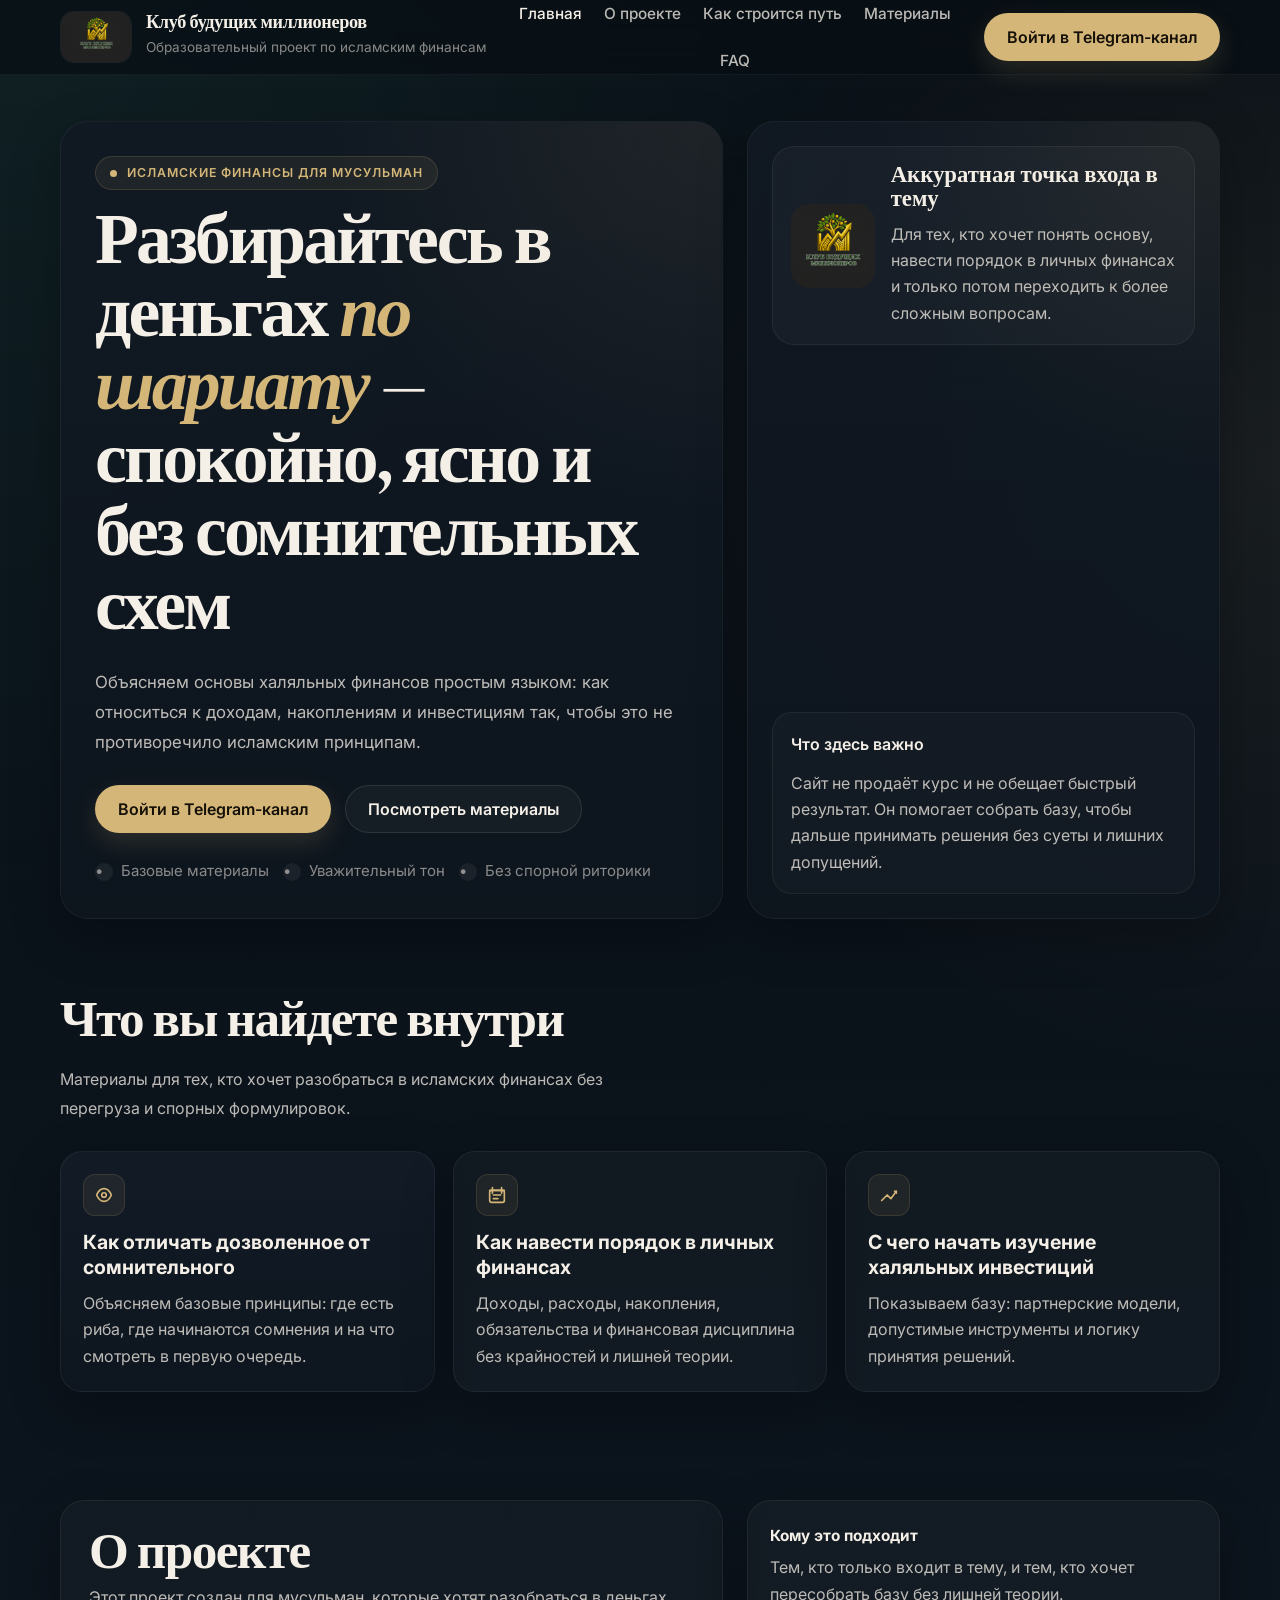
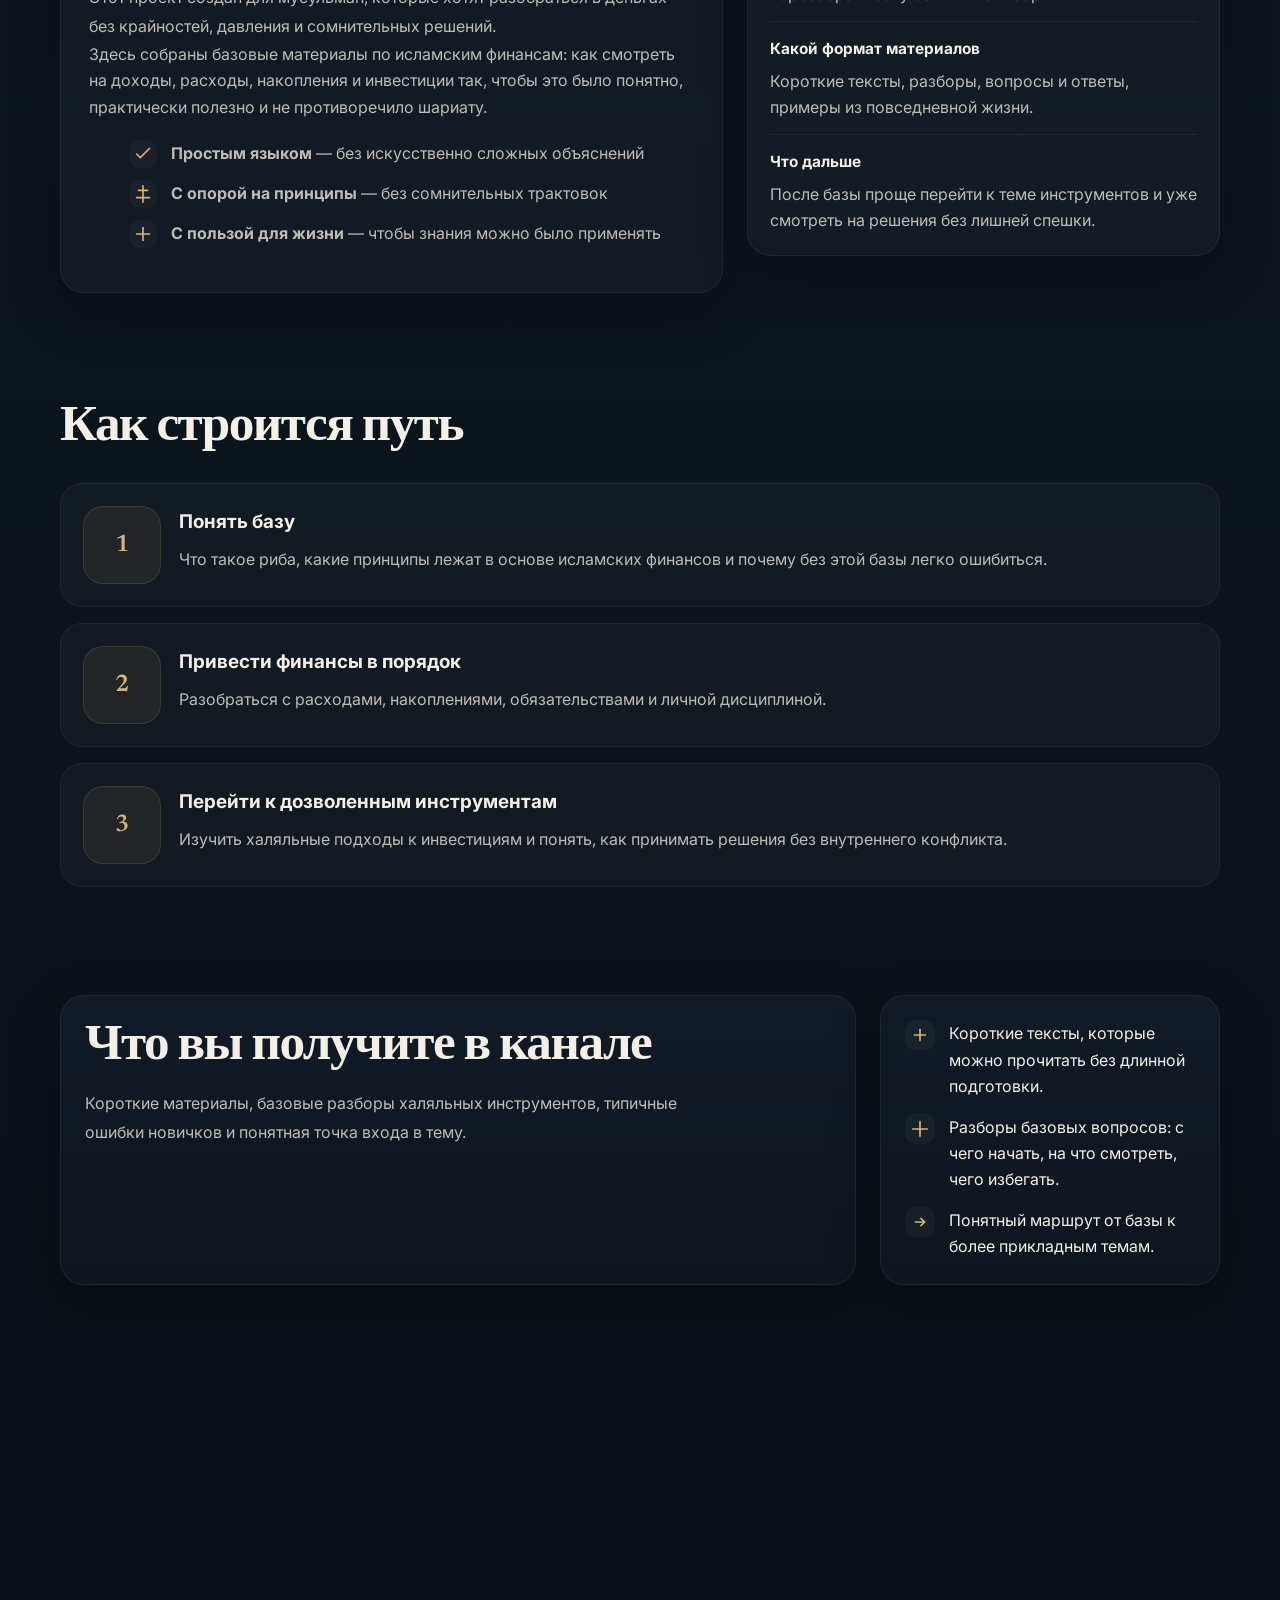
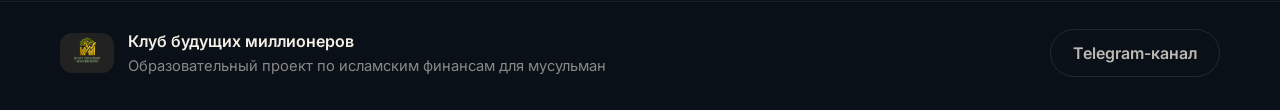
==== commit 9454b621: "Add files via upload" ====
--- a/index.html
+++ b/index.html
@@ -4,249 +4,229 @@
   <meta charset="UTF-8">
   <meta name="viewport" content="width=device-width, initial-scale=1.0">
   <title>Клуб будущих миллионеров — исламские финансы для мусульман</title>
-  <meta name="description" content="Образовательный проект по исламским финансам для мусульман: доходы, накопления, инвестиции и разбор базовых принципов простым языком.">
+  <meta name="description" content="Образовательный проект по исламским финансам для мусульман: основы халяльных финансов, материалы, FAQ и Telegram-канал.">
   <meta property="og:title" content="Клуб будущих миллионеров">
-  <meta property="og:description" content="Исламские финансы для мусульман: понятный вход в тему через Telegram-канал и базовые материалы.">
+  <meta property="og:description" content="Исламские финансы для мусульман: аккуратная база, материалы и вход в тему через Telegram-канал.">
+  <meta property="og:image" content="logo.png">
   <meta property="og:type" content="website">
-  <meta property="og:image" content="logo.png">
-  <meta name="theme-color" content="#0f1720">
-  <link rel="icon" type="image/png" href="favicon.png">
+  <link rel="icon" href="logo.png">
   <link rel="preconnect" href="https://fonts.googleapis.com">
   <link rel="preconnect" href="https://fonts.gstatic.com" crossorigin>
-  <link href="https://fonts.googleapis.com/css2?family=Manrope:wght@400;500;600;700;800&family=Literata:opsz,wght@7..72,500;7..72,600;7..72,700&display=swap" rel="stylesheet">
+  <link href="https://fonts.googleapis.com/css2?family=Inter:wght@400;500;600;700&family=Newsreader:opsz,wght@6..72,500;6..72,600&display=swap" rel="stylesheet">
   <link rel="stylesheet" href="style.css">
 </head>
 <body>
-  <div class="site-shell">
-    <header class="site-header" id="top">
-      <div class="container header-row">
-        <a class="brand" href="#top" aria-label="К началу страницы">
-          <span class="brand-mark"><img src="logo.png" alt="Логотип проекта Клуб будущих миллионеров"></span>
-          <span class="brand-copy">
-            <strong>Клуб будущих миллионеров</strong>
-            <span>Образовательный проект по исламским финансам для мусульман</span>
-          </span>
+  <header class="site-header">
+    <div class="container">
+      <div class="nav">
+        <a class="brand" href="index.html" aria-label="На главную">
+          <img class="brand__logo" src="logo.png" alt="Логотип Клуба будущих миллионеров">
+          <div class="brand__copy">
+            <div class="brand__title">Клуб будущих миллионеров</div>
+            <div class="brand__subtitle">Образовательный проект по исламским финансам</div>
+          </div>
         </a>
-        <button class="menu-toggle" type="button" aria-expanded="false" aria-label="Открыть меню">
-          <span></span><span></span><span></span>
-        </button>
-        <nav class="site-nav" aria-label="Основная навигация">
-          <a href="#inside">Что внутри</a>
-          <a href="#about">О проекте</a>
-          <a href="#path">Как строится путь</a>
-          <a href="#channel">Что в канале</a>
-          <a href="#faq">FAQ</a>
-          <a class="nav-cta js-telegram-link" href="#">Войти в канал</a>
+        <nav class="nav__menu" aria-label="Основная навигация">
+          <a class="is-active" href="index.html">Главная</a>
+          <a href="about.html">О проекте</a>
+          <a href="path.html">Как строится путь</a>
+          <a href="materials.html">Материалы</a>
+          <a href="faq.html">FAQ</a>
         </nav>
-      </div>
-    </header>
-
-    <main>
-      <section class="hero section">
-        <div class="container hero-grid">
-          <div class="hero-copy reveal">
-            <p class="eyebrow">Исламские финансы для мусульман</p>
-            <h1>Разбирайтесь в деньгах по шариату — спокойно, ясно и без сомнительных схем</h1>
-            <p class="hero-text">Объясняем основы халяльных финансов простым языком: как относиться к доходам, накоплениям и инвестициям так, чтобы это не противоречило исламским принципам.</p>
-            <div class="hero-actions">
-              <a class="button button-primary js-telegram-link" href="#">Войти в Telegram-канал</a>
-              <a class="button button-secondary" href="#inside">Посмотреть материалы</a>
-            </div>
-          </div>
-          <aside class="hero-panel reveal reveal-delay-1" aria-label="Короткое описание формата">
-            <div class="panel-logo"><img src="logo.png" alt="Логотип проекта"></div>
-            <div class="hero-panel-body">
-              <p>Здесь не обещают быстрые результаты. Здесь помогают выстроить базовое понимание: что допустимо, на что смотреть в первую очередь и как принимать финансовые решения без постоянных сомнений.</p>
-            </div>
-          </aside>
-        </div>
-      </section>
-
-      <section class="section section-soft" id="inside">
-        <div class="container">
-          <div class="section-head reveal">
-            <span class="section-kicker">Что вы найдете внутри</span>
-            <h2>Что вы найдете внутри</h2>
-            <p>Материалы для тех, кто хочет разобраться в исламских финансах без перегруза и спорных формулировок.</p>
-          </div>
-          <div class="cards-grid cards-grid-varied">
-            <article class="info-card info-card-accent reveal">
-              <div class="icon-wrap">
-                <svg viewBox="0 0 24 24" aria-hidden="true"><path d="M4.75 7.75h14.5M7.75 12h8.5M9.75 16.25h4.5M6.5 3.75h11a2.75 2.75 0 0 1 2.75 2.75v11a2.75 2.75 0 0 1-2.75 2.75h-11a2.75 2.75 0 0 1-2.75-2.75v-11A2.75 2.75 0 0 1 6.5 3.75Z"/></svg>
-              </div>
-              <h3>Как отличать дозволенное от сомнительного</h3>
-              <p>Объясняем базовые принципы: где есть риба, где начинаются сомнения и на что смотреть в первую очередь.</p>
-            </article>
-            <article class="info-card reveal reveal-delay-1">
-              <div class="icon-wrap">
-                <svg viewBox="0 0 24 24" aria-hidden="true"><path d="M4.75 6.75h14.5v10.5H4.75zM8 3.75v3M16 3.75v3M8 17.25v3M16 17.25v3M3.75 12h16.5"/></svg>
-              </div>
-              <h3>Как навести порядок в личных финансах</h3>
-              <p>Доходы, расходы, накопления, обязательства и финансовая дисциплина без крайностей и лишней теории.</p>
-            </article>
-            <article class="info-card reveal reveal-delay-2">
-              <div class="icon-wrap">
-                <svg viewBox="0 0 24 24" aria-hidden="true"><path d="M5 18.25 11 12l3.5 3.5L19.25 9.5M16.25 9.5h3v3M6.75 4.75h10.5A2.5 2.5 0 0 1 19.75 7.25v9.5a2.5 2.5 0 0 1-2.5 2.5H6.75a2.5 2.5 0 0 1-2.5-2.5v-9.5a2.5 2.5 0 0 1 2.5-2.5Z"/></svg>
-              </div>
-              <h3>С чего начать изучение халяльных инвестиций</h3>
-              <p>Показываем базу: партнерские модели, допустимые инструменты и логику принятия решений.</p>
-            </article>
-          </div>
-        </div>
-      </section>
-
-      <section class="section" id="about">
-        <div class="container split-layout">
-          <div class="section-head align-left reveal">
-            <span class="section-kicker">О проекте</span>
-            <h2>О проекте</h2>
-            <p>Этот проект создан для мусульман, которые хотят разобраться в деньгах без крайностей, давления и сомнительных решений.</p>
-          </div>
-          <div class="about-panel reveal reveal-delay-1">
-            <p>Здесь собраны базовые материалы по исламским финансам: как смотреть на доходы, расходы, накопления и инвестиции так, чтобы это было понятно, практически полезно и не противоречило шариату.</p>
-            <ul class="benefit-list">
-              <li>
-                <span class="list-icon" aria-hidden="true">
-                  <svg viewBox="0 0 24 24"><path d="M5.75 12.25 9.5 16l8.75-8.75M12 21a9 9 0 1 0 0-18 9 9 0 0 0 0 18Z"/></svg>
-                </span>
-                <div>
-                  <strong>Простым языком</strong>
-                  <p>Без искусственно сложных объяснений</p>
-                </div>
-              </li>
-              <li>
-                <span class="list-icon" aria-hidden="true">
-                  <svg viewBox="0 0 24 24"><path d="M7.75 12.25 10.5 15l5.75-5.75M12 3.75l7 3v5.25c0 3.87-2.38 7.37-6 8.62-3.62-1.25-6-4.75-6-8.62V6.75l7-3Z"/></svg>
-                </span>
-                <div>
-                  <strong>С опорой на принципы</strong>
-                  <p>Без сомнительных трактовок</p>
-                </div>
-              </li>
-              <li>
-                <span class="list-icon" aria-hidden="true">
-                  <svg viewBox="0 0 24 24"><path d="M6.25 19.25h11.5M7.5 16.25V9.5a4.5 4.5 0 1 1 9 0v6.75M12 6.5V4.75"/></svg>
-                </span>
-                <div>
-                  <strong>С пользой для жизни</strong>
-                  <p>Чтобы знания можно было применять</p>
-                </div>
-              </li>
-            </ul>
-          </div>
-        </div>
-      </section>
-
-      <section class="section section-soft" id="path">
-        <div class="container">
-          <div class="section-head reveal">
-            <span class="section-kicker">Как строится путь</span>
-            <h2>Как строится путь</h2>
-          </div>
-          <div class="path-layout">
-            <article class="path-step reveal">
-              <span class="path-number">01</span>
+        <div class="nav__actions">
+          <a class="btn btn--primary" data-telegram-link target="_blank" rel="noopener">Войти в Telegram-канал</a>
+          <button class="nav-toggle" type="button" aria-label="Открыть меню">☰</button>
+        </div>
+      </div>
+    </div>
+  </header>
+
+  <main>
+    <section class="hero">
+      <div class="container hero__grid">
+        <div class="hero__copy reveal">
+          <span class="eyebrow">Исламские финансы для мусульман</span>
+          <h1>Разбирайтесь в деньгах <span class="accent">по шариату</span> — спокойно, ясно и без сомнительных схем</h1>
+          <p class="hero__lead">Объясняем основы халяльных финансов простым языком: как относиться к доходам, накоплениям и инвестициям так, чтобы это не противоречило исламским принципам.</p>
+          <div class="hero__actions">
+            <a class="btn btn--primary" data-telegram-link target="_blank" rel="noopener">Войти в Telegram-канал</a>
+            <a class="btn btn--secondary" href="materials.html">Посмотреть материалы</a>
+          </div>
+          <div class="hero__meta" aria-label="Краткая характеристика проекта">
+            <span><span class="icon-dot">•</span>Базовые материалы</span>
+            <span><span class="icon-dot">•</span>Уважительный тон</span>
+            <span><span class="icon-dot">•</span>Без спорной риторики</span>
+          </div>
+        </div>
+        <aside class="hero__aside reveal">
+          <div class="summary-card">
+            <img src="logo.png" alt="Логотип клуба">
+            <div>
+              <h2>Аккуратная точка входа в тему</h2>
+              <p>Для тех, кто хочет понять основу, навести порядок в личных финансах и только потом переходить к более сложным вопросам.</p>
+            </div>
+          </div>
+          <div class="summary-note">
+            <strong>Что здесь важно</strong>
+            <p>Сайт не продаёт курс и не обещает быстрый результат. Он помогает собрать базу, чтобы дальше принимать решения без суеты и лишних допущений.</p>
+          </div>
+        </aside>
+      </div>
+    </section>
+
+    <section class="section section--tight">
+      <div class="container">
+        <div class="section-head reveal">
+          <h2 class="section-title">Что вы найдете внутри</h2>
+          <p class="section-subtitle">Материалы для тех, кто хочет разобраться в исламских финансах без перегруза и спорных формулировок.</p>
+        </div>
+        <div class="grid-3">
+          <article class="card card--soft reveal">
+            <div class="card__icon" aria-hidden="true">
+              <svg viewBox="0 0 24 24"><path d="M4 12c2-5 5-7 8-7s6 2 8 7c-2 5-5 7-8 7s-6-2-8-7Z"></path><circle cx="12" cy="12" r="2.5"></circle></svg>
+            </div>
+            <h3>Как отличать дозволенное от сомнительного</h3>
+            <p>Объясняем базовые принципы: где есть риба, где начинаются сомнения и на что смотреть в первую очередь.</p>
+          </article>
+          <article class="card reveal">
+            <div class="card__icon" aria-hidden="true">
+              <svg viewBox="0 0 24 24"><path d="M4 7h16"></path><path d="M7 4v6"></path><path d="M17 4v6"></path><rect x="4" y="7" width="16" height="13" rx="2"></rect><path d="M8 12h8"></path><path d="M8 16h5"></path></svg>
+            </div>
+            <h3>Как навести порядок в личных финансах</h3>
+            <p>Доходы, расходы, накопления, обязательства и финансовая дисциплина без крайностей и лишней теории.</p>
+          </article>
+          <article class="card reveal">
+            <div class="card__icon" aria-hidden="true">
+              <svg viewBox="0 0 24 24"><path d="M4 18 10 12l4 4 6-8"></path><path d="M18 8h2v2"></path></svg>
+            </div>
+            <h3>С чего начать изучение халяльных инвестиций</h3>
+            <p>Показываем базу: партнерские модели, допустимые инструменты и логику принятия решений.</p>
+          </article>
+        </div>
+      </div>
+    </section>
+
+    <section class="section">
+      <div class="container about-layout">
+        <div class="copy-block reveal">
+          <div class="section-head" style="margin-bottom:0">
+            <h2 class="section-title">О проекте</h2>
+            <p class="section-subtitle">Этот проект создан для мусульман, которые хотят разобраться в деньгах без крайностей, давления и сомнительных решений.</p>
+          </div>
+          <p>Здесь собраны базовые материалы по исламским финансам: как смотреть на доходы, расходы, накопления и инвестиции так, чтобы это было понятно, практически полезно и не противоречило шариату.</p>
+          <ul class="point-list">
+            <li>
+              <span class="icon-line" aria-hidden="true"><svg viewBox="0 0 24 24"><path d="m5 12 4 4L19 6"></path></svg></span>
+              <span><strong>Простым языком</strong> — без искусственно сложных объяснений</span>
+            </li>
+            <li>
+              <span class="icon-line" aria-hidden="true"><svg viewBox="0 0 24 24"><path d="M12 3v18"></path><path d="M7 8h10"></path><path d="M5 16h14"></path></svg></span>
+              <span><strong>С опорой на принципы</strong> — без сомнительных трактовок</span>
+            </li>
+            <li>
+              <span class="icon-line" aria-hidden="true"><svg viewBox="0 0 24 24"><path d="M5 12h14"></path><path d="M12 5v14"></path></svg></span>
+              <span><strong>С пользой для жизни</strong> — чтобы знания можно было применять</span>
+            </li>
+          </ul>
+        </div>
+        <aside class="rail reveal">
+          <div class="rail__item">
+            <strong>Кому это подходит</strong>
+            <span>Тем, кто только входит в тему, и тем, кто хочет пересобрать базу без лишней теории.</span>
+          </div>
+          <div class="rail__item">
+            <strong>Какой формат материалов</strong>
+            <span>Короткие тексты, разборы, вопросы и ответы, примеры из повседневной жизни.</span>
+          </div>
+          <div class="rail__item">
+            <strong>Что дальше</strong>
+            <span>После базы проще перейти к теме инструментов и уже смотреть на решения без лишней спешки.</span>
+          </div>
+        </aside>
+      </div>
+    </section>
+
+    <section class="section section--tight">
+      <div class="container">
+        <div class="section-head reveal">
+          <h2 class="section-title">Как строится путь</h2>
+        </div>
+        <div class="steps">
+          <article class="step reveal">
+            <div class="step__num">1</div>
+            <div>
               <h3>Понять базу</h3>
               <p>Что такое риба, какие принципы лежат в основе исламских финансов и почему без этой базы легко ошибиться.</p>
-            </article>
-            <article class="path-step reveal reveal-delay-1">
-              <span class="path-number">02</span>
+            </div>
+          </article>
+          <article class="step reveal">
+            <div class="step__num">2</div>
+            <div>
               <h3>Привести финансы в порядок</h3>
               <p>Разобраться с расходами, накоплениями, обязательствами и личной дисциплиной.</p>
-            </article>
-            <article class="path-step reveal reveal-delay-2">
-              <span class="path-number">03</span>
+            </div>
+          </article>
+          <article class="step reveal">
+            <div class="step__num">3</div>
+            <div>
               <h3>Перейти к дозволенным инструментам</h3>
               <p>Изучить халяльные подходы к инвестициям и понять, как принимать решения без внутреннего конфликта.</p>
-            </article>
-          </div>
-        </div>
-      </section>
-
-      <section class="section" id="channel">
-        <div class="container channel-layout">
-          <div class="section-head align-left reveal">
-            <span class="section-kicker">Что вы получите в канале</span>
-            <h2>Что вы получите в канале</h2>
-            <p>Короткие материалы, базовые разборы халяльных инструментов, типичные ошибки новичков и понятная точка входа в тему.</p>
-          </div>
-          <div class="channel-panel reveal reveal-delay-1">
-            <div class="channel-row">
-              <span class="channel-icon" aria-hidden="true">
-                <svg viewBox="0 0 24 24"><path d="M5.75 5.75h12.5v12.5H5.75zM8.75 9h6.5M8.75 12h6.5M8.75 15h4"/></svg>
-              </span>
-              <div>
-                <strong>Короткие объяснения</strong>
-                <p>Материалы без тяжёлой терминологии и длинных вступлений.</p>
-              </div>
-            </div>
-            <div class="channel-row">
-              <span class="channel-icon" aria-hidden="true">
-                <svg viewBox="0 0 24 24"><path d="M4.75 12h14.5M12 4.75v14.5M7 7l10 10"/></svg>
-              </span>
-              <div>
-                <strong>Разбор типичных ошибок</strong>
-                <p>На что люди часто не смотрят в самом начале и почему это важно.</p>
-              </div>
-            </div>
-            <div class="channel-row">
-              <span class="channel-icon" aria-hidden="true">
-                <svg viewBox="0 0 24 24"><path d="M7.5 12.25 10.5 15l6-6M12 21a9 9 0 1 0 0-18 9 9 0 0 0 0 18Z"/></svg>
-              </span>
-              <div>
-                <strong>Точка входа в тему</strong>
-                <p>Чтобы не собирать знания по кускам и не путаться в подходах.</p>
-              </div>
-            </div>
-          </div>
-        </div>
-      </section>
-
-      <section class="section section-soft" id="faq">
-        <div class="container faq-layout">
-          <div class="section-head align-left reveal">
-            <span class="section-kicker">FAQ</span>
-            <h2>Частые вопросы</h2>
-          </div>
-          <div class="faq-list">
-            <details class="faq-item reveal" open>
-              <summary>Для кого этот проект?</summary>
-              <p>Для мусульман, которые хотят разобраться в базовых вопросах денег, накоплений и инвестиций без перегруза и спорных трактовок.</p>
-            </details>
-            <details class="faq-item reveal reveal-delay-1">
-              <summary>Нужна ли предварительная подготовка?</summary>
-              <p>Нет. Материалы рассчитаны на тех, кто только начинает входить в тему и хочет сначала выстроить базовое понимание.</p>
-            </details>
-            <details class="faq-item reveal reveal-delay-2">
-              <summary>Это обучение или инвестиционные рекомендации?</summary>
-              <p>Это образовательный проект. Он помогает разобраться в принципах и подходах, а не даёт персональные финансовые рекомендации.</p>
-            </details>
-          </div>
-        </div>
-      </section>
-
-      <section class="section final-cta">
-        <div class="container final-cta-box reveal">
-          <div>
-            <span class="section-kicker">Начните с простого и понятного входа в тему</span>
-            <h2>Начните с простого и понятного входа в тему</h2>
-            <p>Если хотите последовательно разобраться в исламских финансах, начните с материалов в Telegram-канале.</p>
-          </div>
-          <a class="button button-primary js-telegram-link" href="#">Перейти в Telegram-канал</a>
-        </div>
-      </section>
-    </main>
-
-    <footer class="site-footer">
-      <div class="container footer-row">
+            </div>
+          </article>
+        </div>
+      </div>
+    </section>
+
+    <section class="section">
+      <div class="container channel">
+        <div class="channel__box reveal">
+          <div class="section-head" style="margin-bottom:0">
+            <h2 class="section-title">Что вы получите в канале</h2>
+            <p class="section-subtitle">Короткие материалы, базовые разборы халяльных инструментов, типичные ошибки новичков и понятная точка входа в тему.</p>
+          </div>
+        </div>
+        <div class="channel__box reveal">
+          <div class="channel__items">
+            <div class="channel__item">
+              <span class="icon-line" aria-hidden="true"><svg viewBox="0 0 24 24"><path d="M12 6v12"></path><path d="M6 12h12"></path></svg></span>
+              <div>Короткие тексты, которые можно прочитать без длинной подготовки.</div>
+            </div>
+            <div class="channel__item">
+              <span class="icon-line" aria-hidden="true"><svg viewBox="0 0 24 24"><path d="M4 12h16"></path><path d="M12 4v16"></path></svg></span>
+              <div>Разборы базовых вопросов: с чего начать, на что смотреть, чего избегать.</div>
+            </div>
+            <div class="channel__item">
+              <span class="icon-line" aria-hidden="true"><svg viewBox="0 0 24 24"><path d="M7 12h10"></path><path d="m13 8 4 4-4 4"></path></svg></span>
+              <div>Понятный маршрут от базы к более прикладным темам.</div>
+            </div>
+          </div>
+        </div>
+      </div>
+    </section>
+
+    <section class="section section--tight">
+      <div class="container cta-band reveal">
         <div>
-          <strong>Клуб будущих миллионеров</strong>
-          <p>Образовательный проект по исламским финансам для мусульман</p>
-        </div>
-        <a class="footer-link js-telegram-link" href="#">Telegram-канал</a>
-      </div>
-    </footer>
-  </div>
+          <h2>Начните с простого и понятного входа в тему</h2>
+          <p>Если хотите последовательно разобраться в исламских финансах, начните с материалов в Telegram-канале.</p>
+        </div>
+        <a class="btn btn--primary" data-telegram-link target="_blank" rel="noopener">Перейти в Telegram-канал</a>
+      </div>
+    </section>
+  </main>
+
+  <footer class="footer">
+    <div class="container footer__row">
+      <div class="footer__brand">
+        <img src="logo.png" alt="Логотип клуба">
+        <div>
+          <div class="footer__name">Клуб будущих миллионеров</div>
+          <div class="footer__note">Образовательный проект по исламским финансам для мусульман</div>
+        </div>
+      </div>
+      <a class="btn btn--quiet" data-telegram-link target="_blank" rel="noopener">Telegram-канал</a>
+    </div>
+  </footer>
 
   <script src="main.js"></script>
 </body>
--- a/style.css
+++ b/style.css
@@ -1,19 +1,22 @@
 :root {
-  --bg: #0f1720;
-  --bg-soft: #142130;
-  --panel: rgba(20, 33, 48, 0.78);
-  --panel-strong: rgba(17, 28, 40, 0.9);
-  --line: rgba(199, 178, 117, 0.18);
-  --line-strong: rgba(199, 178, 117, 0.28);
-  --text: #edf1f4;
-  --text-soft: rgba(237, 241, 244, 0.78);
-  --text-muted: rgba(237, 241, 244, 0.56);
-  --accent: #c7b275;
-  --accent-soft: #8ea497;
-  --shadow: 0 20px 55px rgba(4, 10, 18, 0.34);
-  --r-sm: 14px;
-  --r-md: 20px;
-  --r-lg: 28px;
+  --bg: #0b1117;
+  --bg-2: #0f1821;
+  --panel: rgba(17, 25, 35, 0.82);
+  --panel-2: rgba(20, 31, 42, 0.92);
+  --surface: rgba(255,255,255,0.03);
+  --line: rgba(212, 182, 120, 0.16);
+  --line-strong: rgba(212, 182, 120, 0.3);
+  --text: #f4efe7;
+  --text-soft: rgba(244,239,231,0.76);
+  --text-muted: rgba(244,239,231,0.54);
+  --accent: #d4b678;
+  --accent-soft: rgba(212,182,120,0.12);
+  --emerald: #2c6a59;
+  --shadow: 0 18px 50px rgba(0,0,0,0.26);
+  --radius-xl: 28px;
+  --radius-lg: 22px;
+  --radius-md: 18px;
+  --radius-sm: 14px;
   --space-1: 8px;
   --space-2: 12px;
   --space-3: 16px;
@@ -21,479 +24,279 @@
   --space-5: 32px;
   --space-6: 48px;
   --space-7: 64px;
-  --container: 1180px;
-}
-
+  --space-8: 88px;
+  --container: 1160px;
+  --nav-h: 74px;
+}
 * { box-sizing: border-box; }
 html { scroll-behavior: smooth; }
 body {
   margin: 0;
-  font-family: 'Manrope', system-ui, sans-serif;
+  font-family: "Inter", system-ui, sans-serif;
   color: var(--text);
   background:
-    radial-gradient(circle at top left, rgba(33, 91, 74, 0.16), transparent 26%),
-    radial-gradient(circle at top right, rgba(199, 178, 117, 0.08), transparent 18%),
-    linear-gradient(180deg, #0d151d, #122031 42%, #101923 100%);
-  line-height: 1.6;
-}
+    radial-gradient(circle at top left, rgba(44,106,89,0.18), transparent 26%),
+    radial-gradient(circle at 100% 14%, rgba(212,182,120,0.08), transparent 20%),
+    linear-gradient(180deg, #091017 0%, #0c141d 52%, #0a1017 100%);
+  line-height: 1.65;
+  overflow-x: hidden;
+}
+body::before {
+  content: "";
+  position: fixed;
+  inset: 0;
+  pointer-events: none;
+  background:
+    linear-gradient(rgba(255,255,255,0.015) 1px, transparent 1px),
+    linear-gradient(90deg, rgba(255,255,255,0.015) 1px, transparent 1px);
+  background-size: 96px 96px;
+  mask-image: radial-gradient(circle at center, rgba(0,0,0,0.72), transparent 84%);
+  opacity: .42;
+}
+img { display: block; max-width: 100%; }
 a { color: inherit; text-decoration: none; }
-img { display: block; max-width: 100%; }
-button { font: inherit; }
-.site-shell { overflow: clip; }
-.container { width: min(calc(100% - 40px), var(--container)); margin: 0 auto; }
-.section { padding: var(--space-7) 0; }
-.section-soft { position: relative; }
-.section-soft::before {
-  content: '';
-  position: absolute;
-  inset: 20px 0;
-  background: linear-gradient(180deg, rgba(20, 33, 48, 0.35), rgba(20, 33, 48, 0.1));
-  pointer-events: none;
-}
-.section > .container,
-.section-soft > .container { position: relative; z-index: 1; }
-
+button, input, textarea { font: inherit; }
+.container { width: min(var(--container), calc(100% - 40px)); margin: 0 auto; }
 .site-header {
-  position: sticky;
-  top: 0;
-  z-index: 50;
-  background: rgba(11, 18, 26, 0.82);
+  position: sticky; top: 0; z-index: 90;
   backdrop-filter: blur(18px);
+  background: rgba(8, 14, 20, 0.72);
   border-bottom: 1px solid rgba(255,255,255,0.05);
 }
-.header-row {
-  display: flex;
+.site-header.is-scrolled { background: rgba(8, 14, 20, 0.92); }
+.nav {
+  min-height: var(--nav-h);
+  display: grid;
+  grid-template-columns: auto 1fr auto;
+  gap: 20px;
   align-items: center;
-  justify-content: space-between;
-  gap: var(--space-4);
-  min-height: 78px;
 }
 .brand {
-  display: inline-flex;
-  align-items: center;
-  gap: var(--space-3);
-  min-width: 0;
-}
-.brand-mark {
-  width: 58px;
-  height: 58px;
-  border-radius: 18px;
-  border: 1px solid var(--line);
-  background: linear-gradient(180deg, rgba(255,255,255,0.02), rgba(255,255,255,0));
-  display: grid;
-  place-items: center;
-  overflow: hidden;
-  flex: 0 0 auto;
-}
-.brand-mark img {
-  width: 82%;
-  height: 82%;
-  object-fit: contain;
-}
-.brand-copy {
-  display: grid;
-  gap: 3px;
-  min-width: 0;
-}
-.brand-copy strong {
-  font-family: 'Literata', serif;
-  font-size: 1.12rem;
+  display: flex; align-items: center; gap: 14px; min-width: 0;
+}
+.brand__logo {
+  width: 72px; height: 52px; object-fit: cover; object-position: center;
+  border-radius: 14px; background: #0d1319; border: 1px solid rgba(255,255,255,0.06);
+}
+.brand__copy { min-width: 0; }
+.brand__title {
+  margin: 0;
+  font: 600 1.14rem/1.04 "Newsreader", serif;
+  letter-spacing: -0.02em;
+  color: var(--text);
+}
+.brand__subtitle { margin-top: 2px; font-size: .85rem; color: var(--text-muted); }
+.nav__menu {
+  display: flex; justify-content: center; align-items: center; gap: 22px; flex-wrap: wrap;
+}
+.nav__menu a {
+  color: var(--text-soft); font-size: .96rem; font-weight: 500;
+}
+.nav__menu a:hover, .nav__menu a.is-active { color: var(--text); }
+.nav__actions { display: flex; align-items: center; gap: 10px; }
+.nav-toggle {
+  display: none; width: 42px; height: 42px; border-radius: 12px; border: 1px solid rgba(255,255,255,.08);
+  background: rgba(255,255,255,.04); color: var(--text);
+}
+.btn {
+  display: inline-flex; align-items: center; justify-content: center; gap: 10px;
+  min-height: 48px; padding: 0 22px; border-radius: 999px; border: 1px solid transparent;
+  transition: transform .2s ease, border-color .2s ease, background .2s ease, box-shadow .2s ease;
   font-weight: 600;
-  color: var(--text);
-}
-.brand-copy span {
-  color: var(--text-muted);
-  font-size: 0.88rem;
-  max-width: 340px;
-}
-.site-nav {
-  display: flex;
-  align-items: center;
-  gap: 20px;
-  flex-wrap: wrap;
-  justify-content: flex-end;
-}
-.site-nav a {
-  color: var(--text-soft);
-  font-size: 0.95rem;
-  transition: color .18s ease, opacity .18s ease;
-}
-.site-nav a:hover,
-.site-nav a:focus-visible { color: var(--text); }
-.nav-cta {
-  padding: 12px 18px;
-  border-radius: 999px;
-  border: 1px solid var(--line-strong);
-  background: rgba(199, 178, 117, 0.1);
-  color: var(--text) !important;
-}
-.menu-toggle {
-  display: none;
-  width: 44px;
-  height: 44px;
-  border: 1px solid var(--line);
-  background: transparent;
-  border-radius: 14px;
-  padding: 0;
-  cursor: pointer;
-}
-.menu-toggle span {
-  display: block;
-  width: 18px;
-  height: 2px;
-  background: var(--text);
-  margin: 4px auto;
-  border-radius: 999px;
-}
-
-.hero {
-  padding-top: 54px;
-  padding-bottom: 52px;
-}
-.hero-grid {
-  display: grid;
-  grid-template-columns: minmax(0, 1.2fr) 360px;
-  gap: var(--space-5);
-  align-items: center;
-}
-.eyebrow,
-.section-kicker {
-  display: inline-block;
-  font-size: 0.82rem;
-  letter-spacing: 0.09em;
-  text-transform: uppercase;
-  color: var(--accent);
-  margin-bottom: var(--space-3);
-}
-.hero h1,
-.section-head h2,
-.final-cta-box h2 {
-  margin: 0;
-  font-family: 'Literata', serif;
-  font-weight: 600;
-  line-height: 1.06;
-  letter-spacing: -0.03em;
-}
-.hero h1 {
-  font-size: clamp(2.65rem, 5vw, 4.8rem);
+}
+.btn:hover { transform: translateY(-1px); }
+.btn--primary {
+  background: var(--accent); color: #151008; box-shadow: 0 10px 26px rgba(212,182,120,.16);
+}
+.btn--secondary {
+  background: rgba(255,255,255,.035); border-color: rgba(255,255,255,.1); color: var(--text);
+}
+.btn--quiet {
+  background: transparent; border-color: rgba(255,255,255,.1); color: var(--text-soft);
+}
+.btn--full { width: 100%; }
+main { position: relative; z-index: 1; }
+.hero { padding: 46px 0 34px; }
+.hero__grid {
+  display: grid; grid-template-columns: minmax(0, 1.05fr) minmax(320px, .75fr); gap: 24px; align-items: stretch;
+}
+.hero__copy, .hero__aside, .page-hero, .panel {
+  background: linear-gradient(180deg, rgba(17,25,35,.9), rgba(14,21,30,.94));
+  border: 1px solid rgba(255,255,255,.05);
+  box-shadow: var(--shadow);
+  border-radius: var(--radius-xl);
+  position: relative; overflow: hidden;
+}
+.hero__copy::before, .hero__aside::before, .page-hero::before, .panel::before {
+  content: ""; position: absolute; inset: 0; pointer-events: none;
+  background: radial-gradient(circle at top right, rgba(212,182,120,.08), transparent 38%);
+}
+.hero__copy { padding: 34px; }
+.eyebrow {
+  display: inline-flex; align-items: center; gap: 10px; min-height: 34px; padding: 0 14px;
+  border-radius: 999px; background: rgba(212,182,120,.08); border: 1px solid var(--line);
+  color: var(--accent); font-size: .77rem; letter-spacing: .08em; text-transform: uppercase; font-weight: 600;
+}
+.eyebrow::before { content: ""; width: 7px; height: 7px; border-radius: 50%; background: currentColor; }
+.hero h1, .page-hero h1 {
+  margin: 20px 0 0; font-family: "Newsreader", serif; font-weight: 600;
+  font-size: clamp(2.6rem, 5.6vw, 4.8rem); letter-spacing: -0.04em; line-height: 1.02;
   max-width: 12ch;
 }
-.hero-text,
-.section-head p,
-.about-panel p,
-.path-step p,
-.channel-row p,
-.faq-item p,
-.final-cta-box p {
-  color: var(--text-soft);
-}
-.hero-text {
-  margin: var(--space-4) 0 0;
-  max-width: 60ch;
-  font-size: 1.05rem;
-}
-.hero-actions {
-  display: flex;
-  gap: var(--space-3);
-  flex-wrap: wrap;
-  margin-top: var(--space-5);
-}
-.button {
-  display: inline-flex;
-  align-items: center;
-  justify-content: center;
-  min-height: 54px;
-  padding: 0 22px;
-  border-radius: 999px;
-  border: 1px solid transparent;
-  font-weight: 700;
-  transition: transform .18s ease, border-color .18s ease, background .18s ease;
-}
-.button:hover,
-.button:focus-visible { transform: translateY(-1px); }
-.button-primary {
-  background: var(--accent);
-  color: #15202d;
-}
-.button-secondary {
-  border-color: var(--line-strong);
-  color: var(--text);
-  background: rgba(255,255,255,0.02);
-}
-.hero-panel {
-  border: 1px solid var(--line);
-  background: linear-gradient(180deg, rgba(255,255,255,0.02), rgba(255,255,255,0));
-  border-radius: var(--r-lg);
-  padding: var(--space-4);
-  box-shadow: var(--shadow);
-}
-.panel-logo {
-  width: 86px;
-  height: 86px;
-  border-radius: 22px;
-  border: 1px solid var(--line);
-  background: rgba(255,255,255,0.02);
-  display: grid;
-  place-items: center;
-  overflow: hidden;
-  margin-bottom: var(--space-4);
-}
-.panel-logo img { width: 82%; height: 82%; object-fit: contain; }
-.hero-panel p {
-  margin: 0;
-  color: var(--text-soft);
-  font-size: 0.98rem;
-}
-
-.section-head {
-  max-width: 720px;
-  margin-bottom: var(--space-5);
-  text-align: center;
-}
-.section-head.align-left { text-align: left; }
-.section-head h2 { font-size: clamp(2rem, 4vw, 3.3rem); }
-.section-head p { margin: var(--space-3) 0 0; font-size: 1rem; }
-.split-layout,
-.channel-layout {
-  display: grid;
-  grid-template-columns: minmax(0, 0.9fr) minmax(0, 1.1fr);
-  gap: var(--space-5);
-  align-items: start;
-}
-.cards-grid {
-  display: grid;
-  gap: var(--space-4);
-}
-.cards-grid-varied {
-  grid-template-columns: 1.15fr 0.95fr 0.95fr;
-  align-items: stretch;
-}
-.info-card,
-.about-panel,
-.path-step,
-.channel-panel,
-.faq-item,
-.final-cta-box {
-  border-radius: var(--r-md);
-  border: 1px solid var(--line);
-  background: var(--panel);
-  box-shadow: var(--shadow);
-}
-.info-card {
-  padding: 28px;
-  min-height: 100%;
-}
-.info-card-accent {
-  background: linear-gradient(180deg, rgba(26, 44, 65, 0.92), rgba(18, 30, 43, 0.92));
-}
-.icon-wrap,
-.channel-icon,
-.list-icon {
-  width: 42px;
-  height: 42px;
-  border-radius: 14px;
-  display: grid;
-  place-items: center;
-  border: 1px solid var(--line-strong);
-  background: rgba(199, 178, 117, 0.06);
-  color: var(--accent);
-}
-.icon-wrap svg,
-.channel-icon svg,
-.list-icon svg {
-  width: 22px;
-  height: 22px;
-  fill: none;
-  stroke: currentColor;
-  stroke-width: 1.8;
-  stroke-linecap: round;
-  stroke-linejoin: round;
-}
-.info-card h3,
-.path-step h3,
-.channel-row strong,
-.faq-item summary,
-.about-panel strong {
-  margin: 18px 0 10px;
-  font-size: 1.1rem;
-  line-height: 1.35;
-}
-.info-card p,
-.about-panel p,
-.path-step p,
-.channel-row p,
-.faq-item p {
-  margin: 0;
-  font-size: 0.98rem;
-}
-.about-panel { padding: 28px; }
-.benefit-list {
-  list-style: none;
-  padding: 0;
-  margin: var(--space-5) 0 0;
-  display: grid;
-  gap: var(--space-3);
-}
-.benefit-list li {
-  display: grid;
-  grid-template-columns: 42px 1fr;
-  gap: var(--space-3);
-  align-items: start;
-}
-.benefit-list strong { display: block; margin: 0 0 4px; }
-.benefit-list p { margin: 0; color: var(--text-muted); }
-
-.path-layout {
-  display: grid;
-  grid-template-columns: repeat(3, minmax(0, 1fr));
-  gap: var(--space-4);
-}
-.path-step {
-  padding: 26px;
-}
-.path-number {
-  display: inline-block;
-  font-size: 0.8rem;
-  letter-spacing: 0.1em;
-  color: var(--accent);
-}
-.channel-panel {
-  padding: 20px;
-  display: grid;
-  gap: var(--space-3);
-}
-.channel-row {
-  display: grid;
-  grid-template-columns: 42px 1fr;
-  gap: var(--space-3);
-  align-items: start;
-  padding: 10px 0;
-}
-.channel-row strong { margin: 0 0 6px; display: block; }
-
-.faq-layout {
-  display: grid;
-  grid-template-columns: 0.9fr 1.1fr;
-  gap: var(--space-5);
-  align-items: start;
-}
-.faq-list { display: grid; gap: var(--space-3); }
+.hero h1 .accent, .page-hero h1 .accent, .section-title .accent { color: var(--accent); font-style: italic; }
+.hero__lead, .page-hero p {
+  margin: 18px 0 0; max-width: 60ch; font-size: 1.05rem; color: var(--text-soft); line-height: 1.8;
+}
+.hero__actions { display: flex; gap: 14px; flex-wrap: wrap; margin-top: 28px; }
+.hero__meta {
+  display: flex; align-items: center; gap: 14px; margin-top: 26px; color: var(--text-muted); font-size: .94rem;
+}
+.hero__meta span { display: inline-flex; align-items: center; gap: 8px; }
+.icon-dot { width: 18px; height: 18px; display: inline-grid; place-items: center; border-radius: 50%; background: rgba(255,255,255,.06); }
+.hero__aside { padding: 24px; display: flex; flex-direction: column; gap: 18px; justify-content: space-between; }
+.summary-card {
+  display: grid; grid-template-columns: 84px 1fr; gap: 16px; align-items: center;
+  padding: 18px; border-radius: 22px; background: rgba(255,255,255,.03); border: 1px solid rgba(255,255,255,.06);
+}
+.summary-card img { width: 84px; height: 84px; object-fit: cover; border-radius: 18px; background: #0f141a; }
+.summary-card h2 { margin: 0; font: 600 1.42rem/1.05 "Newsreader", serif; }
+.summary-card p { margin: 8px 0 0; color: var(--text-soft); }
+.summary-note {
+  display: grid; gap: 12px; padding: 18px; border-radius: 20px; border: 1px solid rgba(255,255,255,.06); background: rgba(255,255,255,.025);
+}
+.summary-note strong { font-weight: 600; }
+.summary-note p { margin: 0; color: var(--text-soft); }
+.section { padding: 64px 0; }
+.section--tight { padding: 44px 0; }
+.section-head { max-width: 720px; margin-bottom: 28px; }
+.section-kicker { color: var(--text-muted); font-size: .9rem; margin-bottom: 10px; }
+.section-title {
+  margin: 0; font: 600 clamp(2rem, 4vw, 3.3rem)/1.06 "Newsreader", serif; letter-spacing: -0.03em;
+}
+.section-subtitle { margin: 14px 0 0; color: var(--text-soft); font-size: 1rem; line-height: 1.8; max-width: 60ch; }
+.grid-3 { display: grid; grid-template-columns: repeat(3, minmax(0, 1fr)); gap: 18px; }
+.grid-2 { display: grid; grid-template-columns: repeat(2, minmax(0, 1fr)); gap: 18px; }
+.card {
+  background: rgba(255,255,255,.028); border: 1px solid rgba(255,255,255,.06); box-shadow: var(--shadow);
+  border-radius: 22px; padding: 22px;
+}
+.card--soft { background: linear-gradient(180deg, rgba(19,28,39,.92), rgba(15,22,31,.92)); }
+.card h3 { margin: 14px 0 10px; font-size: 1.22rem; line-height: 1.28; }
+.card p { margin: 0; color: var(--text-soft); }
+.card__icon {
+  width: 42px; height: 42px; border-radius: 12px; display: grid; place-items: center;
+  background: rgba(212,182,120,.08); border: 1px solid rgba(212,182,120,.14); color: var(--accent);
+}
+.card__icon svg, .icon-line svg { width: 22px; height: 22px; stroke: currentColor; fill: none; stroke-width: 1.8; stroke-linecap: round; stroke-linejoin: round; }
+.about-layout { display: grid; grid-template-columns: minmax(0, 1.05fr) minmax(280px, .75fr); gap: 24px; align-items: start; }
+.copy-block {
+  padding: 28px; border-radius: 24px; background: rgba(255,255,255,.026); border: 1px solid rgba(255,255,255,.06); box-shadow: var(--shadow);
+}
+.copy-block p { margin: 0; color: var(--text-soft); }
+.point-list { display: grid; gap: 12px; margin-top: 20px; }
+.point-list li {
+  list-style: none; display: grid; grid-template-columns: 28px 1fr; gap: 14px; align-items: start; color: var(--text-soft);
+}
+.point-list li .icon-line {
+  width: 28px; height: 28px; border-radius: 10px; display: grid; place-items: center; background: rgba(255,255,255,.035); color: var(--accent);
+}
+.rail {
+  display: grid; gap: 14px; padding: 22px; border-radius: 24px; background: rgba(255,255,255,.03); border: 1px solid rgba(255,255,255,.06); box-shadow: var(--shadow);
+}
+.rail__item { padding-bottom: 14px; border-bottom: 1px solid rgba(255,255,255,.06); }
+.rail__item:last-child { padding-bottom: 0; border-bottom: 0; }
+.rail__item strong { display: block; font-size: .96rem; color: var(--text); }
+.rail__item span { display: block; margin-top: 6px; color: var(--text-soft); }
+.steps { display: grid; gap: 16px; }
+.step {
+  display: grid; grid-template-columns: 78px 1fr; gap: 18px; align-items: start; padding: 22px;
+  border-radius: 22px; background: rgba(255,255,255,.03); border: 1px solid rgba(255,255,255,.06);
+}
+.step__num {
+  width: 78px; height: 78px; border-radius: 20px; display: grid; place-items: center; background: rgba(212,182,120,.08);
+  border: 1px solid rgba(212,182,120,.14); color: var(--accent); font: 600 1.5rem/1 "Newsreader", serif;
+}
+.step h3 { margin: 0; font-size: 1.18rem; }
+.step p { margin: 8px 0 0; color: var(--text-soft); }
+.channel {
+  display: grid; grid-template-columns: 1fr minmax(260px, 340px); gap: 24px; align-items: stretch;
+}
+.channel__box {
+  padding: 24px; border-radius: 24px; background: linear-gradient(180deg, rgba(18,27,38,.95), rgba(15,22,31,.95));
+  border: 1px solid rgba(255,255,255,.06); box-shadow: var(--shadow);
+}
+.channel__items { display: grid; gap: 14px; }
+.channel__item { display: grid; grid-template-columns: 30px 1fr; gap: 14px; align-items: start; }
+.channel__item .icon-line {
+  width: 30px; height: 30px; border-radius: 10px; display: grid; place-items: center; background: rgba(255,255,255,.04); color: var(--accent);
+}
+.cta-band {
+  display: grid; grid-template-columns: 1fr auto; gap: 18px; align-items: center; padding: 28px; border-radius: 26px;
+  background: linear-gradient(135deg, rgba(22,33,47,.96), rgba(15,23,31,.96)); border: 1px solid rgba(255,255,255,.06); box-shadow: var(--shadow);
+}
+.cta-band h2 { margin: 0; font: 600 clamp(1.8rem, 3vw, 2.6rem)/1.08 "Newsreader", serif; }
+.cta-band p { margin: 12px 0 0; color: var(--text-soft); max-width: 55ch; }
+.footer { padding: 26px 0 32px; border-top: 1px solid rgba(255,255,255,.06); }
+.footer__row { display: flex; justify-content: space-between; align-items: center; gap: 18px; flex-wrap: wrap; }
+.footer__brand { display: flex; align-items: center; gap: 14px; }
+.footer__brand img { width: 54px; height: 40px; object-fit: cover; border-radius: 12px; }
+.footer__name { font-weight: 600; }
+.footer__note { color: var(--text-muted); font-size: .92rem; }
+.page-hero { padding: 28px; margin: 38px 0 18px; }
+.page-hero h1 { max-width: 12ch; font-size: clamp(2.2rem, 4.8vw, 4rem); }
+.page-hero__crumbs { color: var(--text-muted); font-size: .92rem; }
+.editorial-grid { display: grid; gap: 16px; }
+.editorial-item {
+  display: grid; grid-template-columns: 90px 1fr auto; gap: 18px; align-items: start; padding: 22px;
+  border-radius: 22px; background: rgba(255,255,255,.03); border: 1px solid rgba(255,255,255,.06);
+}
+.editorial-item__tag { color: var(--accent); font-size: .88rem; }
+.editorial-item h3 { margin: 8px 0 8px; font-size: 1.22rem; }
+.editorial-item p { margin: 0; color: var(--text-soft); }
+.editorial-item__meta { color: var(--text-muted); white-space: nowrap; }
+.faq-list { display: grid; gap: 12px; }
 .faq-item {
-  padding: 0 22px;
-  overflow: hidden;
-}
-.faq-item summary {
-  list-style: none;
-  cursor: pointer;
-  margin: 0;
-  padding: 18px 0;
-  display: flex;
-  align-items: center;
-  justify-content: space-between;
-}
-.faq-item summary::-webkit-details-marker { display: none; }
-.faq-item summary::after {
-  content: '+';
-  color: var(--accent);
-  font-size: 1.3rem;
-  line-height: 1;
-  margin-left: var(--space-3);
-}
-.faq-item[open] summary::after { content: '–'; }
-.faq-item p {
-  padding: 0 0 18px;
-}
-
-.final-cta { padding-top: 56px; padding-bottom: 56px; }
-.final-cta-box {
-  padding: 34px;
-  display: flex;
-  align-items: center;
-  justify-content: space-between;
-  gap: var(--space-5);
-  background: linear-gradient(180deg, rgba(24, 39, 56, 0.95), rgba(15, 26, 38, 0.95));
-}
-.final-cta-box h2 { font-size: clamp(1.8rem, 3vw, 2.8rem); }
-.final-cta-box p { margin: 12px 0 0; max-width: 60ch; }
-
-.site-footer {
-  border-top: 1px solid rgba(255,255,255,0.06);
-  padding: 28px 0 42px;
-}
-.footer-row {
-  display: flex;
-  align-items: center;
-  justify-content: space-between;
-  gap: var(--space-4);
-}
-.footer-row strong {
-  display: block;
-  font-family: 'Literata', serif;
-  font-size: 1.08rem;
-}
-.footer-row p { margin: 6px 0 0; color: var(--text-muted); }
-.footer-link {
-  color: var(--text-soft);
-  border-bottom: 1px solid var(--line-strong);
-  padding-bottom: 2px;
-}
-
-.reveal {
-  opacity: 0;
-  transform: translateY(22px);
-  transition: opacity .65s ease, transform .65s ease;
-}
-.reveal.visible {
-  opacity: 1;
-  transform: translateY(0);
-}
-.reveal-delay-1 { transition-delay: .08s; }
-.reveal-delay-2 { transition-delay: .16s; }
-
-@media (max-width: 1080px) {
-  .site-nav { gap: 14px; }
-  .hero-grid,
-  .split-layout,
-  .channel-layout,
-  .faq-layout,
-  .cards-grid-varied,
-  .path-layout,
-  .final-cta-box {
-    grid-template-columns: 1fr;
+  background: rgba(255,255,255,.03); border: 1px solid rgba(255,255,255,.06); border-radius: 20px; overflow: hidden;
+}
+.faq-question {
+  width: 100%; text-align: left; display: flex; align-items: center; justify-content: space-between; gap: 20px;
+  padding: 18px 22px; background: transparent; border: 0; color: var(--text); cursor: pointer; font-weight: 600;
+}
+.faq-question svg { width: 18px; height: 18px; stroke: var(--accent); transition: transform .2s ease; }
+.faq-item.is-open .faq-question svg { transform: rotate(45deg); }
+.faq-answer { display: none; padding: 0 22px 20px; color: var(--text-soft); }
+.faq-item.is-open .faq-answer { display: block; }
+.reveal { opacity: 0; transform: translateY(20px); transition: opacity .55s ease, transform .55s ease; }
+.reveal.is-visible { opacity: 1; transform: none; }
+@media (max-width: 980px) {
+  .hero__grid, .about-layout, .channel, .grid-3, .grid-2, .cta-band { grid-template-columns: 1fr; }
+  .hero h1, .page-hero h1 { max-width: 14ch; }
+  .nav { grid-template-columns: auto auto; }
+  .nav__menu {
+    display: none; grid-column: 1 / -1; justify-content: flex-start; padding-bottom: 14px;
+    border-top: 1px solid rgba(255,255,255,.06); padding-top: 14px; margin-top: 6px;
   }
-  .hero h1 { max-width: none; }
-}
-
-@media (max-width: 820px) {
-  .header-row { min-height: 72px; }
-  .menu-toggle { display: inline-block; }
-  .site-nav {
-    position: absolute;
-    top: 100%;
-    left: 20px;
-    right: 20px;
-    background: rgba(11, 18, 26, 0.96);
-    border: 1px solid rgba(255,255,255,0.06);
-    border-radius: 18px;
-    padding: 14px;
-    display: none;
-    flex-direction: column;
-    align-items: stretch;
-    box-shadow: var(--shadow);
-  }
-  .site-nav.is-open { display: flex; }
-  .brand-copy span { display: none; }
-  .hero { padding-top: 36px; padding-bottom: 38px; }
+  .nav__menu.is-open { display: flex; }
+  .nav-toggle { display: inline-grid; place-items: center; }
+  .nav__actions .btn { display: none; }
+}
+@media (max-width: 720px) {
+  .container { width: min(var(--container), calc(100% - 24px)); }
+  .site-header { backdrop-filter: blur(12px); }
+  .hero { padding: 24px 0 24px; }
+  .hero__copy, .hero__aside, .page-hero, .copy-block, .rail, .channel__box, .cta-band, .card, .step, .editorial-item { padding: 20px; }
+  .summary-card { grid-template-columns: 64px 1fr; padding: 14px; }
+  .summary-card img { width: 64px; height: 64px; border-radius: 14px; }
+  .brand__logo { width: 58px; height: 42px; }
+  .brand__title { font-size: 1rem; }
+  .brand__subtitle { font-size: .78rem; }
   .section { padding: 48px 0; }
-  .container { width: min(calc(100% - 28px), var(--container)); }
-  .hero-panel { padding: 18px; }
-  .info-card,
-  .about-panel,
-  .path-step,
-  .channel-panel,
-  .final-cta-box { padding: 20px; }
-  .faq-item { padding: 0 18px; }
-  .button { width: 100%; }
-  .hero-actions { display: grid; }
-  .footer-row { flex-direction: column; align-items: flex-start; }
-}
+  .section--tight { padding: 32px 0; }
+  .hero__actions { gap: 10px; }
+  .btn { min-height: 46px; width: 100%; }
+  .hero__actions .btn { width: 100%; }
+  .step { grid-template-columns: 58px 1fr; gap: 14px; }
+  .step__num { width: 58px; height: 58px; border-radius: 16px; }
+  .editorial-item { grid-template-columns: 1fr; }
+  .footer__row { align-items: flex-start; }
+}
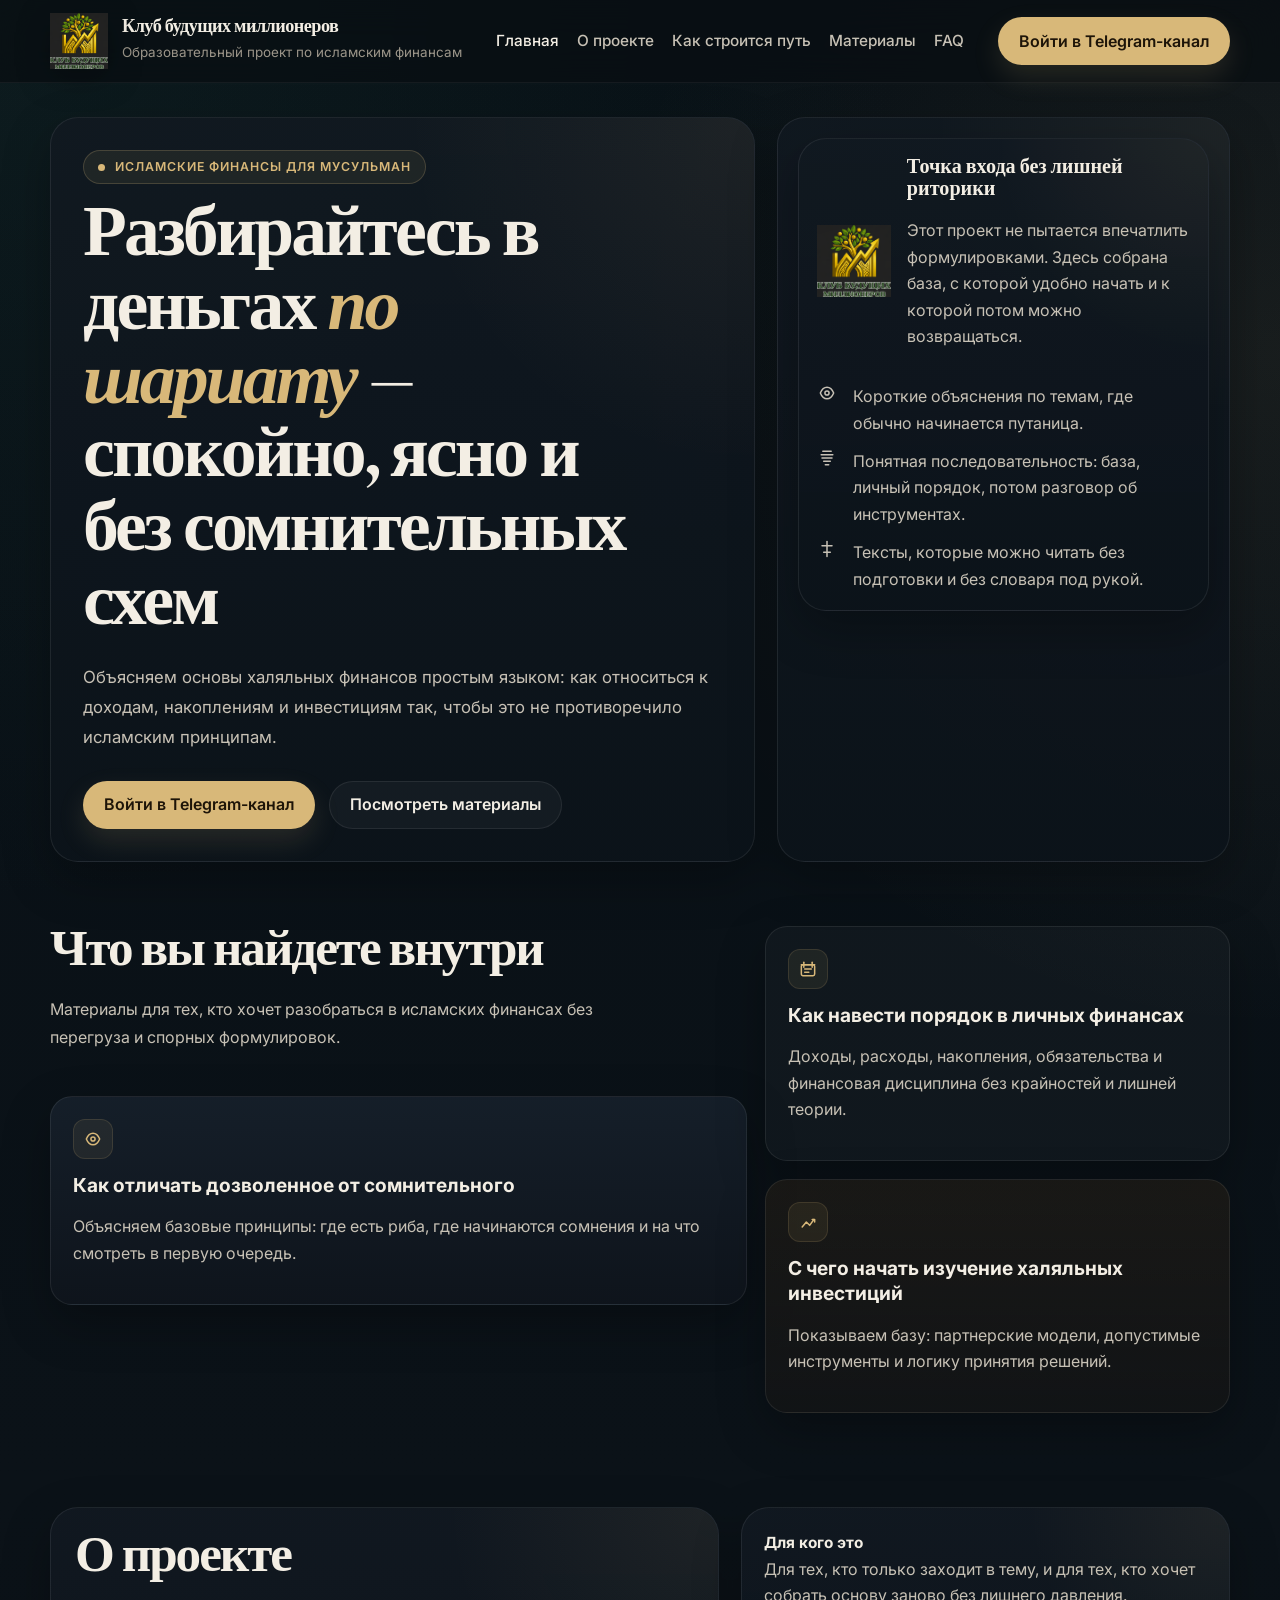
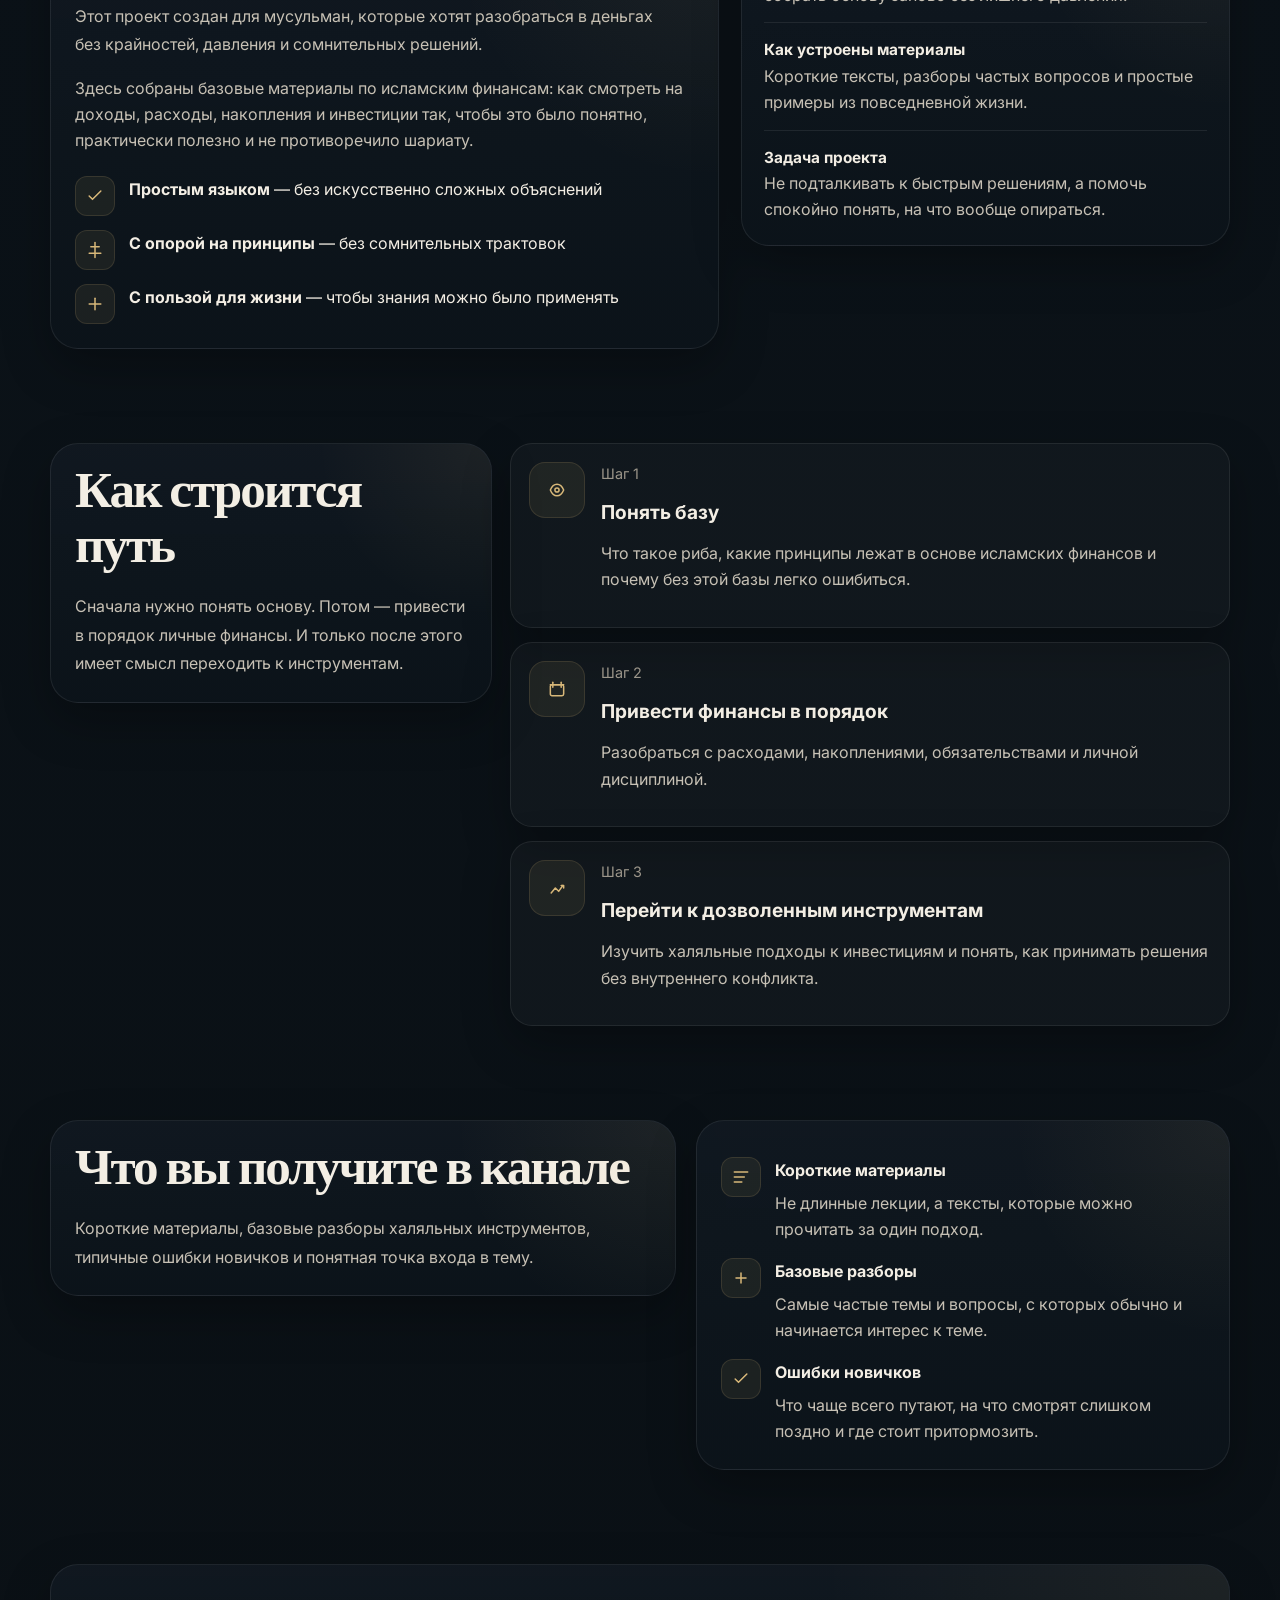
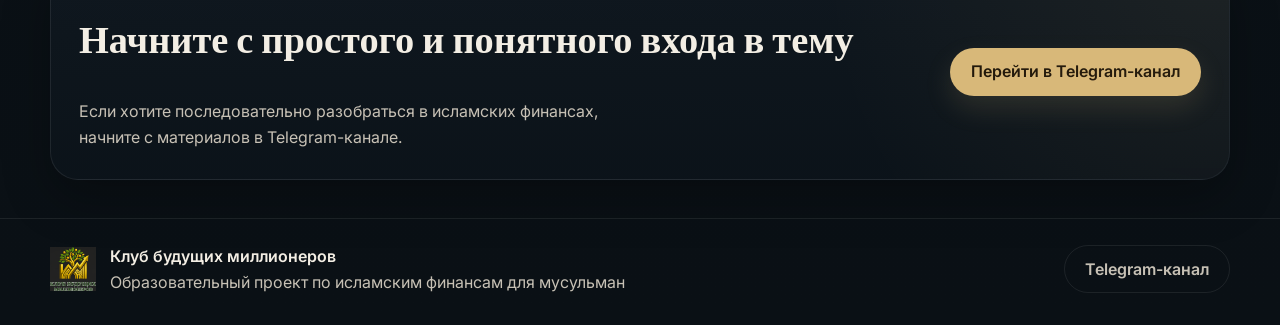
==== commit 6fe8da81: "Add files via upload" ====
--- a/index.html
+++ b/index.html
@@ -4,9 +4,9 @@
   <meta charset="UTF-8">
   <meta name="viewport" content="width=device-width, initial-scale=1.0">
   <title>Клуб будущих миллионеров — исламские финансы для мусульман</title>
-  <meta name="description" content="Образовательный проект по исламским финансам для мусульман: основы халяльных финансов, материалы, FAQ и Telegram-канал.">
+  <meta name="description" content="Образовательный проект по исламским финансам для мусульман: базовые материалы, FAQ и Telegram-канал.">
   <meta property="og:title" content="Клуб будущих миллионеров">
-  <meta property="og:description" content="Исламские финансы для мусульман: аккуратная база, материалы и вход в тему через Telegram-канал.">
+  <meta property="og:description" content="Исламские финансы для мусульман: понятная база, материалы и Telegram-канал.">
   <meta property="og:image" content="logo.png">
   <meta property="og:type" content="website">
   <link rel="icon" href="logo.png">
@@ -52,42 +52,51 @@
             <a class="btn btn--primary" data-telegram-link target="_blank" rel="noopener">Войти в Telegram-канал</a>
             <a class="btn btn--secondary" href="materials.html">Посмотреть материалы</a>
           </div>
-          <div class="hero__meta" aria-label="Краткая характеристика проекта">
-            <span><span class="icon-dot">•</span>Базовые материалы</span>
-            <span><span class="icon-dot">•</span>Уважительный тон</span>
-            <span><span class="icon-dot">•</span>Без спорной риторики</span>
-          </div>
         </div>
         <aside class="hero__aside reveal">
-          <div class="summary-card">
-            <img src="logo.png" alt="Логотип клуба">
-            <div>
-              <h2>Аккуратная точка входа в тему</h2>
-              <p>Для тех, кто хочет понять основу, навести порядок в личных финансах и только потом переходить к более сложным вопросам.</p>
-            </div>
-          </div>
-          <div class="summary-note">
-            <strong>Что здесь важно</strong>
-            <p>Сайт не продаёт курс и не обещает быстрый результат. Он помогает собрать базу, чтобы дальше принимать решения без суеты и лишних допущений.</p>
+          <div class="snapshot">
+            <div class="snapshot__row">
+              <img class="snapshot__logo" src="logo.png" alt="Логотип клуба">
+              <div>
+                <div class="snapshot__title">Точка входа без лишней риторики</div>
+                <p class="snapshot__text">Этот проект не пытается впечатлить формулировками. Здесь собрана база, с которой удобно начать и к которой потом можно возвращаться.</p>
+              </div>
+            </div>
+            <ul class="snapshot__list">
+              <li>
+                <span class="icon-line" aria-hidden="true"><svg viewBox="0 0 24 24"><path d="M4 12c2-5 5-7 8-7s6 2 8 7c-2 5-5 7-8 7s-6-2-8-7Z"></path><circle cx="12" cy="12" r="2.5"></circle></svg></span>
+                <span>Короткие объяснения по темам, где обычно начинается путаница.</span>
+              </li>
+              <li>
+                <span class="icon-line" aria-hidden="true"><svg viewBox="0 0 24 24"><path d="M7 4h10"></path><path d="M5 8h14"></path><path d="M6 12h12"></path><path d="M8 16h8"></path><path d="M10 20h4"></path></svg></span>
+                <span>Понятная последовательность: база, личный порядок, потом разговор об инструментах.</span>
+              </li>
+              <li>
+                <span class="icon-line" aria-hidden="true"><svg viewBox="0 0 24 24"><path d="M12 3v18"></path><path d="M6 8h12"></path><path d="M8 16h8"></path></svg></span>
+                <span>Тексты, которые можно читать без подготовки и без словаря под рукой.</span>
+              </li>
+            </ul>
           </div>
         </aside>
       </div>
     </section>
 
     <section class="section section--tight">
-      <div class="container">
-        <div class="section-head reveal">
-          <h2 class="section-title">Что вы найдете внутри</h2>
-          <p class="section-subtitle">Материалы для тех, кто хочет разобраться в исламских финансах без перегруза и спорных формулировок.</p>
-        </div>
-        <div class="grid-3">
-          <article class="card card--soft reveal">
+      <div class="container inside-grid">
+        <div class="inside-feature">
+          <div class="section-head reveal">
+            <h2 class="section-title">Что вы найдете внутри</h2>
+            <p class="section-subtitle">Материалы для тех, кто хочет разобраться в исламских финансах без перегруза и спорных формулировок.</p>
+          </div>
+          <article class="card card--feature reveal">
             <div class="card__icon" aria-hidden="true">
               <svg viewBox="0 0 24 24"><path d="M4 12c2-5 5-7 8-7s6 2 8 7c-2 5-5 7-8 7s-6-2-8-7Z"></path><circle cx="12" cy="12" r="2.5"></circle></svg>
             </div>
             <h3>Как отличать дозволенное от сомнительного</h3>
             <p>Объясняем базовые принципы: где есть риба, где начинаются сомнения и на что смотреть в первую очередь.</p>
           </article>
+        </div>
+        <div class="inside-stack">
           <article class="card reveal">
             <div class="card__icon" aria-hidden="true">
               <svg viewBox="0 0 24 24"><path d="M4 7h16"></path><path d="M7 4v6"></path><path d="M17 4v6"></path><rect x="4" y="7" width="16" height="13" rx="2"></rect><path d="M8 12h8"></path><path d="M8 16h5"></path></svg>
@@ -95,9 +104,9 @@
             <h3>Как навести порядок в личных финансах</h3>
             <p>Доходы, расходы, накопления, обязательства и финансовая дисциплина без крайностей и лишней теории.</p>
           </article>
-          <article class="card reveal">
+          <article class="card card--sand reveal">
             <div class="card__icon" aria-hidden="true">
-              <svg viewBox="0 0 24 24"><path d="M4 18 10 12l4 4 6-8"></path><path d="M18 8h2v2"></path></svg>
+              <svg viewBox="0 0 24 24"><path d="M5 18 10 12l4 4 5-7"></path><path d="M17 9h3v3"></path></svg>
             </div>
             <h3>С чего начать изучение халяльных инвестиций</h3>
             <p>Показываем базу: партнерские модели, допустимые инструменты и логику принятия решений.</p>
@@ -131,44 +140,50 @@
         </div>
         <aside class="rail reveal">
           <div class="rail__item">
-            <strong>Кому это подходит</strong>
-            <span>Тем, кто только входит в тему, и тем, кто хочет пересобрать базу без лишней теории.</span>
+            <strong>Для кого это</strong>
+            <span>Для тех, кто только заходит в тему, и для тех, кто хочет собрать основу заново без лишнего давления.</span>
           </div>
           <div class="rail__item">
-            <strong>Какой формат материалов</strong>
-            <span>Короткие тексты, разборы, вопросы и ответы, примеры из повседневной жизни.</span>
+            <strong>Как устроены материалы</strong>
+            <span>Короткие тексты, разборы частых вопросов и простые примеры из повседневной жизни.</span>
           </div>
           <div class="rail__item">
-            <strong>Что дальше</strong>
-            <span>После базы проще перейти к теме инструментов и уже смотреть на решения без лишней спешки.</span>
+            <strong>Задача проекта</strong>
+            <span>Не подталкивать к быстрым решениям, а помочь спокойно понять, на что вообще опираться.</span>
           </div>
         </aside>
       </div>
     </section>
 
     <section class="section section--tight">
-      <div class="container">
-        <div class="section-head reveal">
-          <h2 class="section-title">Как строится путь</h2>
+      <div class="container path-grid">
+        <div class="path-intro panel reveal">
+          <div class="section-head" style="margin-bottom:0">
+            <h2 class="section-title">Как строится путь</h2>
+            <p class="section-subtitle">Сначала нужно понять основу. Потом — привести в порядок личные финансы. И только после этого имеет смысл переходить к инструментам.</p>
+          </div>
         </div>
         <div class="steps">
           <article class="step reveal">
-            <div class="step__num">1</div>
+            <div class="step__icon" aria-hidden="true"><svg viewBox="0 0 24 24"><path d="M4 12c2-5 5-7 8-7s6 2 8 7c-2 5-5 7-8 7s-6-2-8-7Z"></path><circle cx="12" cy="12" r="2.5"></circle></svg></div>
             <div>
+              <div class="step__meta">Шаг 1</div>
               <h3>Понять базу</h3>
               <p>Что такое риба, какие принципы лежат в основе исламских финансов и почему без этой базы легко ошибиться.</p>
             </div>
           </article>
           <article class="step reveal">
-            <div class="step__num">2</div>
+            <div class="step__icon" aria-hidden="true"><svg viewBox="0 0 24 24"><path d="M4 7h16"></path><path d="M7 4v6"></path><path d="M17 4v6"></path><rect x="4" y="7" width="16" height="13" rx="2"></rect></svg></div>
             <div>
+              <div class="step__meta">Шаг 2</div>
               <h3>Привести финансы в порядок</h3>
               <p>Разобраться с расходами, накоплениями, обязательствами и личной дисциплиной.</p>
             </div>
           </article>
           <article class="step reveal">
-            <div class="step__num">3</div>
+            <div class="step__icon" aria-hidden="true"><svg viewBox="0 0 24 24"><path d="M5 18 10 12l4 4 5-7"></path><path d="M17 9h3v3"></path></svg></div>
             <div>
+              <div class="step__meta">Шаг 3</div>
               <h3>Перейти к дозволенным инструментам</h3>
               <p>Изучить халяльные подходы к инвестициям и понять, как принимать решения без внутреннего конфликта.</p>
             </div>
@@ -188,16 +203,16 @@
         <div class="channel__box reveal">
           <div class="channel__items">
             <div class="channel__item">
-              <span class="icon-line" aria-hidden="true"><svg viewBox="0 0 24 24"><path d="M12 6v12"></path><path d="M6 12h12"></path></svg></span>
-              <div>Короткие тексты, которые можно прочитать без длинной подготовки.</div>
+              <span class="icon-line" aria-hidden="true"><svg viewBox="0 0 24 24"><path d="M4 6h16"></path><path d="M4 12h12"></path><path d="M4 18h9"></path></svg></span>
+              <div><strong>Короткие материалы</strong><span>Не длинные лекции, а тексты, которые можно прочитать за один подход.</span></div>
             </div>
             <div class="channel__item">
-              <span class="icon-line" aria-hidden="true"><svg viewBox="0 0 24 24"><path d="M4 12h16"></path><path d="M12 4v16"></path></svg></span>
-              <div>Разборы базовых вопросов: с чего начать, на что смотреть, чего избегать.</div>
+              <span class="icon-line" aria-hidden="true"><svg viewBox="0 0 24 24"><path d="M6 12h12"></path><path d="M12 6v12"></path></svg></span>
+              <div><strong>Базовые разборы</strong><span>Самые частые темы и вопросы, с которых обычно и начинается интерес к теме.</span></div>
             </div>
             <div class="channel__item">
-              <span class="icon-line" aria-hidden="true"><svg viewBox="0 0 24 24"><path d="M7 12h10"></path><path d="m13 8 4 4-4 4"></path></svg></span>
-              <div>Понятный маршрут от базы к более прикладным темам.</div>
+              <span class="icon-line" aria-hidden="true"><svg viewBox="0 0 24 24"><path d="m5 12 4 4L19 6"></path></svg></span>
+              <div><strong>Ошибки новичков</strong><span>Что чаще всего путают, на что смотрят слишком поздно и где стоит притормозить.</span></div>
             </div>
           </div>
         </div>
@@ -205,12 +220,14 @@
     </section>
 
     <section class="section section--tight">
-      <div class="container cta-band reveal">
-        <div>
-          <h2>Начните с простого и понятного входа в тему</h2>
-          <p>Если хотите последовательно разобраться в исламских финансах, начните с материалов в Telegram-канале.</p>
-        </div>
-        <a class="btn btn--primary" data-telegram-link target="_blank" rel="noopener">Перейти в Telegram-канал</a>
+      <div class="container">
+        <div class="cta-band reveal">
+          <div>
+            <h2>Начните с простого и понятного входа в тему</h2>
+            <p>Если хотите последовательно разобраться в исламских финансах, начните с материалов в Telegram-канале.</p>
+          </div>
+          <a class="btn btn--primary" data-telegram-link target="_blank" rel="noopener">Перейти в Telegram-канал</a>
+        </div>
       </div>
     </section>
   </main>
--- a/style.css
+++ b/style.css
@@ -1,45 +1,42 @@
 :root {
-  --bg: #0b1117;
-  --bg-2: #0f1821;
-  --panel: rgba(17, 25, 35, 0.82);
-  --panel-2: rgba(20, 31, 42, 0.92);
-  --surface: rgba(255,255,255,0.03);
-  --line: rgba(212, 182, 120, 0.16);
-  --line-strong: rgba(212, 182, 120, 0.3);
-  --text: #f4efe7;
-  --text-soft: rgba(244,239,231,0.76);
-  --text-muted: rgba(244,239,231,0.54);
-  --accent: #d4b678;
-  --accent-soft: rgba(212,182,120,0.12);
-  --emerald: #2c6a59;
-  --shadow: 0 18px 50px rgba(0,0,0,0.26);
+  --bg: #0b1116;
+  --bg-2: #0f171d;
+  --panel: rgba(18, 27, 35, 0.84);
+  --panel-soft: rgba(20, 30, 39, 0.72);
+  --line: rgba(255,255,255,0.08);
+  --line-strong: rgba(212, 184, 124, 0.22);
+  --text: #f3eee4;
+  --text-soft: #c7c1b5;
+  --text-muted: #9c968a;
+  --accent: #d8b879;
+  --accent-deep: #9f7f46;
+  --emerald: #214a41;
+  --emerald-soft: #2a5f53;
   --radius-xl: 28px;
   --radius-lg: 22px;
   --radius-md: 18px;
-  --radius-sm: 14px;
-  --space-1: 8px;
-  --space-2: 12px;
-  --space-3: 16px;
-  --space-4: 24px;
-  --space-5: 32px;
-  --space-6: 48px;
-  --space-7: 64px;
-  --space-8: 88px;
-  --container: 1160px;
-  --nav-h: 74px;
-}
+  --shadow: 0 18px 48px rgba(0,0,0,.28);
+  --container: 1180px;
+  --space-8: 8px;
+  --space-12: 12px;
+  --space-16: 16px;
+  --space-24: 24px;
+  --space-32: 32px;
+  --space-48: 48px;
+  --space-64: 64px;
+  --nav-h: 82px;
+}
+
 * { box-sizing: border-box; }
 html { scroll-behavior: smooth; }
 body {
   margin: 0;
-  font-family: "Inter", system-ui, sans-serif;
   color: var(--text);
+  font: 400 16px/1.65 "Inter", system-ui, sans-serif;
   background:
-    radial-gradient(circle at top left, rgba(44,106,89,0.18), transparent 26%),
-    radial-gradient(circle at 100% 14%, rgba(212,182,120,0.08), transparent 20%),
-    linear-gradient(180deg, #091017 0%, #0c141d 52%, #0a1017 100%);
-  line-height: 1.65;
-  overflow-x: hidden;
+    radial-gradient(circle at top left, rgba(33, 74, 65, 0.20), transparent 24%),
+    radial-gradient(circle at 100% 10%, rgba(216, 184, 121, 0.08), transparent 20%),
+    linear-gradient(180deg, #081016 0%, #0b1218 42%, #0a1015 100%);
 }
 body::before {
   content: "";
@@ -47,256 +44,650 @@
   inset: 0;
   pointer-events: none;
   background:
-    linear-gradient(rgba(255,255,255,0.015) 1px, transparent 1px),
-    linear-gradient(90deg, rgba(255,255,255,0.015) 1px, transparent 1px);
+    linear-gradient(rgba(255,255,255,.012) 1px, transparent 1px),
+    linear-gradient(90deg, rgba(255,255,255,.012) 1px, transparent 1px);
   background-size: 96px 96px;
-  mask-image: radial-gradient(circle at center, rgba(0,0,0,0.72), transparent 84%);
-  opacity: .42;
+  mask-image: radial-gradient(circle at center, rgba(0,0,0,.72), transparent 84%);
+  opacity: .20;
 }
 img { display: block; max-width: 100%; }
 a { color: inherit; text-decoration: none; }
-button, input, textarea { font: inherit; }
+button { font: inherit; }
 .container { width: min(var(--container), calc(100% - 40px)); margin: 0 auto; }
+
 .site-header {
-  position: sticky; top: 0; z-index: 90;
+  position: sticky; top: 0; z-index: 50;
+  background: rgba(9, 14, 18, 0.74);
   backdrop-filter: blur(18px);
-  background: rgba(8, 14, 20, 0.72);
-  border-bottom: 1px solid rgba(255,255,255,0.05);
-}
-.site-header.is-scrolled { background: rgba(8, 14, 20, 0.92); }
+  border-bottom: 1px solid rgba(255,255,255,.05);
+}
+.site-header.is-scrolled { background: rgba(9, 14, 18, 0.92); }
 .nav {
   min-height: var(--nav-h);
   display: grid;
   grid-template-columns: auto 1fr auto;
-  gap: 20px;
-  align-items: center;
+  align-items: center;
+  gap: var(--space-24);
 }
 .brand {
-  display: flex; align-items: center; gap: 14px; min-width: 0;
+  display: flex;
+  align-items: center;
+  gap: 14px;
+  min-width: 0;
 }
 .brand__logo {
-  width: 72px; height: 52px; object-fit: cover; object-position: center;
-  border-radius: 14px; background: #0d1319; border: 1px solid rgba(255,255,255,0.06);
+  width: 58px;
+  height: 58px;
+  object-fit: contain;
+  filter: drop-shadow(0 8px 16px rgba(0,0,0,.28));
 }
 .brand__copy { min-width: 0; }
 .brand__title {
-  margin: 0;
   font: 600 1.14rem/1.04 "Newsreader", serif;
-  letter-spacing: -0.02em;
+  letter-spacing: -.03em;
+}
+.brand__subtitle {
+  margin-top: 3px;
+  color: var(--text-muted);
+  font-size: .84rem;
+}
+.nav__menu {
+  display: flex;
+  justify-content: center;
+  align-items: center;
+  gap: 18px;
+  flex-wrap: wrap;
+}
+.nav__menu a {
+  color: var(--text-soft);
+  font-size: .96rem;
+  font-weight: 500;
+}
+.nav__menu a:hover,
+.nav__menu a.is-active { color: var(--text); }
+.nav__actions {
+  display: flex;
+  align-items: center;
+  gap: 10px;
+}
+.nav-toggle {
+  display: none;
+  width: 42px;
+  height: 42px;
+  border-radius: 12px;
+  border: 1px solid var(--line);
+  background: rgba(255,255,255,.04);
   color: var(--text);
 }
-.brand__subtitle { margin-top: 2px; font-size: .85rem; color: var(--text-muted); }
-.nav__menu {
-  display: flex; justify-content: center; align-items: center; gap: 22px; flex-wrap: wrap;
-}
-.nav__menu a {
-  color: var(--text-soft); font-size: .96rem; font-weight: 500;
-}
-.nav__menu a:hover, .nav__menu a.is-active { color: var(--text); }
-.nav__actions { display: flex; align-items: center; gap: 10px; }
-.nav-toggle {
-  display: none; width: 42px; height: 42px; border-radius: 12px; border: 1px solid rgba(255,255,255,.08);
-  background: rgba(255,255,255,.04); color: var(--text);
-}
+
 .btn {
-  display: inline-flex; align-items: center; justify-content: center; gap: 10px;
-  min-height: 48px; padding: 0 22px; border-radius: 999px; border: 1px solid transparent;
-  transition: transform .2s ease, border-color .2s ease, background .2s ease, box-shadow .2s ease;
+  display: inline-flex;
+  align-items: center;
+  justify-content: center;
+  gap: 10px;
+  min-height: 48px;
+  padding: 0 20px;
+  border-radius: 999px;
+  border: 1px solid transparent;
+  transition: transform .2s ease, box-shadow .2s ease, border-color .2s ease, background .2s ease;
   font-weight: 600;
 }
 .btn:hover { transform: translateY(-1px); }
 .btn--primary {
-  background: var(--accent); color: #151008; box-shadow: 0 10px 26px rgba(212,182,120,.16);
+  background: var(--accent);
+  color: #1d1408;
+  box-shadow: 0 12px 28px rgba(216,184,121,.14);
 }
 .btn--secondary {
-  background: rgba(255,255,255,.035); border-color: rgba(255,255,255,.1); color: var(--text);
+  background: rgba(255,255,255,.035);
+  border-color: var(--line);
+  color: var(--text);
 }
 .btn--quiet {
-  background: transparent; border-color: rgba(255,255,255,.1); color: var(--text-soft);
+  background: transparent;
+  border-color: var(--line);
+  color: var(--text-soft);
 }
 .btn--full { width: 100%; }
-main { position: relative; z-index: 1; }
-.hero { padding: 46px 0 34px; }
+
+.hero { padding: 34px 0 26px; }
 .hero__grid {
-  display: grid; grid-template-columns: minmax(0, 1.05fr) minmax(320px, .75fr); gap: 24px; align-items: stretch;
-}
-.hero__copy, .hero__aside, .page-hero, .panel {
-  background: linear-gradient(180deg, rgba(17,25,35,.9), rgba(14,21,30,.94));
-  border: 1px solid rgba(255,255,255,.05);
+  display: grid;
+  grid-template-columns: minmax(0, 1.12fr) minmax(300px, .72fr);
+  gap: 22px;
+  align-items: stretch;
+}
+.hero__copy,
+.hero__aside,
+.page-hero,
+.copy-block,
+.rail,
+.panel,
+.card,
+.editorial-item,
+.faq-item,
+.cta-band,
+.channel__box,
+.step,
+.snapshot,
+.side-note,
+.material-stack__item {
+  position: relative;
+  overflow: hidden;
+  border: 1px solid var(--line);
   box-shadow: var(--shadow);
+}
+.hero__copy,
+.hero__aside,
+.page-hero,
+.copy-block,
+.rail,
+.panel,
+.channel__box,
+.cta-band,
+.snapshot,
+.side-note {
   border-radius: var(--radius-xl);
-  position: relative; overflow: hidden;
-}
-.hero__copy::before, .hero__aside::before, .page-hero::before, .panel::before {
-  content: ""; position: absolute; inset: 0; pointer-events: none;
-  background: radial-gradient(circle at top right, rgba(212,182,120,.08), transparent 38%);
-}
-.hero__copy { padding: 34px; }
+  background: linear-gradient(180deg, rgba(17,25,33,.90), rgba(12,19,26,.94));
+}
+.hero__copy::before,
+.hero__aside::before,
+.page-hero::before,
+.copy-block::before,
+.rail::before,
+.panel::before,
+.channel__box::before,
+.cta-band::before,
+.snapshot::before,
+.side-note::before {
+  content: "";
+  position: absolute;
+  inset: 0;
+  pointer-events: none;
+  background: radial-gradient(circle at top right, rgba(216,184,121,.07), transparent 34%);
+}
+.hero__copy { padding: var(--space-32); }
 .eyebrow {
-  display: inline-flex; align-items: center; gap: 10px; min-height: 34px; padding: 0 14px;
-  border-radius: 999px; background: rgba(212,182,120,.08); border: 1px solid var(--line);
-  color: var(--accent); font-size: .77rem; letter-spacing: .08em; text-transform: uppercase; font-weight: 600;
-}
-.eyebrow::before { content: ""; width: 7px; height: 7px; border-radius: 50%; background: currentColor; }
-.hero h1, .page-hero h1 {
-  margin: 20px 0 0; font-family: "Newsreader", serif; font-weight: 600;
-  font-size: clamp(2.6rem, 5.6vw, 4.8rem); letter-spacing: -0.04em; line-height: 1.02;
+  display: inline-flex;
+  align-items: center;
+  gap: 10px;
+  min-height: 34px;
+  padding: 0 14px;
+  border-radius: 999px;
+  color: var(--accent);
+  border: 1px solid var(--line-strong);
+  background: rgba(216,184,121,.08);
+  font-size: .77rem;
+  letter-spacing: .08em;
+  text-transform: uppercase;
+  font-weight: 600;
+}
+.eyebrow::before {
+  content: "";
+  width: 7px;
+  height: 7px;
+  border-radius: 50%;
+  background: currentColor;
+}
+.hero h1,
+.page-hero h1,
+.section-title {
+  margin: 0;
+  font-family: "Newsreader", serif;
+  font-weight: 600;
+  letter-spacing: -.04em;
+}
+.hero h1 {
+  margin-top: 18px;
+  font-size: clamp(2.7rem, 5.6vw, 4.9rem);
+  line-height: 1.03;
   max-width: 12ch;
 }
-.hero h1 .accent, .page-hero h1 .accent, .section-title .accent { color: var(--accent); font-style: italic; }
-.hero__lead, .page-hero p {
-  margin: 18px 0 0; max-width: 60ch; font-size: 1.05rem; color: var(--text-soft); line-height: 1.8;
-}
-.hero__actions { display: flex; gap: 14px; flex-wrap: wrap; margin-top: 28px; }
-.hero__meta {
-  display: flex; align-items: center; gap: 14px; margin-top: 26px; color: var(--text-muted); font-size: .94rem;
-}
-.hero__meta span { display: inline-flex; align-items: center; gap: 8px; }
-.icon-dot { width: 18px; height: 18px; display: inline-grid; place-items: center; border-radius: 50%; background: rgba(255,255,255,.06); }
-.hero__aside { padding: 24px; display: flex; flex-direction: column; gap: 18px; justify-content: space-between; }
-.summary-card {
-  display: grid; grid-template-columns: 84px 1fr; gap: 16px; align-items: center;
-  padding: 18px; border-radius: 22px; background: rgba(255,255,255,.03); border: 1px solid rgba(255,255,255,.06);
-}
-.summary-card img { width: 84px; height: 84px; object-fit: cover; border-radius: 18px; background: #0f141a; }
-.summary-card h2 { margin: 0; font: 600 1.42rem/1.05 "Newsreader", serif; }
-.summary-card p { margin: 8px 0 0; color: var(--text-soft); }
-.summary-note {
-  display: grid; gap: 12px; padding: 18px; border-radius: 20px; border: 1px solid rgba(255,255,255,.06); background: rgba(255,255,255,.025);
-}
-.summary-note strong { font-weight: 600; }
-.summary-note p { margin: 0; color: var(--text-soft); }
-.section { padding: 64px 0; }
-.section--tight { padding: 44px 0; }
-.section-head { max-width: 720px; margin-bottom: 28px; }
-.section-kicker { color: var(--text-muted); font-size: .9rem; margin-bottom: 10px; }
+.hero h1 .accent,
+.page-hero h1 .accent,
+.section-title .accent { color: var(--accent); font-style: italic; }
+.hero__lead,
+.page-hero p,
+.section-subtitle,
+.copy-block p,
+.card p,
+.editorial-item p,
+.channel__box p,
+.cta-band p,
+.faq-answer p,
+.side-note p,
+.material-stack__item p {
+  color: var(--text-soft);
+}
+.hero__lead {
+  margin: 18px 0 0;
+  max-width: 60ch;
+  font-size: 1.05rem;
+  line-height: 1.78;
+}
+.hero__actions {
+  display: flex;
+  gap: 14px;
+  flex-wrap: wrap;
+  margin-top: 28px;
+}
+.hero__aside {
+  padding: 20px;
+  display: grid;
+  gap: 14px;
+  align-content: start;
+}
+.snapshot {
+  padding: 18px;
+  display: grid;
+  gap: 18px;
+}
+.snapshot__row {
+  display: grid;
+  grid-template-columns: 74px 1fr;
+  gap: 16px;
+  align-items: center;
+}
+.snapshot__logo {
+  width: 74px;
+  height: 74px;
+  object-fit: contain;
+}
+.snapshot__title {
+  font: 600 1.26rem/1.1 "Newsreader", serif;
+}
+.snapshot__text,
+.snapshot__list li,
+.rail__item span,
+.channel__item,
+.material-stack__item p,
+.step p,
+.faq-answer p,
+.footer__note { color: var(--text-soft); }
+.snapshot__list {
+  margin: 0;
+  padding: 0;
+  list-style: none;
+  display: grid;
+  gap: 12px;
+}
+.snapshot__list li {
+  display: grid;
+  grid-template-columns: 24px 1fr;
+  gap: 12px;
+  align-items: start;
+}
+.snapshot__list svg,
+.card__icon svg,
+.icon-line svg,
+.channel__item svg,
+.faq-question svg,
+.step__icon svg,
+.material-stack__item svg,
+.editorial-item__icon svg {
+  width: 20px;
+  height: 20px;
+  stroke: currentColor;
+  fill: none;
+  stroke-width: 1.8;
+  stroke-linecap: round;
+  stroke-linejoin: round;
+}
+.side-note {
+  padding: 18px;
+}
+.side-note strong {
+  display: block;
+  font-size: .96rem;
+  margin-bottom: 6px;
+}
+
+.section { padding: 56px 0; }
+.section--tight { padding: 38px 0; }
+.section-head {
+  max-width: 730px;
+  margin-bottom: 26px;
+}
 .section-title {
-  margin: 0; font: 600 clamp(2rem, 4vw, 3.3rem)/1.06 "Newsreader", serif; letter-spacing: -0.03em;
-}
-.section-subtitle { margin: 14px 0 0; color: var(--text-soft); font-size: 1rem; line-height: 1.8; max-width: 60ch; }
-.grid-3 { display: grid; grid-template-columns: repeat(3, minmax(0, 1fr)); gap: 18px; }
-.grid-2 { display: grid; grid-template-columns: repeat(2, minmax(0, 1fr)); gap: 18px; }
+  font-size: clamp(2rem, 4vw, 3.3rem);
+  line-height: 1.08;
+}
+.section-subtitle {
+  margin: 14px 0 0;
+  max-width: 58ch;
+  line-height: 1.78;
+}
+
+.inside-grid {
+  display: grid;
+  grid-template-columns: 1.2fr .8fr;
+  gap: 18px;
+  align-items: start;
+}
+.inside-feature {
+  display: grid;
+  gap: 18px;
+}
 .card {
-  background: rgba(255,255,255,.028); border: 1px solid rgba(255,255,255,.06); box-shadow: var(--shadow);
-  border-radius: 22px; padding: 22px;
-}
-.card--soft { background: linear-gradient(180deg, rgba(19,28,39,.92), rgba(15,22,31,.92)); }
-.card h3 { margin: 14px 0 10px; font-size: 1.22rem; line-height: 1.28; }
-.card p { margin: 0; color: var(--text-soft); }
-.card__icon {
-  width: 42px; height: 42px; border-radius: 12px; display: grid; place-items: center;
-  background: rgba(212,182,120,.08); border: 1px solid rgba(212,182,120,.14); color: var(--accent);
-}
-.card__icon svg, .icon-line svg { width: 22px; height: 22px; stroke: currentColor; fill: none; stroke-width: 1.8; stroke-linecap: round; stroke-linejoin: round; }
-.about-layout { display: grid; grid-template-columns: minmax(0, 1.05fr) minmax(280px, .75fr); gap: 24px; align-items: start; }
-.copy-block {
-  padding: 28px; border-radius: 24px; background: rgba(255,255,255,.026); border: 1px solid rgba(255,255,255,.06); box-shadow: var(--shadow);
-}
-.copy-block p { margin: 0; color: var(--text-soft); }
-.point-list { display: grid; gap: 12px; margin-top: 20px; }
+  padding: 22px;
+  border-radius: var(--radius-lg);
+  background: rgba(255,255,255,.028);
+}
+.card--feature {
+  background: linear-gradient(180deg, rgba(22, 32, 42, .95), rgba(15, 21, 28, .95));
+}
+.card--sand {
+  background: linear-gradient(180deg, rgba(38, 31, 22, .55), rgba(18, 20, 22, .95));
+}
+.card__icon,
+.editorial-item__icon,
+.step__icon,
+.material-stack__item .icon-line,
+.channel__item .icon-line,
+.point-list .icon-line {
+  width: 40px;
+  height: 40px;
+  display: grid;
+  place-items: center;
+  border-radius: 12px;
+  color: var(--accent);
+  background: rgba(216,184,121,.08);
+  border: 1px solid rgba(216,184,121,.14);
+}
+.card h3,
+.editorial-item h3,
+.material-stack__item h3,
+.step h3 {
+  margin: 14px 0 10px;
+  font-size: 1.2rem;
+  line-height: 1.28;
+}
+.inside-stack {
+  display: grid;
+  gap: 18px;
+}
+
+.about-layout {
+  display: grid;
+  grid-template-columns: minmax(0, 1.04fr) minmax(280px, .76fr);
+  gap: 22px;
+  align-items: start;
+}
+.copy-block { padding: 24px; }
+.point-list {
+  list-style: none;
+  padding: 0;
+  margin: 22px 0 0;
+  display: grid;
+  gap: 14px;
+}
 .point-list li {
-  list-style: none; display: grid; grid-template-columns: 28px 1fr; gap: 14px; align-items: start; color: var(--text-soft);
-}
-.point-list li .icon-line {
-  width: 28px; height: 28px; border-radius: 10px; display: grid; place-items: center; background: rgba(255,255,255,.035); color: var(--accent);
+  display: grid;
+  grid-template-columns: 40px 1fr;
+  gap: 14px;
+  align-items: start;
 }
 .rail {
-  display: grid; gap: 14px; padding: 22px; border-radius: 24px; background: rgba(255,255,255,.03); border: 1px solid rgba(255,255,255,.06); box-shadow: var(--shadow);
-}
-.rail__item { padding-bottom: 14px; border-bottom: 1px solid rgba(255,255,255,.06); }
-.rail__item:last-child { padding-bottom: 0; border-bottom: 0; }
-.rail__item strong { display: block; font-size: .96rem; color: var(--text); }
-.rail__item span { display: block; margin-top: 6px; color: var(--text-soft); }
-.steps { display: grid; gap: 16px; }
+  padding: 22px;
+  display: grid;
+  gap: 14px;
+}
+.rail__item {
+  padding-bottom: 14px;
+  border-bottom: 1px solid var(--line);
+}
+.rail__item:last-child {
+  padding-bottom: 0;
+  border-bottom: 0;
+}
+.rail__item strong {
+  display: block;
+  font-size: .96rem;
+}
+
+.path-grid {
+  display: grid;
+  grid-template-columns: minmax(0, .76fr) minmax(0, 1.24fr);
+  gap: 18px;
+  align-items: start;
+}
+.path-intro {
+  padding: 24px;
+}
+.steps {
+  display: grid;
+  gap: 14px;
+}
 .step {
-  display: grid; grid-template-columns: 78px 1fr; gap: 18px; align-items: start; padding: 22px;
-  border-radius: 22px; background: rgba(255,255,255,.03); border: 1px solid rgba(255,255,255,.06);
-}
-.step__num {
-  width: 78px; height: 78px; border-radius: 20px; display: grid; place-items: center; background: rgba(212,182,120,.08);
-  border: 1px solid rgba(212,182,120,.14); color: var(--accent); font: 600 1.5rem/1 "Newsreader", serif;
-}
-.step h3 { margin: 0; font-size: 1.18rem; }
-.step p { margin: 8px 0 0; color: var(--text-soft); }
+  padding: 18px;
+  border-radius: var(--radius-lg);
+  background: rgba(255,255,255,.028);
+  display: grid;
+  grid-template-columns: 56px 1fr;
+  gap: 16px;
+}
+.step__icon {
+  width: 56px;
+  height: 56px;
+  border-radius: 16px;
+}
+.step__meta {
+  color: var(--text-muted);
+  font-size: .9rem;
+  margin-bottom: 4px;
+}
+
 .channel {
-  display: grid; grid-template-columns: 1fr minmax(260px, 340px); gap: 24px; align-items: stretch;
-}
-.channel__box {
-  padding: 24px; border-radius: 24px; background: linear-gradient(180deg, rgba(18,27,38,.95), rgba(15,22,31,.95));
-  border: 1px solid rgba(255,255,255,.06); box-shadow: var(--shadow);
-}
-.channel__items { display: grid; gap: 14px; }
-.channel__item { display: grid; grid-template-columns: 30px 1fr; gap: 14px; align-items: start; }
-.channel__item .icon-line {
-  width: 30px; height: 30px; border-radius: 10px; display: grid; place-items: center; background: rgba(255,255,255,.04); color: var(--accent);
-}
+  display: grid;
+  grid-template-columns: 1.08fr .92fr;
+  gap: 20px;
+  align-items: start;
+}
+.channel__box { padding: 24px; }
+.channel__items {
+  display: grid;
+  gap: 16px;
+  margin-top: 12px;
+}
+.channel__item {
+  display: grid;
+  grid-template-columns: 40px 1fr;
+  gap: 14px;
+  align-items: start;
+}
+.channel__item strong,
+.material-stack__item strong { display: block; margin-bottom: 6px; color: var(--text); }
+
 .cta-band {
-  display: grid; grid-template-columns: 1fr auto; gap: 18px; align-items: center; padding: 28px; border-radius: 26px;
-  background: linear-gradient(135deg, rgba(22,33,47,.96), rgba(15,23,31,.96)); border: 1px solid rgba(255,255,255,.06); box-shadow: var(--shadow);
-}
-.cta-band h2 { margin: 0; font: 600 clamp(1.8rem, 3vw, 2.6rem)/1.08 "Newsreader", serif; }
-.cta-band p { margin: 12px 0 0; color: var(--text-soft); max-width: 55ch; }
-.footer { padding: 26px 0 32px; border-top: 1px solid rgba(255,255,255,.06); }
-.footer__row { display: flex; justify-content: space-between; align-items: center; gap: 18px; flex-wrap: wrap; }
-.footer__brand { display: flex; align-items: center; gap: 14px; }
-.footer__brand img { width: 54px; height: 40px; object-fit: cover; border-radius: 12px; }
+  padding: 28px;
+  display: grid;
+  grid-template-columns: 1fr auto;
+  gap: 20px;
+  align-items: center;
+}
+.cta-band h2 {
+  font: 600 clamp(1.9rem, 3vw, 2.7rem)/1.08 "Newsreader", serif;
+}
+.cta-band p { margin: 12px 0 0; max-width: 52ch; }
+
+.footer {
+  padding: 24px 0 30px;
+  border-top: 1px solid var(--line);
+}
+.footer__row {
+  display: flex;
+  justify-content: space-between;
+  align-items: center;
+  gap: 18px;
+  flex-wrap: wrap;
+}
+.footer__brand {
+  display: flex;
+  align-items: center;
+  gap: 14px;
+}
+.footer__brand img {
+  width: 46px;
+  height: 46px;
+  object-fit: contain;
+}
 .footer__name { font-weight: 600; }
-.footer__note { color: var(--text-muted); font-size: .92rem; }
-.page-hero { padding: 28px; margin: 38px 0 18px; }
-.page-hero h1 { max-width: 12ch; font-size: clamp(2.2rem, 4.8vw, 4rem); }
-.page-hero__crumbs { color: var(--text-muted); font-size: .92rem; }
-.editorial-grid { display: grid; gap: 16px; }
+
+.page-hero {
+  padding: 26px;
+  margin: 26px 0 8px;
+}
+.page-hero h1 {
+  margin-top: 8px;
+  max-width: 12ch;
+  font-size: clamp(2.2rem, 4.8vw, 4rem);
+}
+.page-hero__crumbs {
+  color: var(--text-muted);
+  font-size: .92rem;
+}
+
+.editorial-grid,
+.material-stack { display: grid; gap: 16px; }
+.editorial-item,
+.material-stack__item {
+  border-radius: var(--radius-lg);
+  padding: 20px;
+  background: rgba(255,255,255,.028);
+}
 .editorial-item {
-  display: grid; grid-template-columns: 90px 1fr auto; gap: 18px; align-items: start; padding: 22px;
-  border-radius: 22px; background: rgba(255,255,255,.03); border: 1px solid rgba(255,255,255,.06);
-}
-.editorial-item__tag { color: var(--accent); font-size: .88rem; }
-.editorial-item h3 { margin: 8px 0 8px; font-size: 1.22rem; }
-.editorial-item p { margin: 0; color: var(--text-soft); }
-.editorial-item__meta { color: var(--text-muted); white-space: nowrap; }
-.faq-list { display: grid; gap: 12px; }
+  display: grid;
+  grid-template-columns: 120px minmax(0,1fr) auto;
+  gap: 18px;
+  align-items: start;
+}
+.editorial-item__tag {
+  color: var(--accent);
+  font-size: .86rem;
+  letter-spacing: .02em;
+}
+.editorial-item__meta {
+  color: var(--text-muted);
+  white-space: nowrap;
+}
+.material-layout {
+  display: grid;
+  grid-template-columns: minmax(0, 1fr) minmax(260px, .74fr);
+  gap: 20px;
+  align-items: start;
+}
+.material-stack__item {
+  display: grid;
+  grid-template-columns: 40px 1fr;
+  gap: 14px;
+}
+
+.faq-layout {
+  display: grid;
+  grid-template-columns: minmax(0, .78fr) minmax(0, 1.22fr);
+  gap: 20px;
+  align-items: start;
+}
+.faq-list {
+  display: grid;
+  gap: 12px;
+}
 .faq-item {
-  background: rgba(255,255,255,.03); border: 1px solid rgba(255,255,255,.06); border-radius: 20px; overflow: hidden;
+  border-radius: 18px;
+  background: rgba(255,255,255,.028);
 }
 .faq-question {
-  width: 100%; text-align: left; display: flex; align-items: center; justify-content: space-between; gap: 20px;
-  padding: 18px 22px; background: transparent; border: 0; color: var(--text); cursor: pointer; font-weight: 600;
-}
-.faq-question svg { width: 18px; height: 18px; stroke: var(--accent); transition: transform .2s ease; }
+  width: 100%;
+  display: flex;
+  align-items: center;
+  justify-content: space-between;
+  gap: 20px;
+  text-align: left;
+  padding: 18px 20px;
+  border: 0;
+  background: transparent;
+  color: var(--text);
+  font-weight: 600;
+  cursor: pointer;
+}
+.faq-question svg {
+  color: var(--accent);
+  transition: transform .2s ease;
+}
 .faq-item.is-open .faq-question svg { transform: rotate(45deg); }
-.faq-answer { display: none; padding: 0 22px 20px; color: var(--text-soft); }
+.faq-answer {
+  display: none;
+  padding: 0 20px 18px;
+}
 .faq-item.is-open .faq-answer { display: block; }
-.reveal { opacity: 0; transform: translateY(20px); transition: opacity .55s ease, transform .55s ease; }
-.reveal.is-visible { opacity: 1; transform: none; }
+
+.reveal {
+  opacity: 0;
+  transform: translateY(18px);
+  transition: opacity .55s ease, transform .55s ease;
+}
+.reveal.is-visible {
+  opacity: 1;
+  transform: none;
+}
+
 @media (max-width: 980px) {
-  .hero__grid, .about-layout, .channel, .grid-3, .grid-2, .cta-band { grid-template-columns: 1fr; }
-  .hero h1, .page-hero h1 { max-width: 14ch; }
+  .hero__grid,
+  .inside-grid,
+  .about-layout,
+  .path-grid,
+  .channel,
+  .cta-band,
+  .material-layout,
+  .faq-layout,
+  .editorial-item {
+    grid-template-columns: 1fr;
+  }
   .nav { grid-template-columns: auto auto; }
   .nav__menu {
-    display: none; grid-column: 1 / -1; justify-content: flex-start; padding-bottom: 14px;
-    border-top: 1px solid rgba(255,255,255,.06); padding-top: 14px; margin-top: 6px;
+    display: none;
+    grid-column: 1 / -1;
+    justify-content: flex-start;
+    padding-top: 14px;
+    margin-top: 6px;
+    border-top: 1px solid var(--line);
   }
   .nav__menu.is-open { display: flex; }
   .nav-toggle { display: inline-grid; place-items: center; }
   .nav__actions .btn { display: none; }
 }
+
 @media (max-width: 720px) {
   .container { width: min(var(--container), calc(100% - 24px)); }
   .site-header { backdrop-filter: blur(12px); }
-  .hero { padding: 24px 0 24px; }
-  .hero__copy, .hero__aside, .page-hero, .copy-block, .rail, .channel__box, .cta-band, .card, .step, .editorial-item { padding: 20px; }
-  .summary-card { grid-template-columns: 64px 1fr; padding: 14px; }
-  .summary-card img { width: 64px; height: 64px; border-radius: 14px; }
-  .brand__logo { width: 58px; height: 42px; }
+  .hero { padding: 22px 0 20px; }
+  .hero__copy,
+  .hero__aside,
+  .page-hero,
+  .copy-block,
+  .rail,
+  .panel,
+  .card,
+  .editorial-item,
+  .faq-item,
+  .cta-band,
+  .channel__box,
+  .step,
+  .snapshot,
+  .side-note,
+  .material-stack__item,
+  .path-intro { padding: 18px; }
+  .brand__logo { width: 50px; height: 50px; }
   .brand__title { font-size: 1rem; }
   .brand__subtitle { font-size: .78rem; }
-  .section { padding: 48px 0; }
-  .section--tight { padding: 32px 0; }
+  .section { padding: 44px 0; }
+  .section--tight { padding: 30px 0; }
   .hero__actions { gap: 10px; }
-  .btn { min-height: 46px; width: 100%; }
+  .btn { width: 100%; min-height: 46px; }
   .hero__actions .btn { width: 100%; }
-  .step { grid-template-columns: 58px 1fr; gap: 14px; }
-  .step__num { width: 58px; height: 58px; border-radius: 16px; }
-  .editorial-item { grid-template-columns: 1fr; }
+  .snapshot__row { grid-template-columns: 60px 1fr; }
+  .snapshot__logo { width: 60px; height: 60px; }
+  .step { grid-template-columns: 48px 1fr; gap: 14px; }
+  .step__icon { width: 48px; height: 48px; border-radius: 14px; }
   .footer__row { align-items: flex-start; }
 }
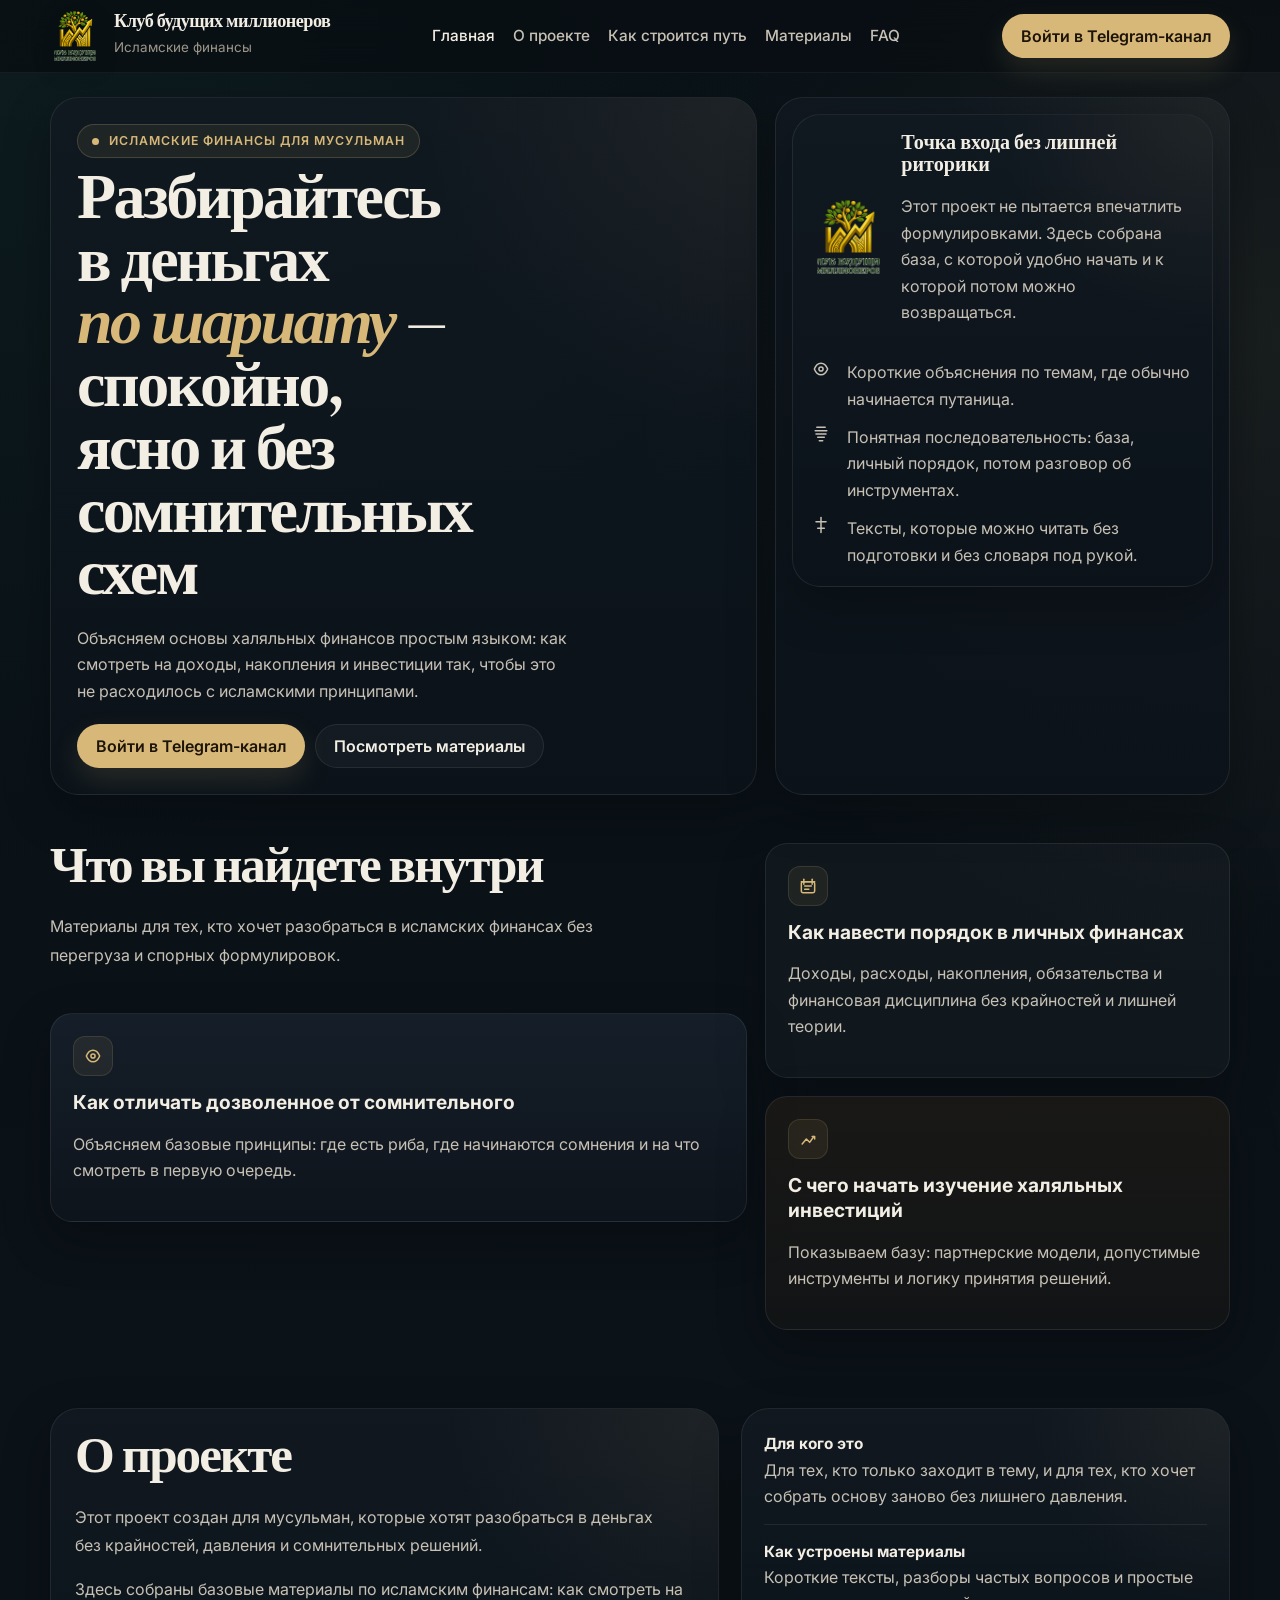
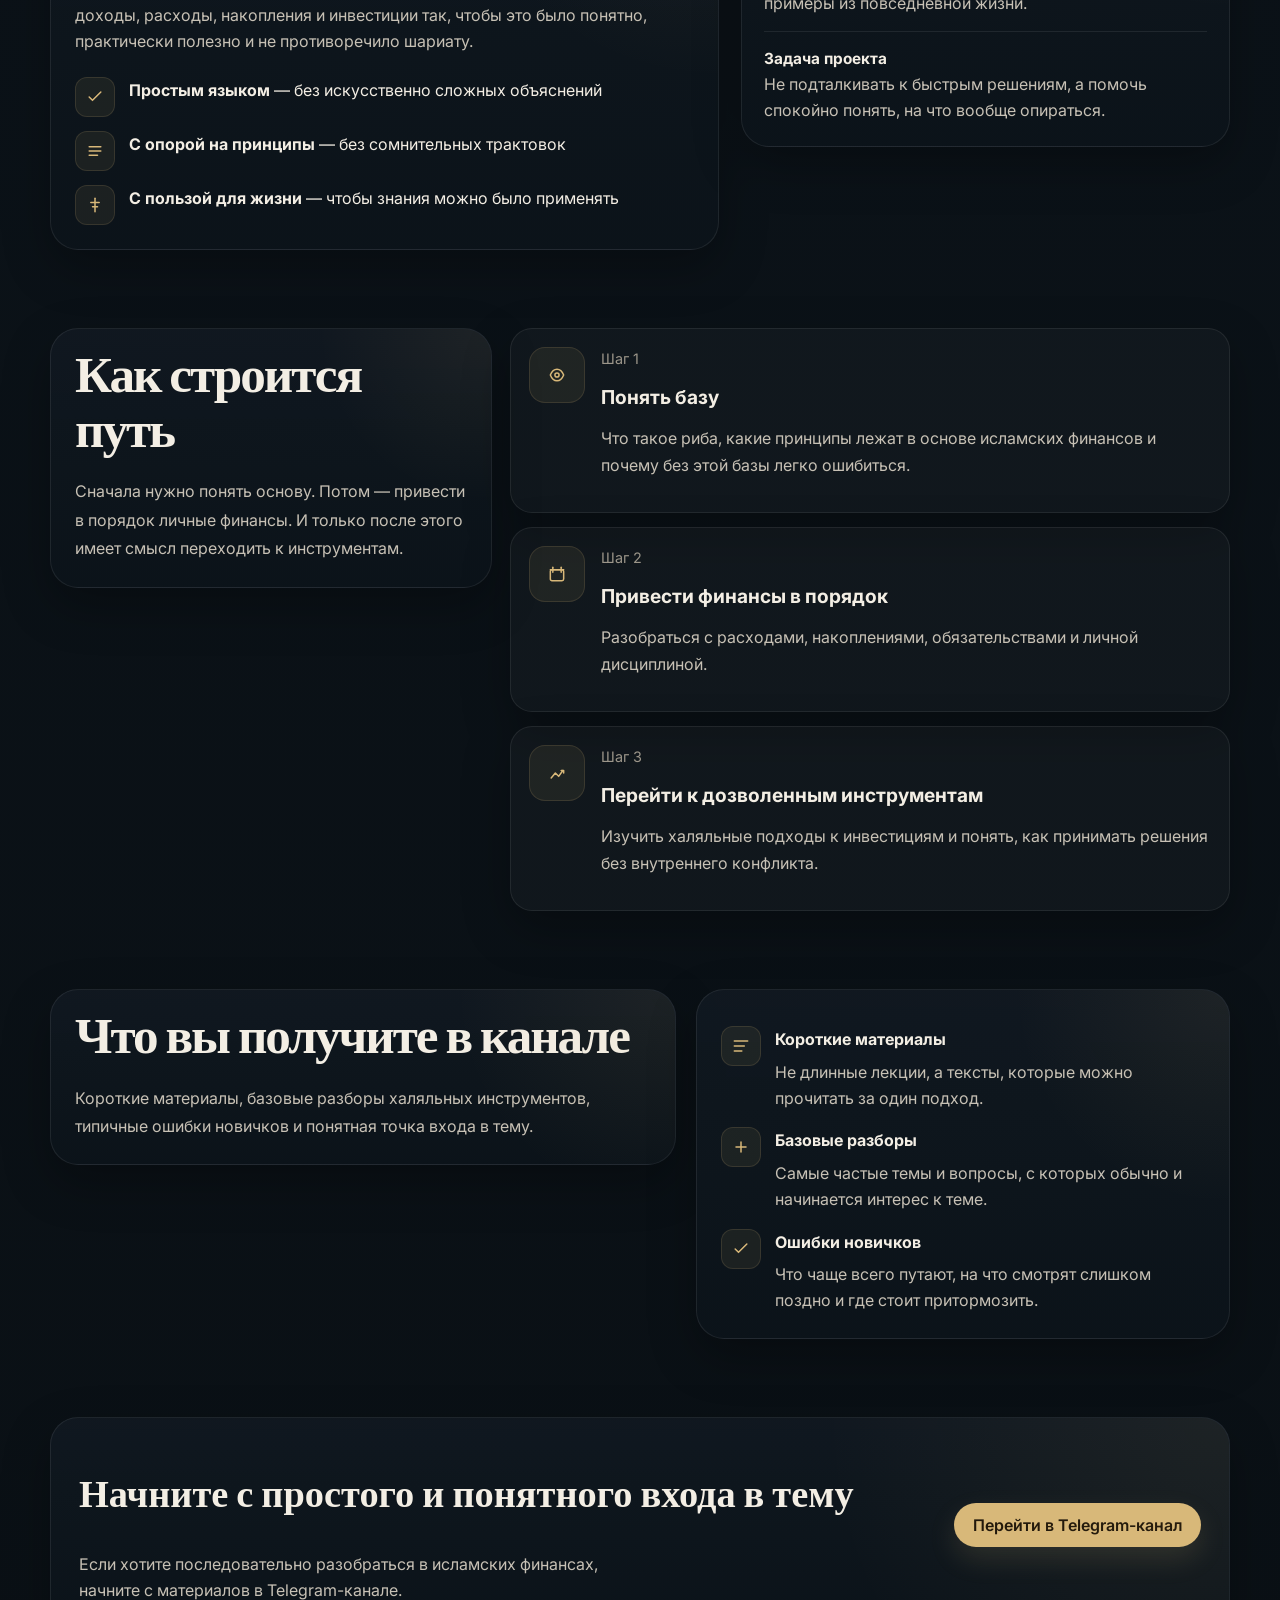
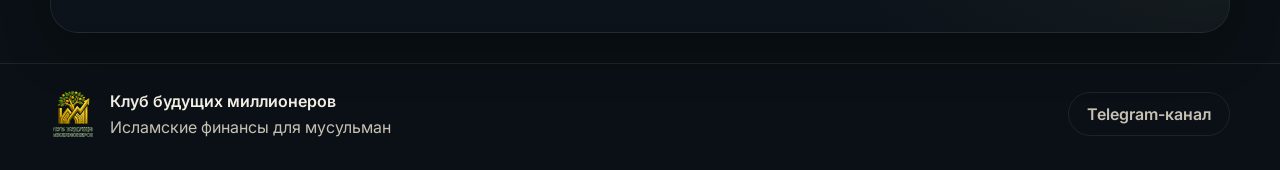
==== commit a14820a8: "Add files via upload" ====
--- a/index.html
+++ b/index.html
@@ -4,7 +4,7 @@
   <meta charset="UTF-8">
   <meta name="viewport" content="width=device-width, initial-scale=1.0">
   <title>Клуб будущих миллионеров — исламские финансы для мусульман</title>
-  <meta name="description" content="Образовательный проект по исламским финансам для мусульман: базовые материалы, FAQ и Telegram-канал.">
+  <meta name="description" content="Исламские финансы для мусульман: базовые материалы, FAQ и Telegram-канал.">
   <meta property="og:title" content="Клуб будущих миллионеров">
   <meta property="og:description" content="Исламские финансы для мусульман: понятная база, материалы и Telegram-канал.">
   <meta property="og:image" content="logo.png">
@@ -23,7 +23,7 @@
           <img class="brand__logo" src="logo.png" alt="Логотип Клуба будущих миллионеров">
           <div class="brand__copy">
             <div class="brand__title">Клуб будущих миллионеров</div>
-            <div class="brand__subtitle">Образовательный проект по исламским финансам</div>
+            <div class="brand__subtitle">Исламские финансы</div>
           </div>
         </a>
         <nav class="nav__menu" aria-label="Основная навигация">
@@ -35,7 +35,7 @@
         </nav>
         <div class="nav__actions">
           <a class="btn btn--primary" data-telegram-link target="_blank" rel="noopener">Войти в Telegram-канал</a>
-          <button class="nav-toggle" type="button" aria-label="Открыть меню">☰</button>
+          <button class="nav-toggle" type="button" aria-label="Открыть меню" aria-expanded="false"><svg viewBox="0 0 24 24" aria-hidden="true"><path d="M5 7h14"></path><path d="M5 12h14"></path><path d="M5 17h14"></path></svg></button>
         </div>
       </div>
     </div>
@@ -46,8 +46,8 @@
       <div class="container hero__grid">
         <div class="hero__copy reveal">
           <span class="eyebrow">Исламские финансы для мусульман</span>
-          <h1>Разбирайтесь в деньгах <span class="accent">по шариату</span> — спокойно, ясно и без сомнительных схем</h1>
-          <p class="hero__lead">Объясняем основы халяльных финансов простым языком: как относиться к доходам, накоплениям и инвестициям так, чтобы это не противоречило исламским принципам.</p>
+          <h1><span class="line">Разбирайтесь в деньгах</span><span class="line"><span class="accent">по шариату</span> —</span><span class="line">спокойно, ясно и без сомнительных схем</span></h1>
+          <p class="hero__lead">Объясняем основы халяльных финансов простым языком: как смотреть на доходы, накопления и инвестиции так, чтобы это не расходилось с исламскими принципами.</p>
           <div class="hero__actions">
             <a class="btn btn--primary" data-telegram-link target="_blank" rel="noopener">Войти в Telegram-канал</a>
             <a class="btn btn--secondary" href="materials.html">Посмотреть материалы</a>
@@ -129,11 +129,11 @@
               <span><strong>Простым языком</strong> — без искусственно сложных объяснений</span>
             </li>
             <li>
-              <span class="icon-line" aria-hidden="true"><svg viewBox="0 0 24 24"><path d="M12 3v18"></path><path d="M7 8h10"></path><path d="M5 16h14"></path></svg></span>
+              <span class="icon-line" aria-hidden="true"><svg viewBox="0 0 24 24"><path d="M5 7h14"></path><path d="M5 12h14"></path><path d="M5 17h10"></path></svg></span>
               <span><strong>С опорой на принципы</strong> — без сомнительных трактовок</span>
             </li>
             <li>
-              <span class="icon-line" aria-hidden="true"><svg viewBox="0 0 24 24"><path d="M5 12h14"></path><path d="M12 5v14"></path></svg></span>
+              <span class="icon-line" aria-hidden="true"><svg viewBox="0 0 24 24"><path d="M12 4v16"></path><path d="M7 9h10"></path><path d="M9 14h6"></path></svg></span>
               <span><strong>С пользой для жизни</strong> — чтобы знания можно было применять</span>
             </li>
           </ul>
@@ -238,7 +238,7 @@
         <img src="logo.png" alt="Логотип клуба">
         <div>
           <div class="footer__name">Клуб будущих миллионеров</div>
-          <div class="footer__note">Образовательный проект по исламским финансам для мусульман</div>
+          <div class="footer__note">Исламские финансы для мусульман</div>
         </div>
       </div>
       <a class="btn btn--quiet" data-telegram-link target="_blank" rel="noopener">Telegram-канал</a>
--- a/style.css
+++ b/style.css
@@ -24,7 +24,7 @@
   --space-32: 32px;
   --space-48: 48px;
   --space-64: 64px;
-  --nav-h: 82px;
+  --nav-h: 72px;
 }
 
 * { box-sizing: border-box; }
@@ -76,10 +76,10 @@
   min-width: 0;
 }
 .brand__logo {
-  width: 58px;
-  height: 58px;
+  width: 50px;
+  height: 50px;
   object-fit: contain;
-  filter: drop-shadow(0 8px 16px rgba(0,0,0,.28));
+  filter: drop-shadow(0 6px 12px rgba(0,0,0,.22));
 }
 .brand__copy { min-width: 0; }
 .brand__title {
@@ -125,8 +125,8 @@
   align-items: center;
   justify-content: center;
   gap: 10px;
-  min-height: 48px;
-  padding: 0 20px;
+  min-height: 44px;
+  padding: 0 18px;
   border-radius: 999px;
   border: 1px solid transparent;
   transition: transform .2s ease, box-shadow .2s ease, border-color .2s ease, background .2s ease;
@@ -150,11 +150,11 @@
 }
 .btn--full { width: 100%; }
 
-.hero { padding: 34px 0 26px; }
+.hero { padding: 24px 0 18px; }
 .hero__grid {
   display: grid;
   grid-template-columns: minmax(0, 1.12fr) minmax(300px, .72fr);
-  gap: 22px;
+  gap: 18px;
   align-items: stretch;
 }
 .hero__copy,
@@ -206,7 +206,7 @@
   pointer-events: none;
   background: radial-gradient(circle at top right, rgba(216,184,121,.07), transparent 34%);
 }
-.hero__copy { padding: var(--space-32); }
+.hero__copy { padding: 26px; }
 .eyebrow {
   display: inline-flex;
   align-items: center;
@@ -238,14 +238,16 @@
   letter-spacing: -.04em;
 }
 .hero h1 {
-  margin-top: 18px;
-  font-size: clamp(2.7rem, 5.6vw, 4.9rem);
-  line-height: 1.03;
-  max-width: 12ch;
+  margin-top: 14px;
+  font-size: clamp(2.55rem, 5vw, 4.5rem);
+  line-height: 0.98;
+  max-width: 11ch;
 }
 .hero h1 .accent,
 .page-hero h1 .accent,
 .section-title .accent { color: var(--accent); font-style: italic; }
+.hero h1 .line { display: block; }
+
 .hero__lead,
 .page-hero p,
 .section-subtitle,
@@ -260,21 +262,21 @@
   color: var(--text-soft);
 }
 .hero__lead {
-  margin: 18px 0 0;
-  max-width: 60ch;
-  font-size: 1.05rem;
-  line-height: 1.78;
+  margin: 14px 0 0;
+  max-width: 49ch;
+  font-size: 1rem;
+  line-height: 1.64;
 }
 .hero__actions {
   display: flex;
-  gap: 14px;
+  gap: 10px;
   flex-wrap: wrap;
-  margin-top: 28px;
+  margin-top: 20px;
 }
 .hero__aside {
-  padding: 20px;
-  display: grid;
-  gap: 14px;
+  padding: 16px;
+  display: grid;
+  gap: 12px;
   align-content: start;
 }
 .snapshot {
@@ -342,8 +344,8 @@
   margin-bottom: 6px;
 }
 
-.section { padding: 56px 0; }
-.section--tight { padding: 38px 0; }
+.section { padding: 48px 0; }
+.section--tight { padding: 30px 0; }
 .section-head {
   max-width: 730px;
   margin-bottom: 26px;
@@ -691,3 +693,332 @@
   .step__icon { width: 48px; height: 48px; border-radius: 14px; }
   .footer__row { align-items: flex-start; }
 }
+
+
+.hero h1,
+.page-hero h1,
+.section-title {
+  text-wrap: balance;
+}
+
+@media (max-width: 980px) {
+  .site-header { backdrop-filter: blur(14px); }
+  .nav {
+    grid-template-columns: minmax(0,1fr) auto;
+    min-height: 72px;
+    gap: 14px;
+    padding: 10px 0;
+  }
+  .brand { gap: 12px; }
+  .brand__logo {
+    width: 48px;
+    height: 48px;
+    flex: 0 0 48px;
+    border-radius: 10px;
+  }
+  .brand__title {
+    font-size: 0.98rem;
+    line-height: .92;
+    max-width: 11ch;
+  }
+  .brand__subtitle {
+    margin-top: 4px;
+    font-size: .78rem;
+    line-height: 1.25;
+    max-width: 22ch;
+  }
+  .nav__menu {
+    gap: 10px;
+    padding: 14px;
+    border: 1px solid var(--line);
+    border-radius: 18px;
+    background: rgba(10,15,20,.96);
+  }
+  .nav__menu a {
+    width: 100%;
+    padding: 10px 12px;
+    border-radius: 12px;
+    background: rgba(255,255,255,.02);
+  }
+  .nav-toggle {
+    width: 46px;
+    height: 46px;
+    border-radius: 14px;
+    color: var(--text);
+  }
+  .nav-toggle svg {
+    width: 18px;
+    height: 18px;
+    stroke: currentColor;
+    fill: none;
+    stroke-width: 1.9;
+    stroke-linecap: round;
+  }
+  .hero__grid { gap: 16px; }
+  .hero__copy { padding: 24px; }
+  .hero h1 {
+    margin-top: 14px;
+    max-width: 9ch;
+    font-size: clamp(2.6rem, 8.6vw, 4rem);
+    line-height: .98;
+  }
+  .hero__lead {
+    font-size: 1rem;
+    line-height: 1.62;
+    max-width: 32ch;
+  }
+  .hero__actions { margin-top: 22px; }
+  .hero__aside { padding: 14px; }
+  .snapshot {
+    gap: 12px;
+    padding: 14px;
+  }
+  .snapshot__row {
+    grid-template-columns: 56px 1fr;
+    gap: 12px;
+  }
+  .snapshot__logo {
+    width: 56px;
+    height: 56px;
+  }
+  .snapshot__title { font-size: 1.08rem; }
+  .snapshot__text { margin: 6px 0 0; font-size: .95rem; line-height: 1.55; }
+  .snapshot__list {
+    grid-template-columns: 1fr;
+    gap: 10px;
+  }
+  .snapshot__list li {
+    gap: 10px;
+    font-size: .94rem;
+  }
+  .section { padding: 38px 0; }
+  .section--tight { padding: 26px 0; }
+  .section-head { margin-bottom: 18px; }
+  .section-title { font-size: clamp(1.8rem, 6vw, 2.6rem); }
+  .section-subtitle { margin-top: 10px; line-height: 1.62; }
+  .page-hero {
+    margin: 14px 0 6px;
+    padding: 20px;
+  }
+  .page-hero h1 {
+    max-width: 100%;
+    font-size: clamp(2rem, 7.5vw, 3.1rem);
+    line-height: 1;
+  }
+  .page-hero p { line-height: 1.58; }
+  .copy-block, .rail, .channel__box, .card, .step, .material-stack__item, .editorial-item, .faq-item, .path-intro, .cta-band {
+    padding: 18px;
+  }
+  .card h3, .editorial-item h3, .material-stack__item h3, .step h3 {
+    margin: 12px 0 8px;
+    font-size: 1.08rem;
+  }
+  .cta-band {
+    gap: 14px;
+    align-items: stretch;
+  }
+  .cta-band h2 { font-size: clamp(1.7rem, 5vw, 2.2rem); }
+  .faq-question {
+    padding: 16px 18px;
+    gap: 12px;
+    font-size: 1rem;
+  }
+  .faq-answer { padding: 0 18px 16px; }
+}
+
+@media (max-width: 720px) {
+  .container { width: min(var(--container), calc(100% - 18px)); }
+  .site-header {
+    background: rgba(8, 13, 18, 0.96);
+    border-bottom-color: rgba(255,255,255,.04);
+  }
+  .nav {
+    min-height: 68px;
+    gap: 8px;
+    padding: 6px 0;
+  }
+  .brand {
+    min-width: 0;
+    gap: 8px;
+  }
+  .brand__logo {
+    width: 36px;
+    height: 36px;
+    flex-basis: 36px;
+  }
+  .brand__title {
+    font-size: .88rem;
+    line-height: .95;
+    max-width: 11ch;
+  }
+  .brand__subtitle {
+    display: none;
+  }
+  .nav-toggle {
+    width: 40px;
+    height: 40px;
+    border-radius: 12px;
+  }
+  .nav__menu {
+    gap: 6px;
+    padding: 10px;
+    margin-top: 4px;
+    border-radius: 14px;
+  }
+  .nav__menu a {
+    padding: 8px 10px;
+    font-size: .93rem;
+  }
+  .hero { padding: 10px 0 10px; }
+  .hero__grid { gap: 10px; }
+  .hero__copy {
+    padding: 16px 14px;
+    border-radius: 22px;
+  }
+  .eyebrow {
+    min-height: 28px;
+    padding: 0 10px;
+    font-size: .64rem;
+    letter-spacing: .04em;
+  }
+  .hero h1 {
+    margin-top: 10px;
+    max-width: none;
+    font-size: clamp(1.9rem, 10.2vw, 2.7rem);
+    line-height: .96;
+    letter-spacing: -.045em;
+  }
+  .hero__lead {
+    margin-top: 12px;
+    font-size: .92rem;
+    line-height: 1.5;
+    max-width: 24ch;
+  }
+  .hero__actions {
+    margin-top: 16px;
+    gap: 8px;
+    display: grid;
+    grid-template-columns: 1fr 1fr;
+  }
+  .btn {
+    min-height: 42px;
+    padding: 0 14px;
+    font-size: .92rem;
+  }
+  .hero__aside {
+    display: none;
+  }
+  .section { padding: 28px 0; }
+  .section--tight { padding: 20px 0; }
+  .section-title {
+    font-size: clamp(1.72rem, 9vw, 2.28rem);
+    line-height: 1;
+  }
+  .section-subtitle,
+  .copy-block p,
+  .card p,
+  .step p,
+  .faq-answer p,
+  .channel__item span,
+  .material-stack__item p,
+  .editorial-item p,
+  .page-hero p {
+    font-size: .95rem;
+    line-height: 1.56;
+  }
+  .copy-block,
+  .rail,
+  .panel,
+  .card,
+  .editorial-item,
+  .faq-item,
+  .cta-band,
+  .channel__box,
+  .step,
+  .side-note,
+  .material-stack__item,
+  .path-intro,
+  .page-hero {
+    padding: 16px;
+    border-radius: 20px;
+  }
+  .page-hero {
+    margin-top: 8px;
+  }
+  .page-hero__crumbs {
+    font-size: .82rem;
+  }
+  .point-list,
+  .steps,
+  .inside-feature,
+  .inside-stack,
+  .channel__items,
+  .faq-list,
+  .editorial-grid,
+  .material-stack { gap: 12px; }
+  .point-list li,
+  .channel__item,
+  .material-stack__item,
+  .step {
+    gap: 12px;
+  }
+  .point-list li,
+  .channel__item { grid-template-columns: 36px 1fr; }
+  .step { grid-template-columns: 44px 1fr; }
+  .card__icon,
+  .editorial-item__icon,
+  .step__icon,
+  .material-stack__item .icon-line,
+  .channel__item .icon-line,
+  .point-list .icon-line {
+    width: 36px;
+    height: 36px;
+    border-radius: 11px;
+  }
+  .step__icon {
+    width: 44px;
+    height: 44px;
+    border-radius: 13px;
+  }
+  .card h3,
+  .editorial-item h3,
+  .material-stack__item h3,
+  .step h3 {
+    font-size: 1.02rem;
+    line-height: 1.22;
+  }
+  .footer {
+    padding: 18px 0 24px;
+  }
+  .footer__brand {
+    gap: 10px;
+  }
+  .footer__brand img {
+    width: 40px;
+    height: 40px;
+  }
+}
+
+@media (max-width: 420px) {
+  .hero__actions { grid-template-columns: 1fr; }
+  .brand__title {
+    max-width: 10ch;
+    font-size: .84rem;
+  }
+  .hero h1 {
+    font-size: clamp(2rem, 12vw, 2.8rem);
+    max-width: none;
+  }
+  .hero__lead,
+  .section-subtitle,
+  .copy-block p,
+  .card p,
+  .step p,
+  .faq-answer p,
+  .channel__item span,
+  .material-stack__item p,
+  .editorial-item p,
+  .page-hero p {
+    font-size: .92rem;
+  }
+}
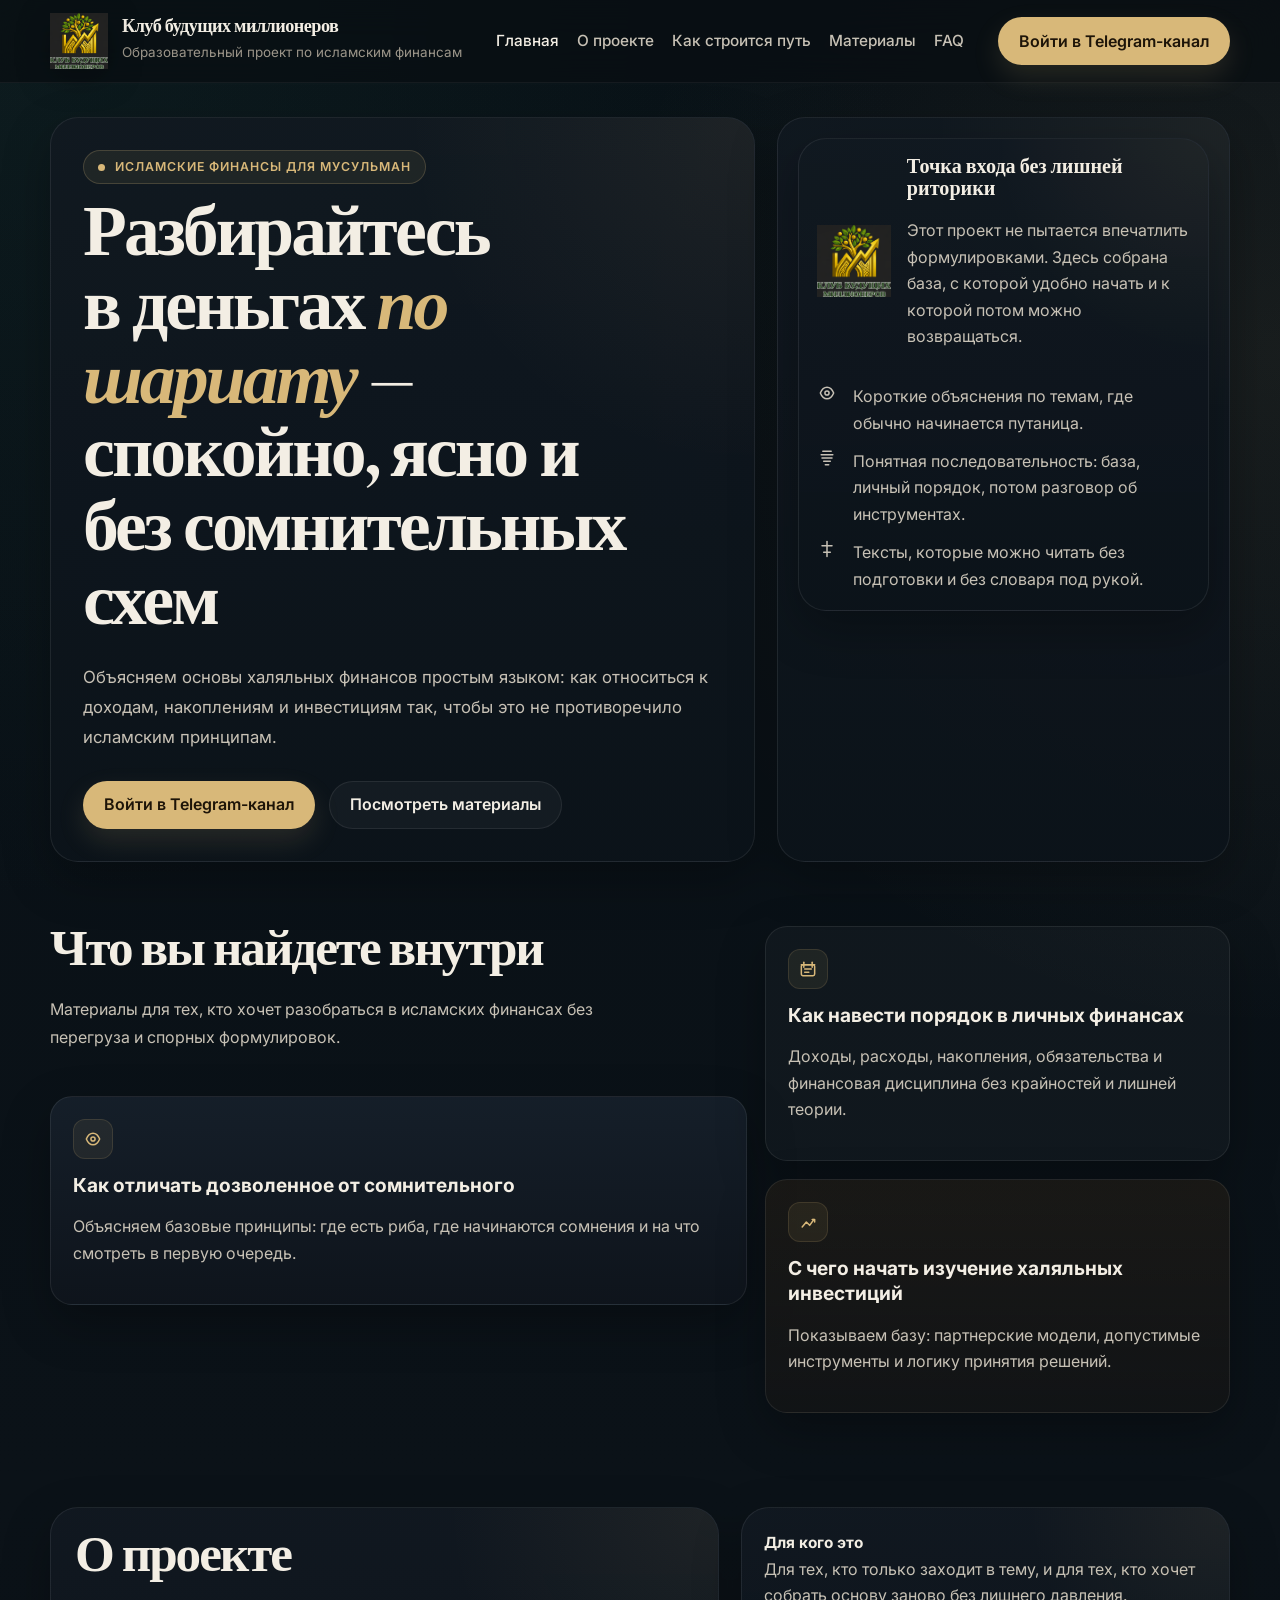
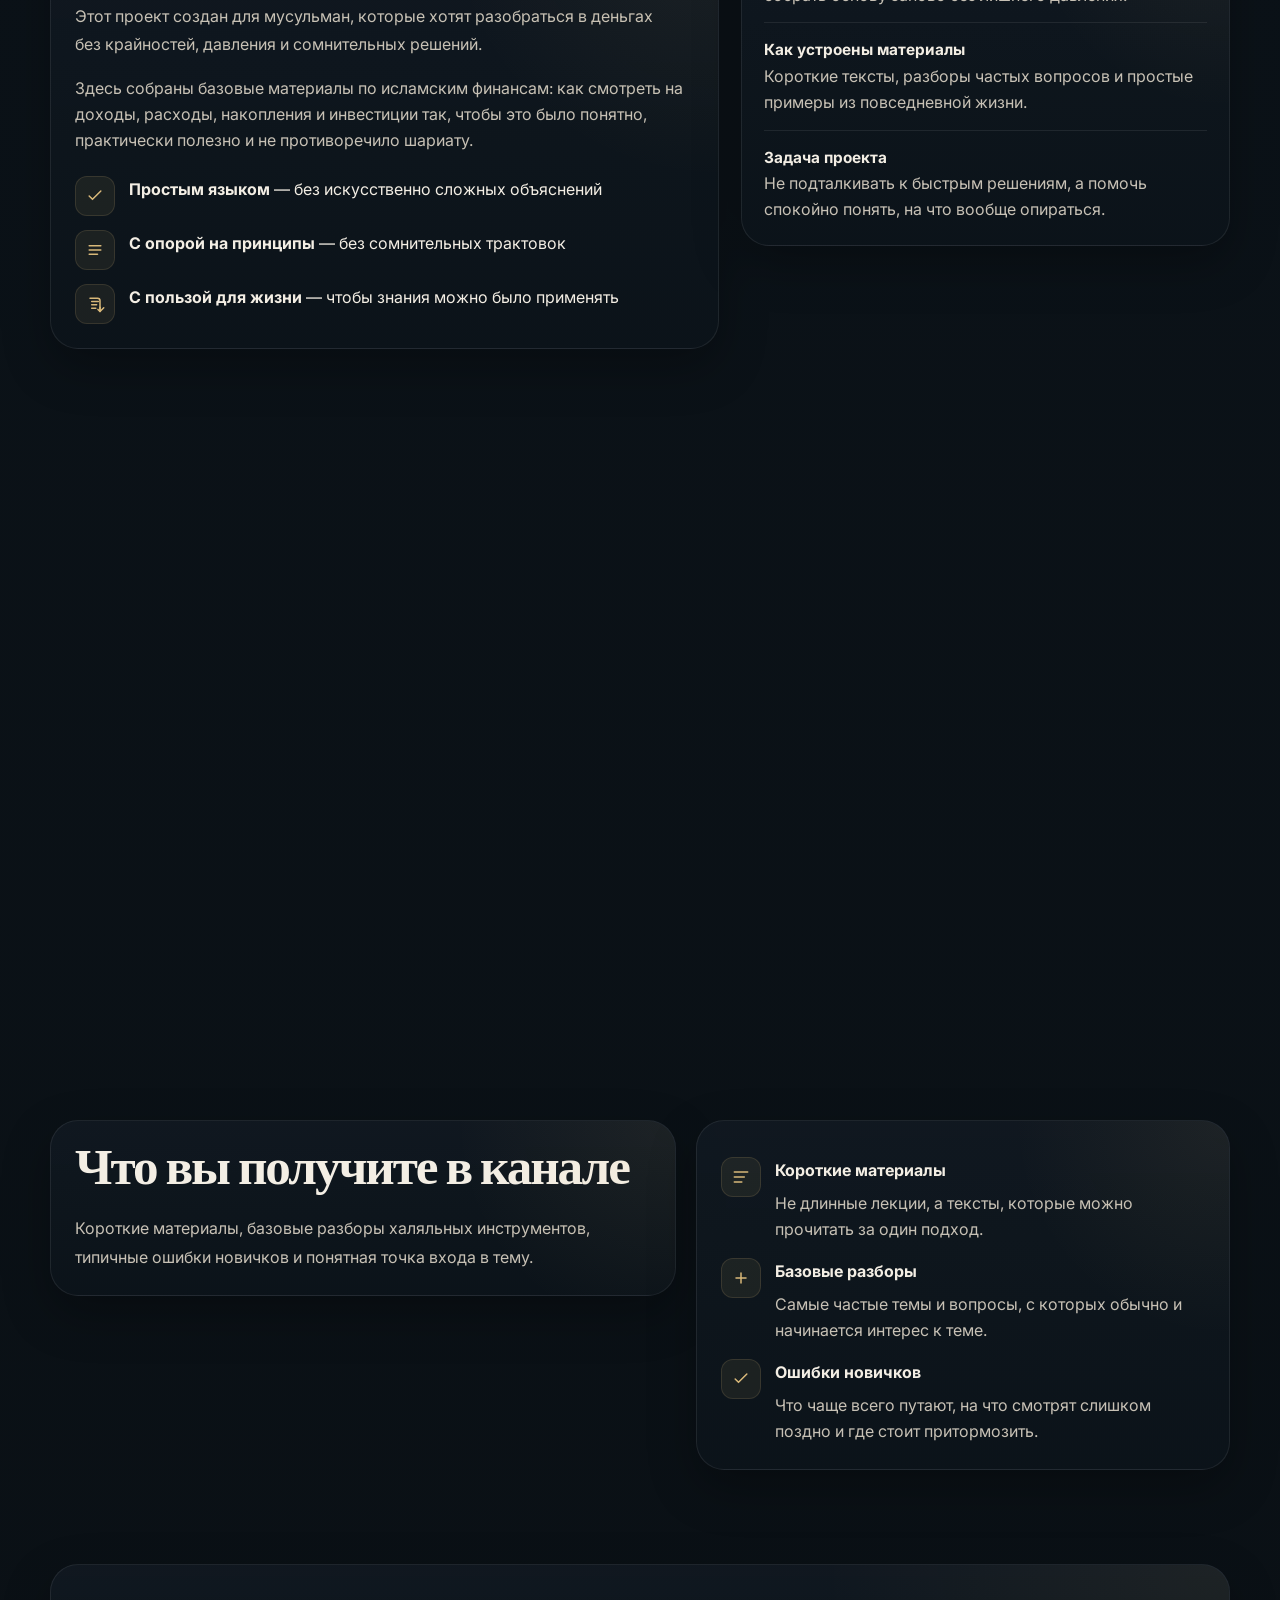
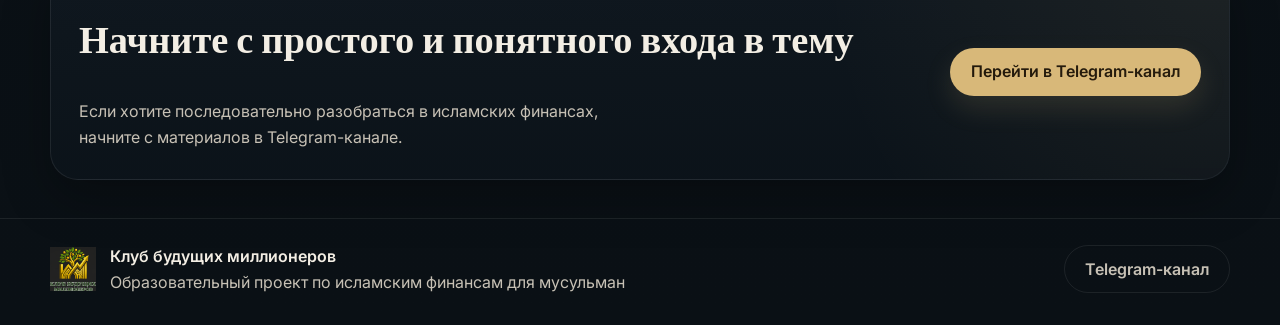
==== commit 9138bf84: "Add files via upload" ====
--- a/index.html
+++ b/index.html
@@ -4,7 +4,7 @@
   <meta charset="UTF-8">
   <meta name="viewport" content="width=device-width, initial-scale=1.0">
   <title>Клуб будущих миллионеров — исламские финансы для мусульман</title>
-  <meta name="description" content="Исламские финансы для мусульман: базовые материалы, FAQ и Telegram-канал.">
+  <meta name="description" content="Образовательный проект по исламским финансам для мусульман: базовые материалы, FAQ и Telegram-канал.">
   <meta property="og:title" content="Клуб будущих миллионеров">
   <meta property="og:description" content="Исламские финансы для мусульман: понятная база, материалы и Telegram-канал.">
   <meta property="og:image" content="logo.png">
@@ -23,7 +23,7 @@
           <img class="brand__logo" src="logo.png" alt="Логотип Клуба будущих миллионеров">
           <div class="brand__copy">
             <div class="brand__title">Клуб будущих миллионеров</div>
-            <div class="brand__subtitle">Исламские финансы</div>
+            <div class="brand__subtitle">Образовательный проект по исламским финансам</div>
           </div>
         </a>
         <nav class="nav__menu" aria-label="Основная навигация">
@@ -46,8 +46,8 @@
       <div class="container hero__grid">
         <div class="hero__copy reveal">
           <span class="eyebrow">Исламские финансы для мусульман</span>
-          <h1><span class="line">Разбирайтесь в деньгах</span><span class="line"><span class="accent">по шариату</span> —</span><span class="line">спокойно, ясно и без сомнительных схем</span></h1>
-          <p class="hero__lead">Объясняем основы халяльных финансов простым языком: как смотреть на доходы, накопления и инвестиции так, чтобы это не расходилось с исламскими принципами.</p>
+          <h1>Разбирайтесь в деньгах <span class="accent">по шариату</span> — спокойно, ясно и без сомнительных схем</h1>
+          <p class="hero__lead">Объясняем основы халяльных финансов простым языком: как относиться к доходам, накоплениям и инвестициям так, чтобы это не противоречило исламским принципам.</p>
           <div class="hero__actions">
             <a class="btn btn--primary" data-telegram-link target="_blank" rel="noopener">Войти в Telegram-канал</a>
             <a class="btn btn--secondary" href="materials.html">Посмотреть материалы</a>
@@ -133,7 +133,7 @@
               <span><strong>С опорой на принципы</strong> — без сомнительных трактовок</span>
             </li>
             <li>
-              <span class="icon-line" aria-hidden="true"><svg viewBox="0 0 24 24"><path d="M12 4v16"></path><path d="M7 9h10"></path><path d="M9 14h6"></path></svg></span>
+              <span class="icon-line" aria-hidden="true"><svg viewBox="0 0 24 24"><path d="M6 5h9a3 3 0 0 1 3 3v11"></path><path d="M8 9h8"></path><path d="M8 13h6"></path><path d="M8 17h5"></path><path d="M18 16v5"></path><path d="M15.5 18.5 18 21l4.5-4.5"></path></svg></span>
               <span><strong>С пользой для жизни</strong> — чтобы знания можно было применять</span>
             </li>
           </ul>
@@ -238,7 +238,7 @@
         <img src="logo.png" alt="Логотип клуба">
         <div>
           <div class="footer__name">Клуб будущих миллионеров</div>
-          <div class="footer__note">Исламские финансы для мусульман</div>
+          <div class="footer__note">Образовательный проект по исламским финансам для мусульман</div>
         </div>
       </div>
       <a class="btn btn--quiet" data-telegram-link target="_blank" rel="noopener">Telegram-канал</a>
--- a/style.css
+++ b/style.css
@@ -24,7 +24,7 @@
   --space-32: 32px;
   --space-48: 48px;
   --space-64: 64px;
-  --nav-h: 72px;
+  --nav-h: 82px;
 }
 
 * { box-sizing: border-box; }
@@ -76,10 +76,10 @@
   min-width: 0;
 }
 .brand__logo {
-  width: 50px;
-  height: 50px;
+  width: 58px;
+  height: 58px;
   object-fit: contain;
-  filter: drop-shadow(0 6px 12px rgba(0,0,0,.22));
+  filter: drop-shadow(0 8px 16px rgba(0,0,0,.28));
 }
 .brand__copy { min-width: 0; }
 .brand__title {
@@ -125,8 +125,8 @@
   align-items: center;
   justify-content: center;
   gap: 10px;
-  min-height: 44px;
-  padding: 0 18px;
+  min-height: 48px;
+  padding: 0 20px;
   border-radius: 999px;
   border: 1px solid transparent;
   transition: transform .2s ease, box-shadow .2s ease, border-color .2s ease, background .2s ease;
@@ -150,11 +150,11 @@
 }
 .btn--full { width: 100%; }
 
-.hero { padding: 24px 0 18px; }
+.hero { padding: 34px 0 26px; }
 .hero__grid {
   display: grid;
   grid-template-columns: minmax(0, 1.12fr) minmax(300px, .72fr);
-  gap: 18px;
+  gap: 22px;
   align-items: stretch;
 }
 .hero__copy,
@@ -206,7 +206,7 @@
   pointer-events: none;
   background: radial-gradient(circle at top right, rgba(216,184,121,.07), transparent 34%);
 }
-.hero__copy { padding: 26px; }
+.hero__copy { padding: var(--space-32); }
 .eyebrow {
   display: inline-flex;
   align-items: center;
@@ -238,16 +238,14 @@
   letter-spacing: -.04em;
 }
 .hero h1 {
-  margin-top: 14px;
-  font-size: clamp(2.55rem, 5vw, 4.5rem);
-  line-height: 0.98;
-  max-width: 11ch;
+  margin-top: 18px;
+  font-size: clamp(2.7rem, 5.6vw, 4.9rem);
+  line-height: 1.03;
+  max-width: 12ch;
 }
 .hero h1 .accent,
 .page-hero h1 .accent,
 .section-title .accent { color: var(--accent); font-style: italic; }
-.hero h1 .line { display: block; }
-
 .hero__lead,
 .page-hero p,
 .section-subtitle,
@@ -262,21 +260,21 @@
   color: var(--text-soft);
 }
 .hero__lead {
-  margin: 14px 0 0;
-  max-width: 49ch;
-  font-size: 1rem;
-  line-height: 1.64;
+  margin: 18px 0 0;
+  max-width: 60ch;
+  font-size: 1.05rem;
+  line-height: 1.78;
 }
 .hero__actions {
   display: flex;
-  gap: 10px;
+  gap: 14px;
   flex-wrap: wrap;
-  margin-top: 20px;
+  margin-top: 28px;
 }
 .hero__aside {
-  padding: 16px;
-  display: grid;
-  gap: 12px;
+  padding: 20px;
+  display: grid;
+  gap: 14px;
   align-content: start;
 }
 .snapshot {
@@ -344,8 +342,8 @@
   margin-bottom: 6px;
 }
 
-.section { padding: 48px 0; }
-.section--tight { padding: 30px 0; }
+.section { padding: 56px 0; }
+.section--tight { padding: 38px 0; }
 .section-head {
   max-width: 730px;
   margin-bottom: 26px;
@@ -827,85 +825,108 @@
 }
 
 @media (max-width: 720px) {
-  .container { width: min(var(--container), calc(100% - 18px)); }
+  .container { width: min(var(--container), calc(100% - 20px)); }
   .site-header {
-    background: rgba(8, 13, 18, 0.96);
+    background: rgba(8, 13, 18, 0.94);
     border-bottom-color: rgba(255,255,255,.04);
   }
   .nav {
-    min-height: 68px;
-    gap: 8px;
-    padding: 6px 0;
+    min-height: 64px;
+    gap: 10px;
+    padding: 8px 0;
   }
   .brand {
     min-width: 0;
+    gap: 10px;
+  }
+  .brand__logo {
+    width: 44px;
+    height: 44px;
+    flex-basis: 44px;
+  }
+  .brand__title {
+    font-size: .92rem;
+    max-width: 10ch;
+  }
+  .brand__subtitle {
+    font-size: .73rem;
+    line-height: 1.2;
+    max-width: 20ch;
+  }
+  .nav-toggle {
+    width: 42px;
+    height: 42px;
+    border-radius: 13px;
+  }
+  .nav__menu {
     gap: 8px;
-  }
-  .brand__logo {
-    width: 36px;
-    height: 36px;
-    flex-basis: 36px;
-  }
-  .brand__title {
-    font-size: .88rem;
+    padding: 12px;
+    margin-top: 4px;
+    border-radius: 16px;
+  }
+  .nav__menu a {
+    padding: 9px 10px;
+    font-size: .95rem;
+  }
+  .hero { padding: 14px 0 12px; }
+  .hero__grid { gap: 12px; }
+  .hero__copy {
+    padding: 18px 16px;
+    border-radius: 24px;
+  }
+  .eyebrow {
+    min-height: 30px;
+    padding: 0 12px;
+    font-size: .68rem;
+    letter-spacing: .05em;
+  }
+  .hero h1 {
+    margin-top: 12px;
+    max-width: 8ch;
+    font-size: clamp(2.15rem, 13vw, 3.15rem);
     line-height: .95;
-    max-width: 11ch;
-  }
-  .brand__subtitle {
-    display: none;
-  }
-  .nav-toggle {
-    width: 40px;
-    height: 40px;
-    border-radius: 12px;
-  }
-  .nav__menu {
-    gap: 6px;
-    padding: 10px;
-    margin-top: 4px;
-    border-radius: 14px;
-  }
-  .nav__menu a {
-    padding: 8px 10px;
-    font-size: .93rem;
-  }
-  .hero { padding: 10px 0 10px; }
-  .hero__grid { gap: 10px; }
-  .hero__copy {
-    padding: 16px 14px;
-    border-radius: 22px;
-  }
-  .eyebrow {
-    min-height: 28px;
-    padding: 0 10px;
-    font-size: .64rem;
-    letter-spacing: .04em;
-  }
-  .hero h1 {
-    margin-top: 10px;
-    max-width: none;
-    font-size: clamp(1.9rem, 10.2vw, 2.7rem);
-    line-height: .96;
-    letter-spacing: -.045em;
+    letter-spacing: -.05em;
   }
   .hero__lead {
-    margin-top: 12px;
+    margin-top: 14px;
+    font-size: .95rem;
+    line-height: 1.54;
+    max-width: 28ch;
+  }
+  .hero__actions {
+    margin-top: 18px;
+    gap: 8px;
+  }
+  .btn {
+    min-height: 44px;
+    padding: 0 18px;
+    font-size: .96rem;
+  }
+  .hero__aside,
+  .snapshot {
+    padding: 12px;
+    border-radius: 20px;
+  }
+  .snapshot {
+    gap: 10px;
+  }
+  .snapshot__row {
+    grid-template-columns: 48px 1fr;
+    gap: 10px;
+  }
+  .snapshot__logo {
+    width: 48px;
+    height: 48px;
+  }
+  .snapshot__title {
+    font-size: 1rem;
+    line-height: 1.05;
+  }
+  .snapshot__text {
     font-size: .92rem;
-    line-height: 1.5;
-    max-width: 24ch;
-  }
-  .hero__actions {
-    margin-top: 16px;
-    gap: 8px;
-    display: grid;
-    grid-template-columns: 1fr 1fr;
-  }
-  .btn {
-    min-height: 42px;
-    padding: 0 14px;
-    font-size: .92rem;
-  }
-  .hero__aside {
+    line-height: 1.48;
+  }
+  .snapshot__list {
     display: none;
   }
   .section { padding: 28px 0; }
@@ -1000,10 +1021,10 @@
 }
 
 @media (max-width: 420px) {
-  .hero__actions { grid-template-columns: 1fr; }
+  .brand__subtitle { display: none; }
   .brand__title {
-    max-width: 10ch;
-    font-size: .84rem;
+    max-width: 9ch;
+    font-size: .9rem;
   }
   .hero h1 {
     font-size: clamp(2rem, 12vw, 2.8rem);
